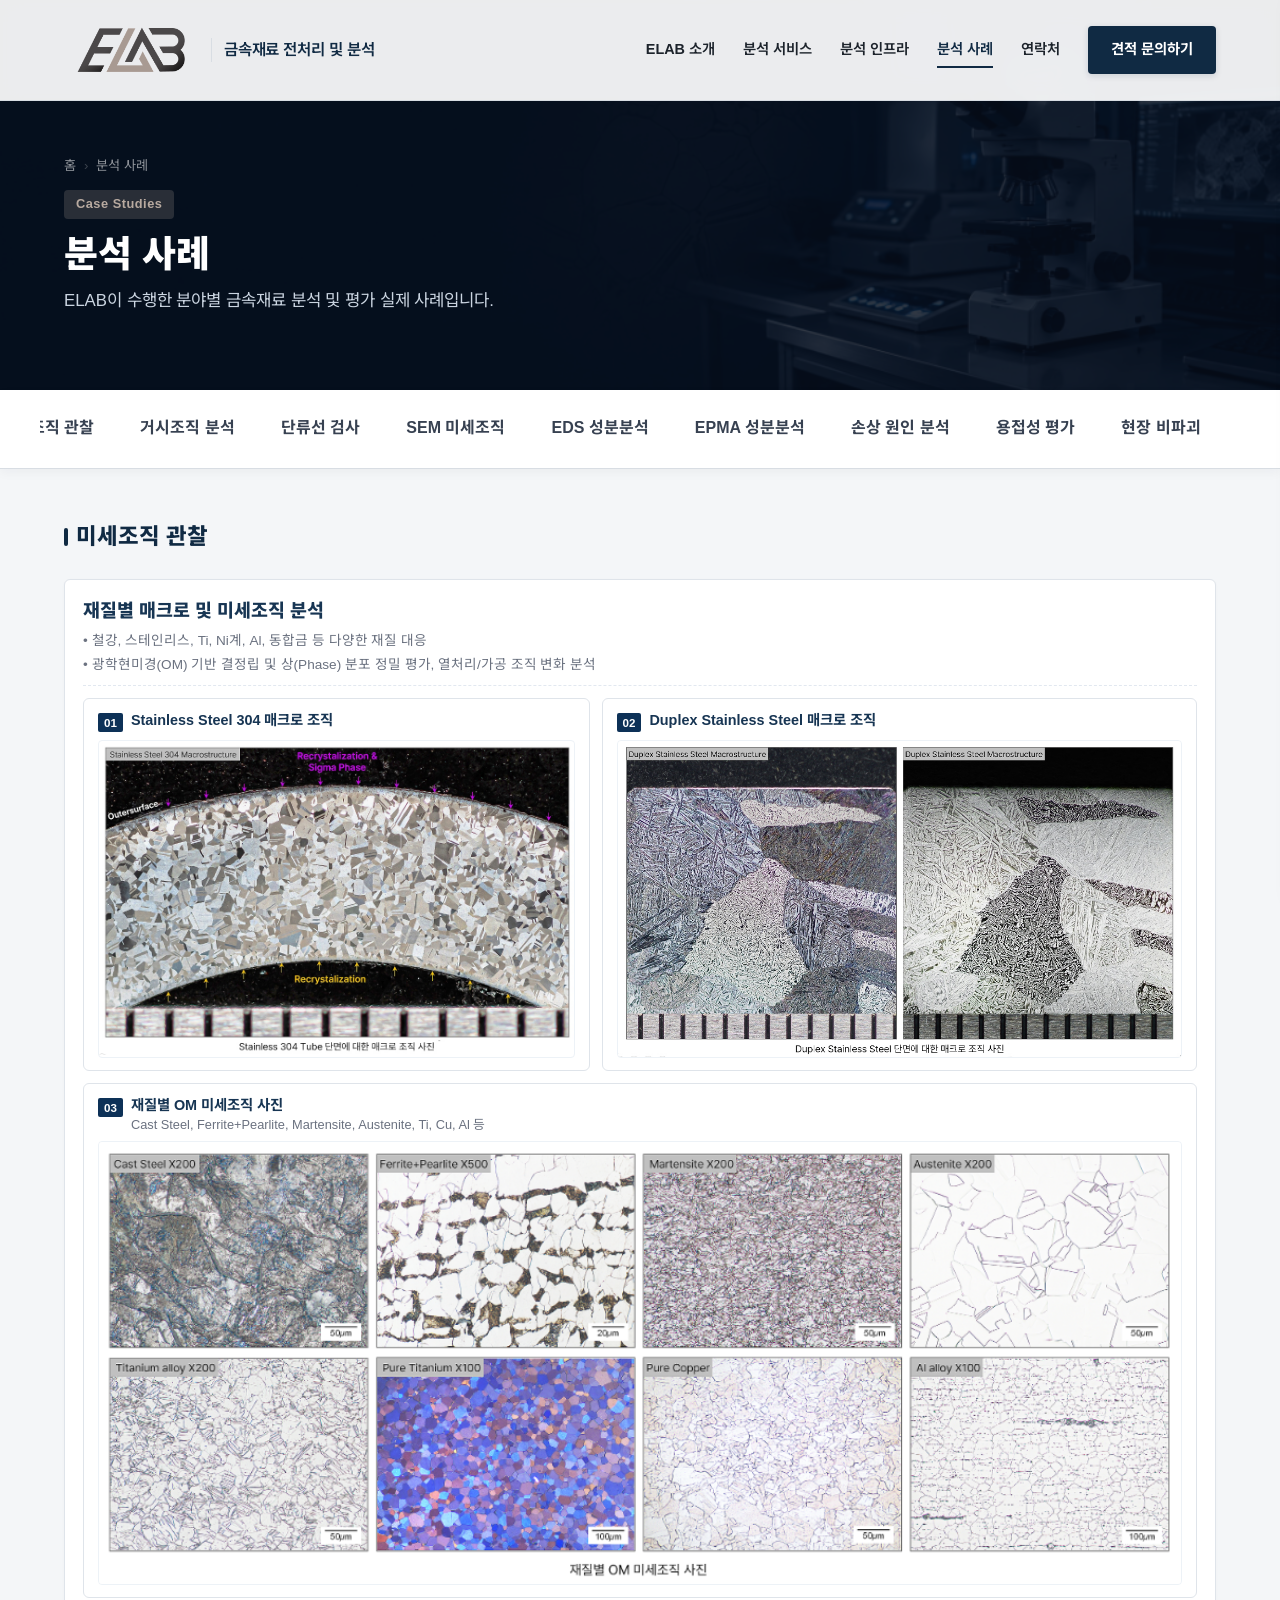
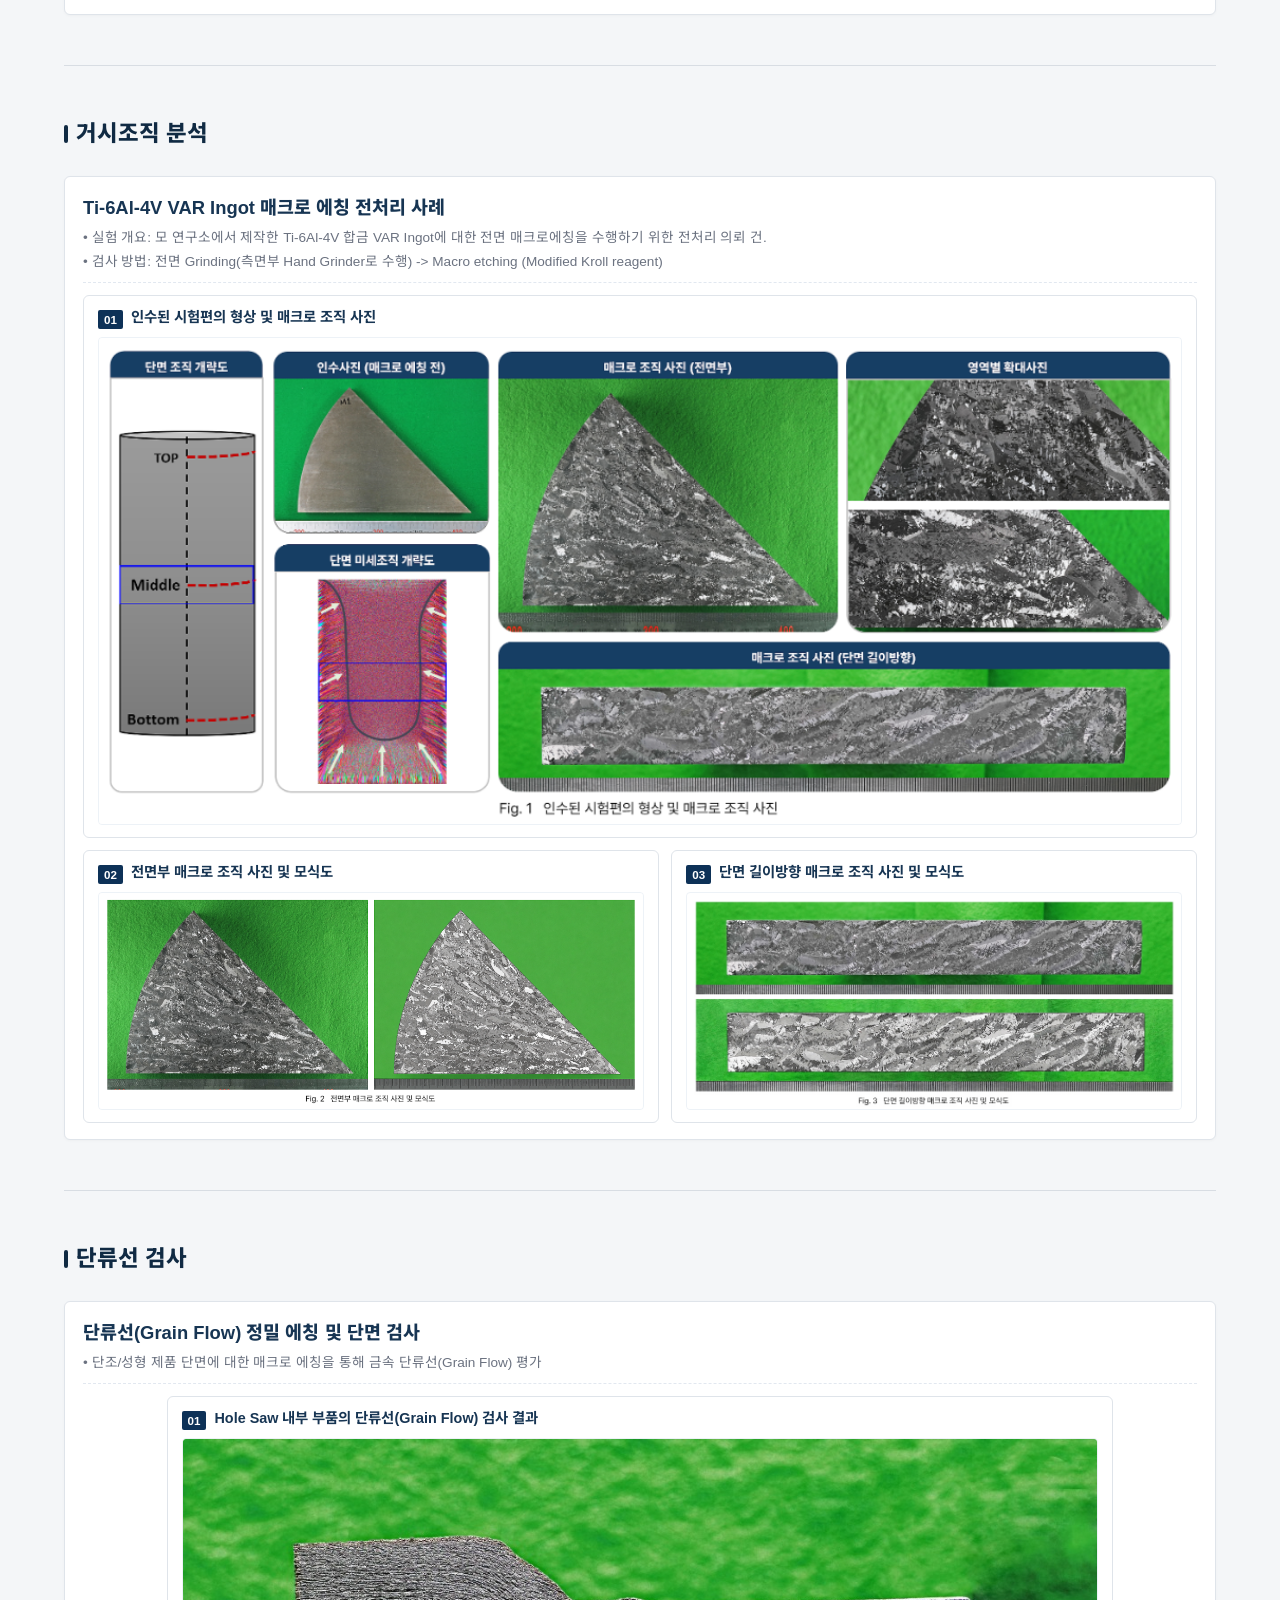
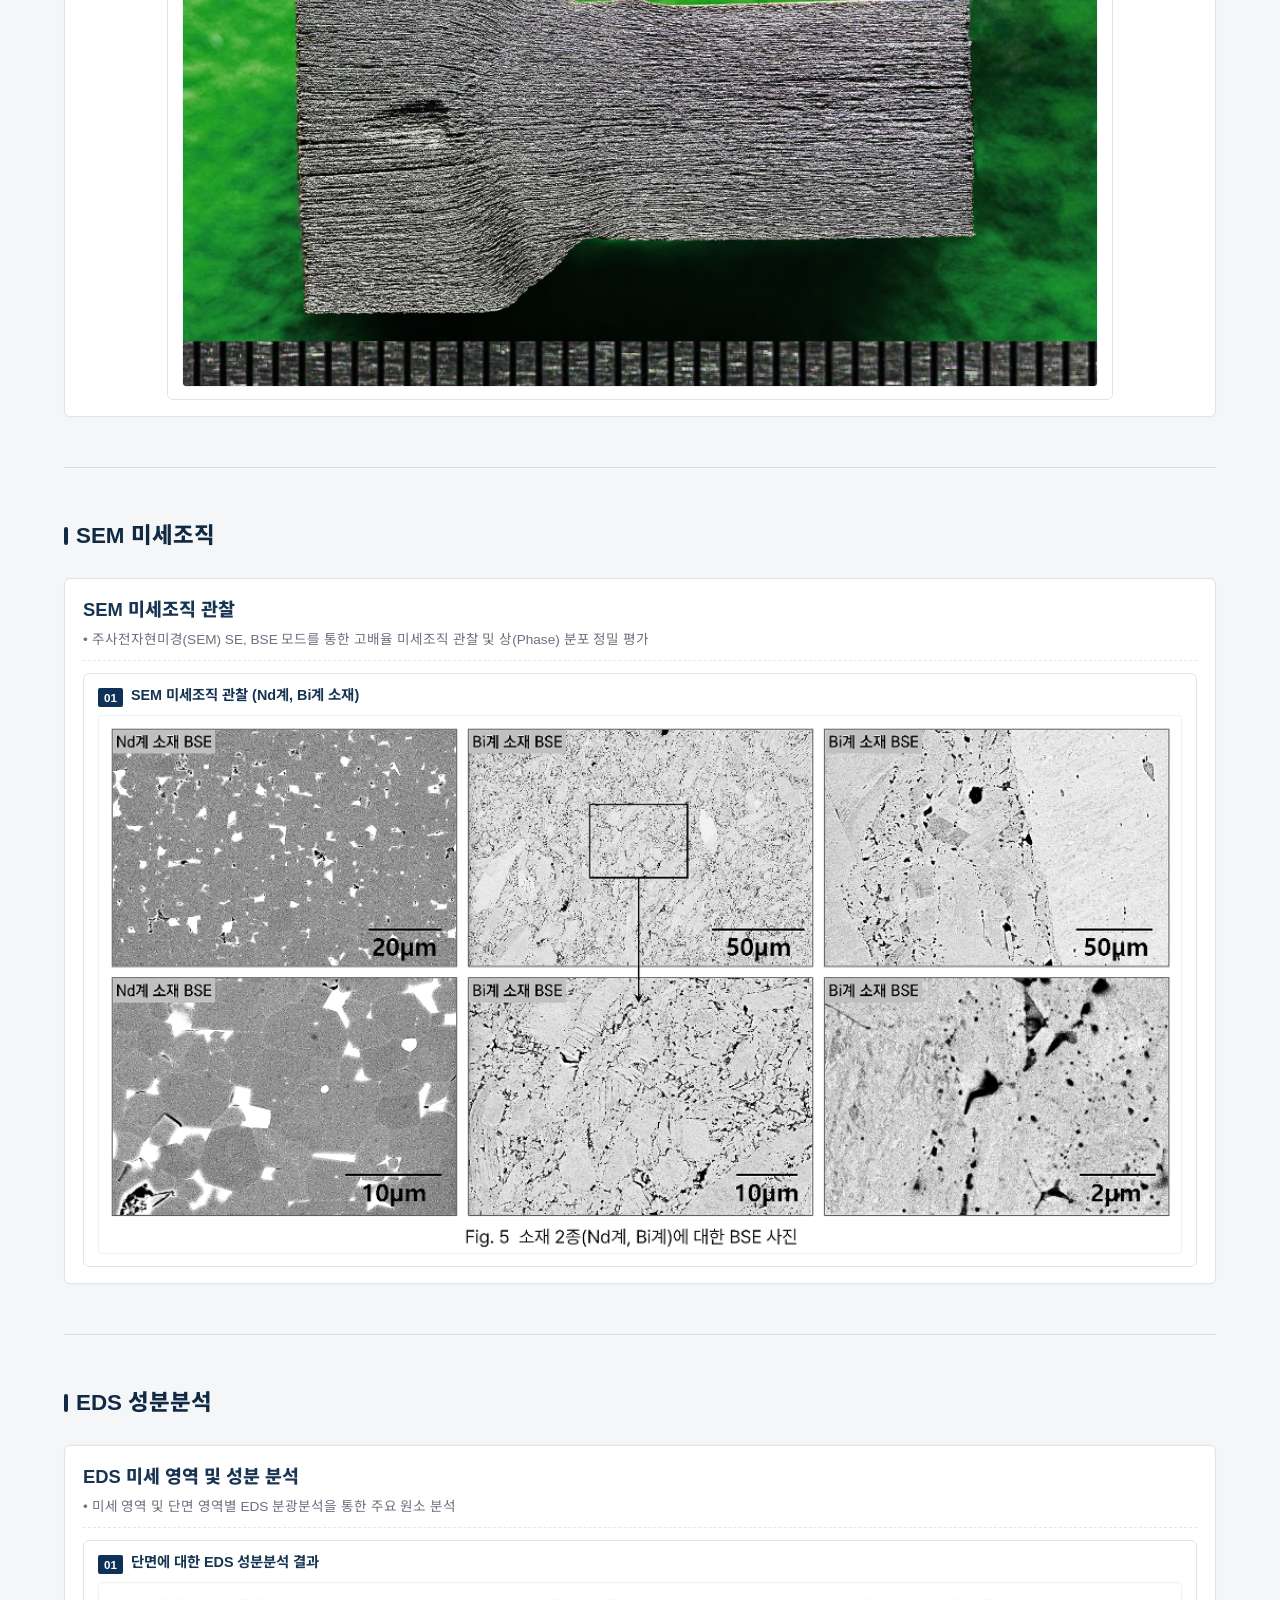
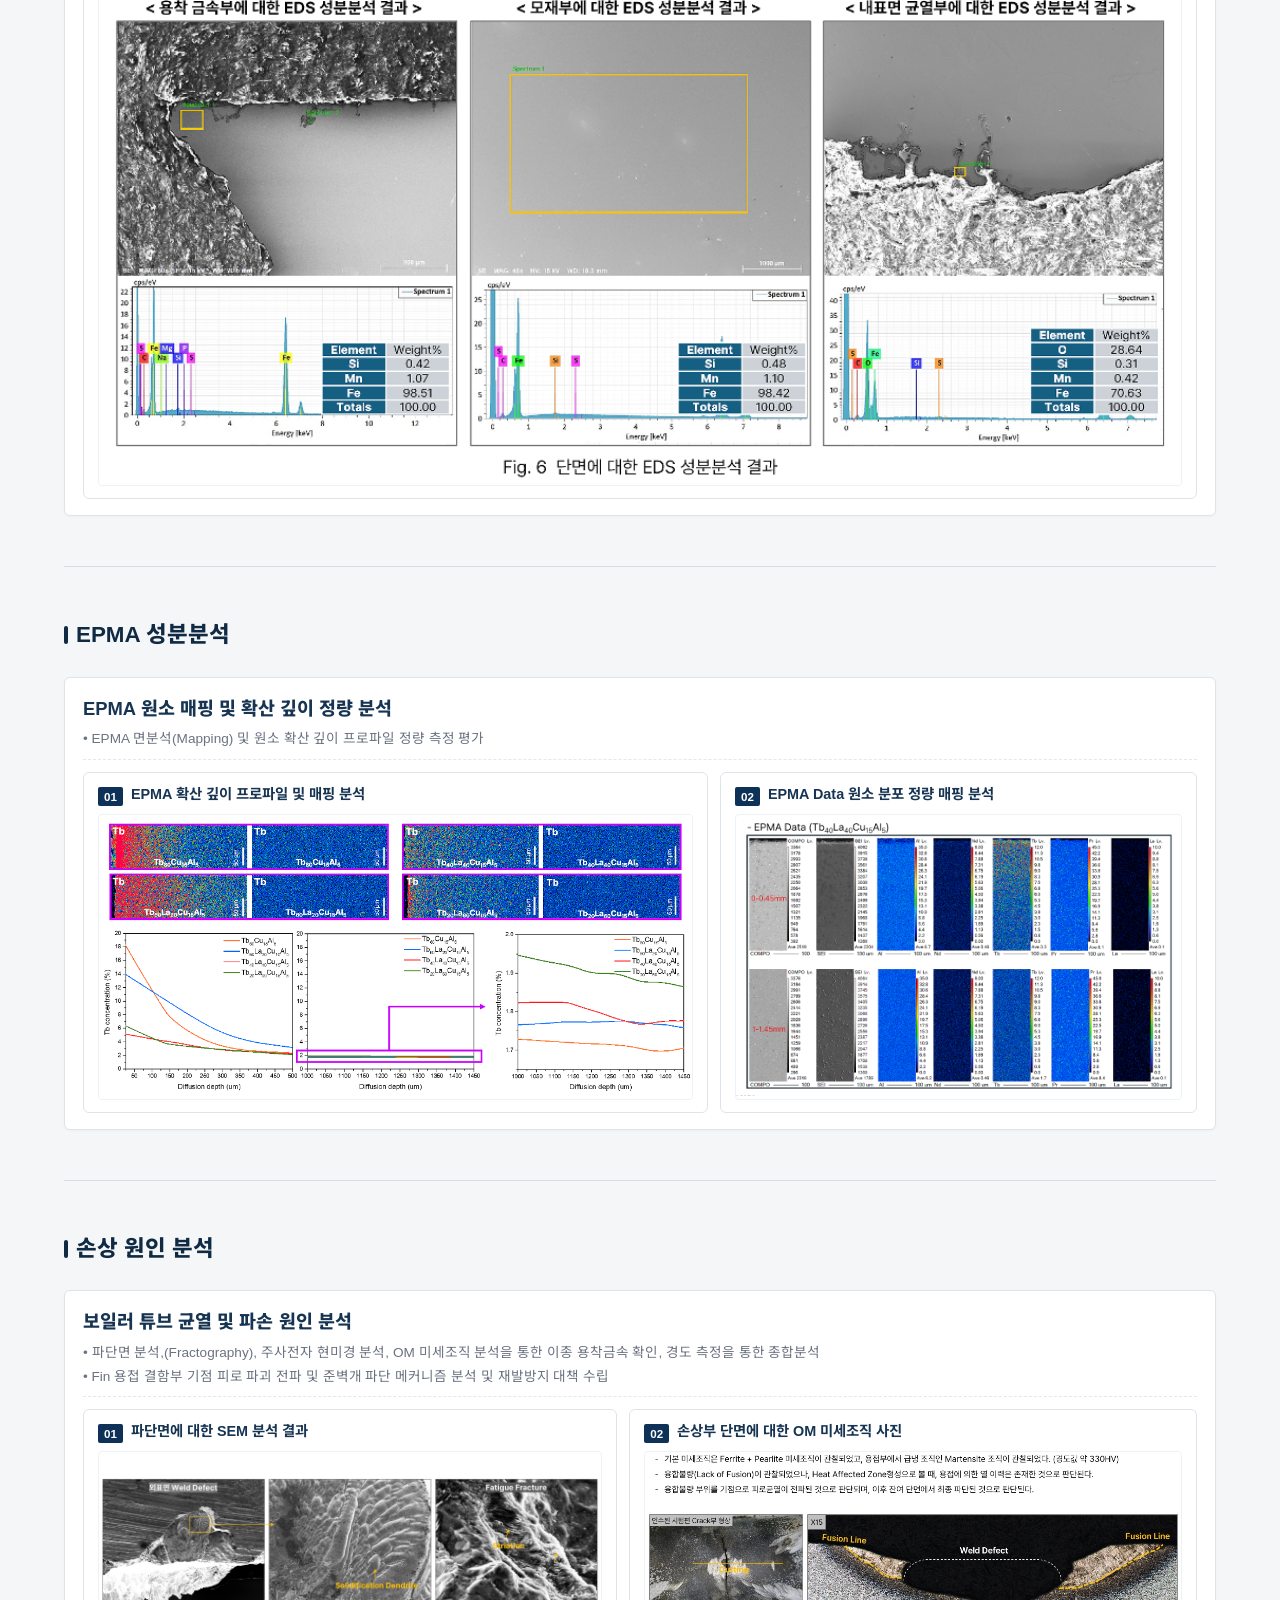
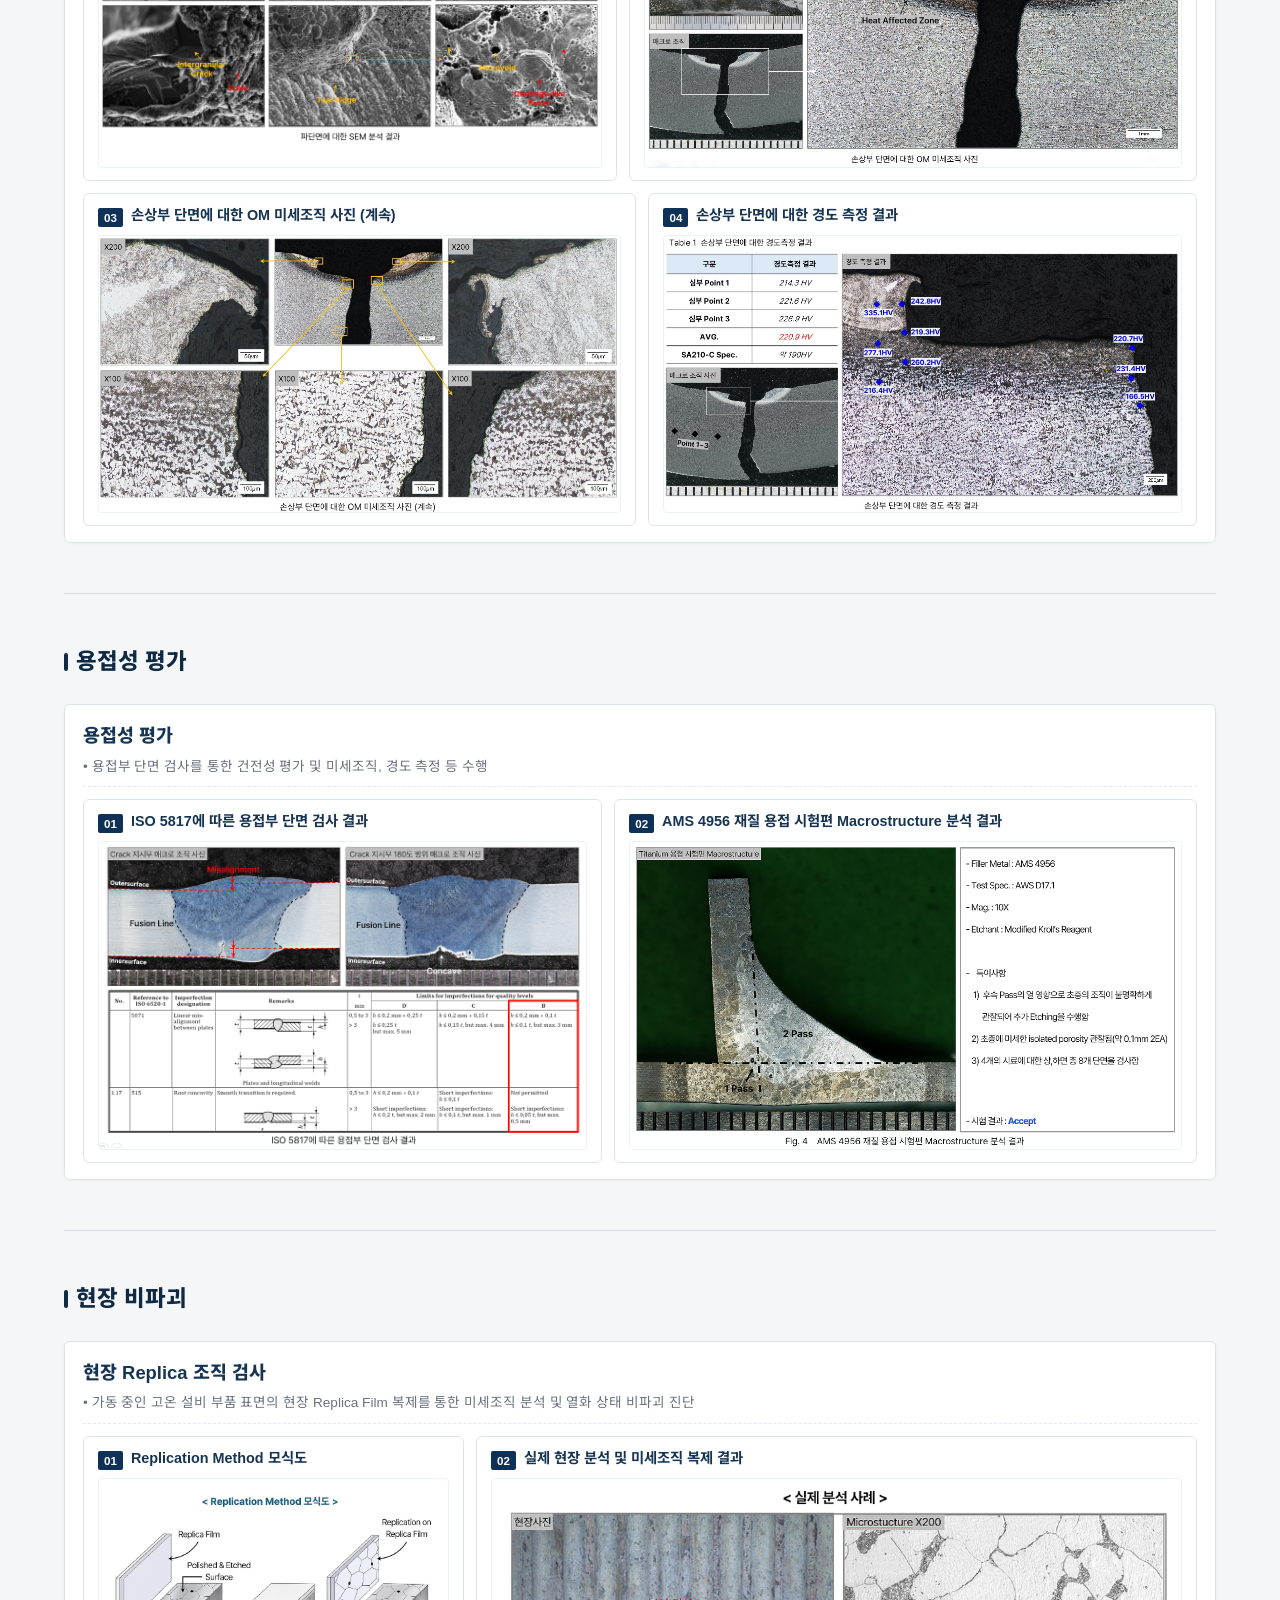
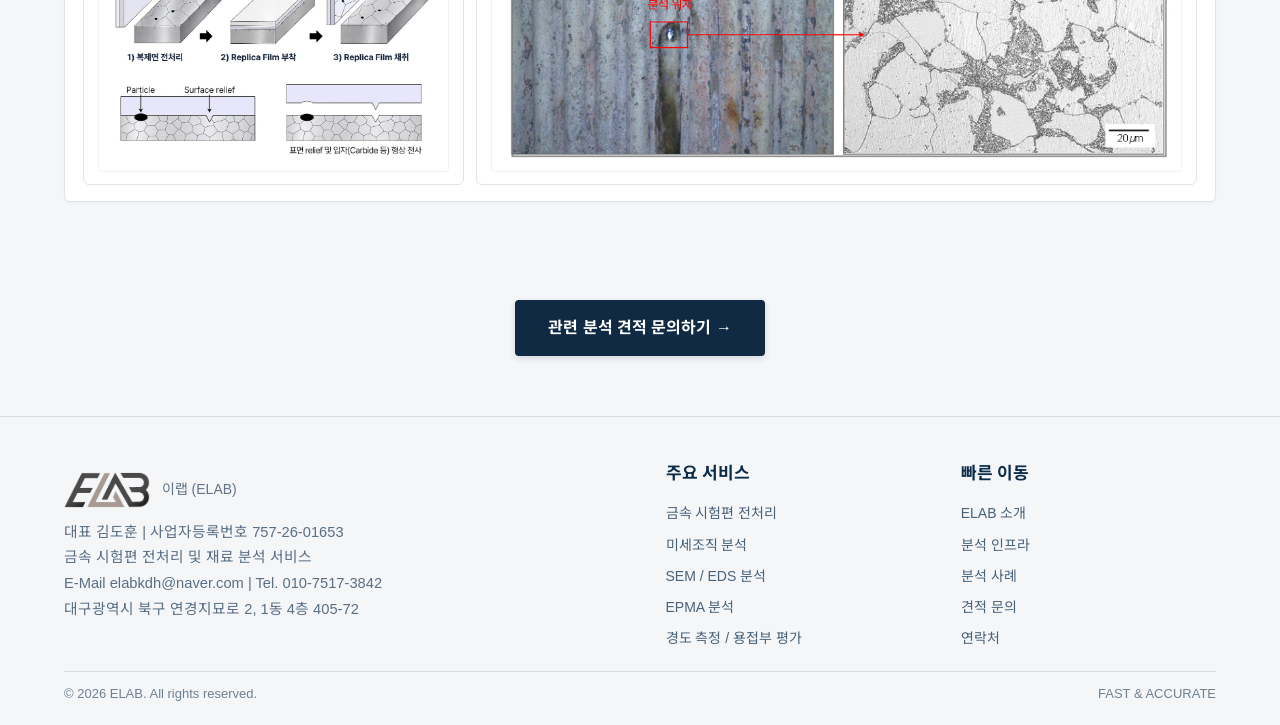
==== cases.html @ e7f9a16b "Initial website upload" ====
<!DOCTYPE html>
<html lang="ko">
<head>
  <meta charset="UTF-8">
  <meta name="viewport" content="width=device-width, initial-scale=1.0">
  <title>분석 사례 | ELAB 이랩</title>
  <meta name="description" content="ELAB이 수행한 티타늄 합금 용접 평가, 보일러 튜브 손상 분석, P92 내열강, Ingot 매크로 에칭, 경도 분포, 현장 Replica 검사 등 실제 분석 사례를 확인하세요.">
  <!-- OpenGraph / SNS Sharing -->
  <meta property="og:type" content="website">
  <meta property="og:locale" content="ko_KR">
  <meta property="og:site_name" content="ELAB 이랩">
  <meta property="og:title" content="분석 사례 | ELAB 이랩">
  <meta property="og:description" content="ELAB이 수행한 대표적 재료 분석 사례 및 미세조직 평가 모음">
  <meta property="og:image" content="images/hero_main_microstructure.jpg">
  <link rel="icon" type="image/png" href="images/favicon.png">
  <link rel="preconnect" href="https://fonts.googleapis.com">
  <link rel="preconnect" href="https://fonts.gstatic.com" crossorigin>
  <link href="https://fonts.googleapis.com/css2?family=Inter:wght@400;500;600;700;800;900&family=Noto+Sans+KR:wght@400;500;700;800;900&display=swap" rel="stylesheet">
  <link rel="stylesheet" href="style.css">
</head>
<body>

  <!-- Header -->
  <header class="header" id="header">
    <div class="container header-container">
      <a href="index.html" class="logo">
        <img src="images/elab-logo-header.png" alt="ELAB" class="logo-img" onerror="this.style.display='none';">
        <span class="logo-sub">금속재료 전처리 및 분석</span>
      </a>
      <nav class="nav-menu">
        <a href="index.html#about"          class="nav-link">ELAB 소개</a>
        <a href="index.html#services"       class="nav-link">분석 서비스</a>
        <a href="index.html#infrastructure" class="nav-link">분석 인프라</a>
        <a href="cases.html"                class="nav-link">분석 사례</a>
        <a href="contact.html"              class="nav-link">연락처</a>
      </nav>
      <div class="header-actions">
        <a href="estimate.html" class="btn btn-primary header-cta">견적 문의하기</a>
        <button class="mobile-nav-toggle" id="mobileNavToggle" aria-label="메뉴 열기">
          <svg width="24" height="24" viewBox="0 0 24 24" fill="none" stroke="currentColor" stroke-width="2">
            <line x1="3" y1="12" x2="21" y2="12"/><line x1="3" y1="6" x2="21" y2="6"/><line x1="3" y1="18" x2="21" y2="18"/>
          </svg>
        </button>
      </div>
    </div>
  </header>

  <!-- Mobile Drawer -->
  <div class="mobile-nav-overlay" id="mobileNavOverlay"></div>
  <div class="mobile-nav-drawer" id="mobileNavDrawer">
    <div class="mobile-drawer-header">
      <div class="logo">
        <img src="images/elab-logo-header.png" alt="ELAB" class="logo-img" onerror="this.style.display='none';">
        <span class="logo-sub">금속재료 전처리 및 분석</span>
      </div>
      <button class="close-drawer-btn" id="closeDrawerBtn" aria-label="메뉴 닫기">✕</button>
    </div>
    <div class="mobile-nav-links">
      <a href="index.html#about"          class="mobile-nav-link">ELAB 소개</a>
      <a href="index.html#services"       class="mobile-nav-link">분석 서비스</a>
      <a href="index.html#infrastructure" class="mobile-nav-link">분석 인프라</a>
      <a href="cases.html"                class="mobile-nav-link">분석 사례</a>
      <a href="contact.html"              class="mobile-nav-link">연락처</a>
    </div>
    <div style="margin-top:auto;padding-top:20px;">
      <a href="estimate.html" class="btn btn-primary" style="width:100%;">이메일 견적 문의</a>
    </div>
  </div>

  <!-- Page Banner -->
  <div class="page-banner">
    <div class="page-banner-bg"></div>
    <div class="container page-banner-content">
      <div class="breadcrumb">
        <a href="index.html">홈</a>
        <span class="breadcrumb-sep">›</span>
        <span>분석 사례</span>
      </div>
      <div class="page-banner-tag">Case Studies</div>
      <h1 class="page-banner-title">분석 사례</h1>
      <p class="page-banner-desc">ELAB이 수행한 분야별 금속재료 분석 및 평가 실제 사례입니다.</p>
    </div>
  </div>

  <!-- Sticky Category Navigation Bar -->
  <nav class="cases-category-nav" id="casesCategoryNav">
    <div class="container cases-category-container" id="casesCategoryContainer">
      <a href="#micro"     class="cases-tab-btn" data-sec="micro">미세조직 관찰</a>
      <a href="#macro"     class="cases-tab-btn" data-sec="macro">거시조직 분석</a>
      <a href="#flowline"  class="cases-tab-btn" data-sec="flowline">단류선 검사</a>
      <a href="#sem-micro" class="cases-tab-btn" data-sec="sem-micro">SEM 미세조직</a>
      <a href="#sem-eds"   class="cases-tab-btn" data-sec="sem-eds">EDS 성분분석</a>
      <a href="#epma"      class="cases-tab-btn" data-sec="epma">EPMA 성분분석</a>
      <a href="#damage"   class="cases-tab-btn" data-sec="damage">손상 원인 분석</a>
      <a href="#welding"  class="cases-tab-btn" data-sec="welding">용접성 평가</a>
      <a href="#replica"  class="cases-tab-btn" data-sec="replica">현장 비파괴</a>
    </div>
  </nav>

  <!-- Main Content Body (Category Sections) -->
  <main style="background-color: var(--light-bg); padding-bottom: 60px;" id="casesMainContent">
    <div class="container" id="casesMainContainer">

      <!-- Section 1: 미세조직 관찰 -->
      <section class="cases-category-sec" id="micro">
        <div class="cases-category-header">
          <h2 class="cases-category-title">미세조직 관찰</h2>
          <p class="cases-category-desc"></p>
        </div>
        <!-- 기술 자료 패널 (Case 1) -->
        <div class="tech-case-panel">
          <div class="tech-panel-header-main">
            <h3 class="tech-panel-main-title">재질별 매크로 및 미세조직 분석</h3>
            <div class="tech-panel-desc-list">
              <div class="tech-panel-desc-item">• 철강, 스테인리스, Ti, Ni계, Al, 동합금 등 다양한 재질 대응</div>
              <div class="tech-panel-desc-item">• 광학현미경(OM) 기반 결정립 및 상(Phase) 분포 정밀 평가, 열처리/가공 조직 변화 분석</div>
            </div>
          </div>

          <!-- 기술 분석 자료 그리드 (상단 2열, 하단 1열) -->
          <div class="tech-panel-body">
            <!-- 상단 매크로 조직 분석 (2열 나란히) -->
            <div class="tech-panel-macro-row">
              <!-- 01 Stainless Steel 304 -->
              <div class="tech-panel-item">
                <div class="tech-panel-item-header">
                  <span class="tech-panel-tag">01</span>
                  <div class="tech-panel-title-group">
                    <h4 class="tech-panel-title">Stainless Steel 304 매크로 조직</h4>
                  </div>
                </div>
                <div class="tech-panel-img-box">
                  <img src="images/case1_ss304_macro.jpg" alt="Stainless Steel 304 매크로 조직" loading="lazy">
                </div>
              </div>

              <!-- 02 Duplex Stainless Steel -->
              <div class="tech-panel-item">
                <div class="tech-panel-item-header">
                  <span class="tech-panel-tag">02</span>
                  <div class="tech-panel-title-group">
                    <h4 class="tech-panel-title">Duplex Stainless Steel 매크로 조직</h4>
                  </div>
                </div>
                <div class="tech-panel-img-box">
                  <img src="images/case1_duplex_macro.jpg" alt="Duplex Stainless Steel 매크로 조직" loading="lazy">
                </div>
              </div>
            </div>

            <!-- 하단 재질별 OM 미세조직 (전체 폭 1열) -->
            <div class="tech-panel-item">
              <div class="tech-panel-item-header">
                <span class="tech-panel-tag">03</span>
                <div class="tech-panel-title-group">
                  <h4 class="tech-panel-title">재질별 OM 미세조직 사진</h4>
                  <span class="tech-panel-sub">Cast Steel, Ferrite+Pearlite, Martensite, Austenite, Ti, Cu, Al 등</span>
                </div>
              </div>
              <div class="tech-panel-img-box">
                <img src="images/case1_materials_microstructure.png" alt="재질별 OM 미세조직 사진" loading="lazy">
              </div>
            </div>
          </div>
        </div>
      </section>

      <!-- Section 2: 거시조직 분석 -->
      <section class="cases-category-sec" id="macro">
        <div class="cases-category-header">
          <h2 class="cases-category-title">거시조직 분석</h2>
          <p class="cases-category-desc"></p>
        </div>
        <!-- 기술 자료 패널 (Case 2) -->
        <div class="tech-case-panel">
          <div class="tech-panel-header-main">
            <h3 class="tech-panel-main-title">Ti-6Al-4V VAR Ingot 매크로 에칭 전처리 사례</h3>
            <div class="tech-panel-desc-list">
              <div class="tech-panel-desc-item">• 실험 개요: 모 연구소에서 제작한 Ti-6Al-4V 합금 VAR Ingot에 대한 전면 매크로에칭을 수행하기 위한 전처리 의뢰 건.</div>
              <div class="tech-panel-desc-item">• 검사 방법: 전면 Grinding(측면부 Hand Grinder로 수행) -&gt; Macro etching (Modified Kroll reagent)</div>
            </div>
          </div>

          <!-- 기술 분석 자료 그리드 (상단 1열, 하단 2열) -->
          <div class="tech-panel-body">
            <!-- 상단 인수된 시험편의 형상 및 매크로 조직 사진 (전체 폭 1열) -->
            <div class="tech-panel-item">
              <div class="tech-panel-item-header">
                <span class="tech-panel-tag">01</span>
                <div class="tech-panel-title-group">
                  <h4 class="tech-panel-title">인수된 시험편의 형상 및 매크로 조직 사진</h4>
                </div>
              </div>
              <div class="tech-panel-img-box">
                <img src="images/case2_ingot_overview.png" alt="인수된 시험편의 형상 및 매크로 조직 사진" loading="lazy">
              </div>
            </div>

            <!-- 하단 매크로 조직 사진 (2열 나란히) -->
            <div class="tech-panel-ingot-row">
              <!-- 02 전면부 매크로 조직 사진 및 모식도 -->
              <div class="tech-panel-item">
                <div class="tech-panel-item-header">
                  <span class="tech-panel-tag">02</span>
                  <div class="tech-panel-title-group">
                    <h4 class="tech-panel-title">전면부 매크로 조직 사진 및 모식도</h4>
                  </div>
                </div>
                <div class="tech-panel-img-box">
                  <img src="images/case2_ingot_front.png" alt="전면부 매크로 조직 사진 및 모식도" loading="lazy">
                </div>
              </div>

              <!-- 03 단면 길이방향 매크로 조직 사진 및 모식도 -->
              <div class="tech-panel-item">
                <div class="tech-panel-item-header">
                  <span class="tech-panel-tag">03</span>
                  <div class="tech-panel-title-group">
                    <h4 class="tech-panel-title">단면 길이방향 매크로 조직 사진 및 모식도</h4>
                  </div>
                </div>
                <div class="tech-panel-img-box">
                  <img src="images/case2_ingot_cross.jpg" alt="단면 길이방향 매크로 조직 사진 및 모식도" loading="lazy">
                </div>
              </div>
            </div>
          </div>
        </div>
      </section>

      <!-- Section: 단류선 검사 -->
      <section class="cases-category-sec" id="flowline">
        <div class="cases-category-header">
          <h2 class="cases-category-title">단류선 검사</h2>
          <p class="cases-category-desc"></p>
        </div>
        <!-- 기술 자료 패널 -->
        <div class="tech-case-panel">
          <div class="tech-panel-header-main">
            <h3 class="tech-panel-main-title">단류선(Grain Flow) 정밀 에칭 및 단면 검사</h3>
            <div class="tech-panel-desc-list">
              <div class="tech-panel-desc-item">• 단조/성형 제품 단면에 대한 매크로 에칭을 통해 금속 단류선(Grain Flow) 평가</div>
            </div>
          </div>

          <!-- 기술 분석 자료 그리드 (전체 폭) -->
          <div class="tech-panel-body">
            <!-- 01 Hole Saw 내부 부품의 단류선(Grain Flow) 검사 결과 -->
            <div class="tech-panel-item" style="max-width: 85%; margin: 0 auto;">
              <div class="tech-panel-item-header">
                <span class="tech-panel-tag">01</span>
                <div class="tech-panel-title-group">
                  <h4 class="tech-panel-title">Hole Saw 내부 부품의 단류선(Grain Flow) 검사 결과</h4>
                </div>
              </div>
              <div class="tech-panel-img-box">
                <img src="images/case_flowline_holesaw.jpg" alt="Hole Saw 내부 부품의 단류선(Grain Flow) 검사 결과" loading="lazy">
              </div>
            </div>
          </div>
        </div>
      </section>

      <!-- Section 1: SEM 미세조직 분석 -->
      <section class="cases-category-sec" id="sem-micro">
        <div class="cases-category-header">
          <h2 class="cases-category-title">SEM 미세조직</h2>
          <p class="cases-category-desc"></p>
        </div>
        <div class="tech-case-panel">
          <div class="tech-panel-header-main">
            <h3 class="tech-panel-main-title">SEM 미세조직 관찰</h3>
            <div class="tech-panel-desc-list">
              <div class="tech-panel-desc-item">• 주사전자현미경(SEM) SE, BSE 모드를 통한 고배율 미세조직 관찰 및 상(Phase) 분포 정밀 평가</div>
            </div>
          </div>

          <div class="tech-panel-body">
            <div class="tech-panel-item">
              <div class="tech-panel-item-header">
                <span class="tech-panel-tag">01</span>
                <div class="tech-panel-title-group">
                  <h4 class="tech-panel-title">SEM 미세조직 관찰 (Nd계, Bi계 소재)</h4>
                </div>
              </div>
              <div class="tech-panel-img-box">
                <img src="images/case_sem_bse_microstructure.png" alt="SEM 미세조직 관찰 (Nd계, Bi계 소재)" loading="lazy">
              </div>
            </div>
          </div>
        </div>
      </section>

      <!-- Section 2: EDS 성분분석 -->
      <section class="cases-category-sec" id="sem-eds">
        <div class="cases-category-header">
          <h2 class="cases-category-title">EDS 성분분석</h2>
          <p class="cases-category-desc"></p>
        </div>
        <div class="tech-case-panel">
          <div class="tech-panel-header-main">
            <h3 class="tech-panel-main-title">EDS 미세 영역 및 성분 분석</h3>
            <div class="tech-panel-desc-list">
              <div class="tech-panel-desc-item">• 미세 영역 및 단면 영역별 EDS 분광분석을 통한 주요 원소 분석</div>
            </div>
          </div>

          <div class="tech-panel-body">
            <div class="tech-panel-item">
              <div class="tech-panel-item-header">
                <span class="tech-panel-tag">01</span>
                <div class="tech-panel-title-group">
                  <h4 class="tech-panel-title">단면에 대한 EDS 성분분석 결과</h4>
                </div>
              </div>
              <div class="tech-panel-img-box">
                <img src="images/case_sem_eds_analysis.png" alt="단면에 대한 EDS 성분분석 결과" loading="lazy">
              </div>
            </div>
          </div>
        </div>
      </section>

      <!-- Section 3: EPMA 성분분석 -->
      <section class="cases-category-sec" id="epma">
        <div class="cases-category-header">
          <h2 class="cases-category-title">EPMA 성분분석</h2>
          <p class="cases-category-desc"></p>
        </div>
        <div class="tech-case-panel">
          <div class="tech-panel-header-main">
            <h3 class="tech-panel-main-title">EPMA 원소 매핑 및 확산 깊이 정량 분석</h3>
            <div class="tech-panel-desc-list">
              <div class="tech-panel-desc-item">• EPMA 면분석(Mapping) 및 원소 확산 깊이 프로파일 정량 측정 평가</div>
            </div>
          </div>

          <div class="tech-panel-body">
            <div class="tech-panel-epma-row">
              <!-- 01 EPMA 확산 깊이 프로파일 분석 -->
              <div class="tech-panel-item">
                <div class="tech-panel-item-header">
                  <span class="tech-panel-tag">01</span>
                  <div class="tech-panel-title-group">
                    <h4 class="tech-panel-title">EPMA 확산 깊이 프로파일 및 매핑 분석</h4>
                  </div>
                </div>
                <div class="tech-panel-img-box">
                  <img src="images/case_epma_diffusion.png" alt="EPMA 확산 깊이 프로파일 및 매핑 분석" loading="lazy">
                </div>
              </div>

              <!-- 02 EPMA Data 원소 분포 정량 매핑 분석 -->
              <div class="tech-panel-item">
                <div class="tech-panel-item-header">
                  <span class="tech-panel-tag">02</span>
                  <div class="tech-panel-title-group">
                    <h4 class="tech-panel-title">EPMA Data 원소 분포 정량 매핑 분석</h4>
                  </div>
                </div>
                <div class="tech-panel-img-box">
                  <img src="images/case_epma_data_mapping.png" alt="EPMA Data 원소 분포 정량 매핑 분석" loading="lazy">
                </div>
              </div>
            </div>
          </div>
        </div>
      </section>

      <!-- Section 3: 손상 원인 분석 -->
      <section class="cases-category-sec" id="damage">
        <div class="cases-category-header">
          <h2 class="cases-category-title">손상 원인 분석</h2>
          <p class="cases-category-desc"></p>
        </div>
        <!-- 기술 자료 패널 (Case 3) -->
        <div class="tech-case-panel">
          <div class="tech-panel-header-main">
            <h3 class="tech-panel-main-title">보일러 튜브 균열 및 파손 원인 분석</h3>
            <div class="tech-panel-desc-list">
              <div class="tech-panel-desc-item">• 파단면 분석,(Fractography), 주사전자 현미경 분석, OM 미세조직 분석을 통한 이종 용착금속 확인, 경도 측정을 통한 종합분석</div>
              <div class="tech-panel-desc-item">• Fin 용접 결함부 기점 피로 파괴 전파 및 준벽개 파단 메커니즘 분석 및 재발방지 대책 수립</div>
            </div>
          </div>

          <!-- 기술 분석 자료 그리드 (2x2 나란히 2줄) -->
          <div class="tech-panel-body">
            <!-- 1행 (2열 나란히) -->
            <div class="tech-panel-damage-row1">
              <!-- 01 파단면에 대한 SEM 분석 결과 -->
              <div class="tech-panel-item">
                <div class="tech-panel-item-header">
                  <span class="tech-panel-tag">01</span>
                  <div class="tech-panel-title-group">
                    <h4 class="tech-panel-title">파단면에 대한 SEM 분석 결과</h4>
                  </div>
                </div>
                <div class="tech-panel-img-box">
                  <img src="images/case3_sem_fracture.png" alt="파단면에 대한 SEM 분석 결과" loading="lazy">
                </div>
              </div>

              <!-- 02 손상부 단면에 대한 OM 미세조직 사진 -->
              <div class="tech-panel-item">
                <div class="tech-panel-item-header">
                  <span class="tech-panel-tag">02</span>
                  <div class="tech-panel-title-group">
                    <h4 class="tech-panel-title">손상부 단면에 대한 OM 미세조직 사진</h4>
                  </div>
                </div>
                <div class="tech-panel-img-box">
                  <img src="images/case3_om_microstructure2.jpg" alt="손상부 단면에 대한 OM 미세조직 사진" loading="lazy">
                </div>
              </div>
            </div>

            <!-- 2행 (2열 나란히) -->
            <div class="tech-panel-damage-row2">
              <!-- 03 손상부 단면에 대한 OM 미세조직 사진 (계속) -->
              <div class="tech-panel-item">
                <div class="tech-panel-item-header">
                  <span class="tech-panel-tag">03</span>
                  <div class="tech-panel-title-group">
                    <h4 class="tech-panel-title">손상부 단면에 대한 OM 미세조직 사진 (계속)</h4>
                  </div>
                </div>
                <div class="tech-panel-img-box">
                  <img src="images/case3_om_microstructure1.jpg" alt="손상부 단면에 대한 OM 미세조직 사진 (계속)" loading="lazy">
                </div>
              </div>

              <!-- 04 손상부 단면에 대한 경도 측정 결과 -->
              <div class="tech-panel-item">
                <div class="tech-panel-item-header">
                  <span class="tech-panel-tag">04</span>
                  <div class="tech-panel-title-group">
                    <h4 class="tech-panel-title">손상부 단면에 대한 경도 측정 결과</h4>
                  </div>
                </div>
                <div class="tech-panel-img-box">
                  <img src="images/case3_hardness_table.jpg" alt="손상부 단면에 대한 경도 측정 결과" loading="lazy">
                </div>
              </div>
            </div>
          </div>
        </div>
      </section>

      <!-- Section 4: 용접성 평가 -->
      <section class="cases-category-sec" id="welding">
        <div class="cases-category-header">
          <h2 class="cases-category-title">용접성 평가</h2>
          <p class="cases-category-desc"></p>
        </div>
        <!-- 기술 자료 패널 -->
        <div class="tech-case-panel">
          <div class="tech-panel-header-main">
            <h3 class="tech-panel-main-title">용접성 평가</h3>
            <div class="tech-panel-desc-list">
              <div class="tech-panel-desc-item">• 용접부 단면 검사를 통한 건전성 평가 및 미세조직, 경도 측정 등 수행</div>
            </div>
          </div>

          <!-- 기술 분석 자료 그리드 (1줄 2열 나란히) -->
          <div class="tech-panel-body">
            <div class="tech-panel-weld-row">
              <!-- 01 ISO 5817에 따른 용접부 단면 검사 결과 -->
              <div class="tech-panel-item">
                <div class="tech-panel-item-header">
                  <span class="tech-panel-tag">01</span>
                  <div class="tech-panel-title-group">
                    <h4 class="tech-panel-title">ISO 5817에 따른 용접부 단면 검사 결과</h4>
                  </div>
                </div>
                <div class="tech-panel-img-box">
                  <img src="images/case5_iso5817_weld.png" alt="ISO 5817에 따른 용접부 단면 검사 결과" loading="lazy">
                </div>
              </div>

              <!-- 02 AMS 4956 재질 용접 시험편 Macrostructure 분석 결과 -->
              <div class="tech-panel-item">
                <div class="tech-panel-item-header">
                  <span class="tech-panel-tag">02</span>
                  <div class="tech-panel-title-group">
                    <h4 class="tech-panel-title">AMS 4956 재질 용접 시험편 Macrostructure 분석 결과</h4>
                  </div>
                </div>
                <div class="tech-panel-img-box">
                  <img src="images/case5_ams4956_ti_weld.png" alt="AMS 4956 재질 용접 시험편 Macrostructure 분석 결과" loading="lazy">
                </div>
              </div>
            </div>
          </div>
        </div>
      </section>

      <!-- Section 5: 현장 비파괴 -->
      <section class="cases-category-sec" id="replica">
        <div class="cases-category-header">
          <h2 class="cases-category-title">현장 비파괴</h2>
          <p class="cases-category-desc"></p>
        </div>
        <!-- 기술 자료 패널 (Replica) -->
        <div class="tech-case-panel">
          <div class="tech-panel-header-main">
            <h3 class="tech-panel-main-title">현장 Replica 조직 검사</h3>
            <div class="tech-panel-desc-list">
              <div class="tech-panel-desc-item">• 가동 중인 고온 설비 부품 표면의 현장 Replica Film 복제를 통한 미세조직 분석 및 열화 상태 비파괴 진단</div>
            </div>
          </div>

          <!-- 기술 분석 자료 그리드 (1줄 2열 나란히) -->
          <div class="tech-panel-body">
            <div class="tech-panel-replica-row">
              <!-- 01 Replication Method 모식도 -->
              <div class="tech-panel-item">
                <div class="tech-panel-item-header">
                  <span class="tech-panel-tag">01</span>
                  <div class="tech-panel-title-group">
                    <h4 class="tech-panel-title">Replication Method 모식도</h4>
                  </div>
                </div>
                <div class="tech-panel-img-box">
                  <img src="images/case7_replica_method.jpg" alt="Replication Method 모식도" loading="lazy">
                </div>
              </div>

              <!-- 02 실제 현장 분석 및 미세조직 복제 결과 -->
              <div class="tech-panel-item">
                <div class="tech-panel-item-header">
                  <span class="tech-panel-tag">02</span>
                  <div class="tech-panel-title-group">
                    <h4 class="tech-panel-title">실제 현장 분석 및 미세조직 복제 결과</h4>
                  </div>
                </div>
                <div class="tech-panel-img-box">
                  <img src="images/case7_replica_analysis.png" alt="실제 현장 분석 및 미세조직 복제 결과" loading="lazy">
                </div>
              </div>
            </div>
          </div>
        </div>
      </section>

        <div class="text-center" style="margin-top:48px;">
          <a href="estimate.html" class="btn btn-primary" style="font-size: 1rem; padding: 14px 32px;">
            관련 분석 견적 문의하기 →
          </a>
        </div>
      </div>
    </div>
  </main>

  <!-- Floating Quick Quote Inquiry Card (Fixed Position Outside Main Container) -->
  <aside class="cases-floating-quote" id="stickyQuoteCard">
    <div class="sticky-quote-card">
      <div class="sticky-card-header">
        <h3 class="sticky-card-title">견적 문의</h3>
        <p class="sticky-card-sub">필요한 분석 항목을 선택하고 기본 정보를 입력해주세요.</p>
      </div>

      <form id="stickyQuoteForm" novalidate onsubmit="return false;">
        <!-- 이름 -->
        <div class="sticky-form-group">
          <label class="sticky-form-label" for="stickyName">이름 <span>*</span></label>
          <input type="text" id="stickyName" class="sticky-form-control" placeholder="이름" required>
          <div class="sticky-error-msg" id="stickyNameError"></div>
        </div>

        <!-- 연락처 -->
        <div class="sticky-form-group">
          <label class="sticky-form-label" for="stickyPhone">연락처 <span>*</span></label>
          <input type="tel" id="stickyPhone" class="sticky-form-control" placeholder="010-0000-0000" required>
          <div class="sticky-error-msg" id="stickyPhoneError"></div>
        </div>

        <!-- 요청 분석 항목 -->
        <div class="sticky-form-group">
          <label class="sticky-form-label">요청 분석 항목 <span>*</span></label>
          <div class="sticky-checkbox-list">
            <label class="sticky-checkbox-item">
              <input type="checkbox" name="stickyServices" value="시험편 전처리">
              <span>시험편 전처리</span>
            </label>
            <label class="sticky-checkbox-item">
              <input type="checkbox" name="stickyServices" value="미세조직 분석">
              <span>미세조직 분석</span>
            </label>
            <label class="sticky-checkbox-item">
              <input type="checkbox" name="stickyServices" value="SEM / EDS 분석">
              <span>SEM / EDS 분석</span>
            </label>
            <label class="sticky-checkbox-item">
              <input type="checkbox" name="stickyServices" value="EPMA 분석">
              <span>EPMA 분석</span>
            </label>
            <label class="sticky-checkbox-item">
              <input type="checkbox" name="stickyServices" value="용접부 건전성 평가">
              <span>용접부 건전성 평가</span>
            </label>
            <label class="sticky-checkbox-item">
              <input type="checkbox" name="stickyServices" value="제품 특성평가">
              <span>제품 특성평가</span>
            </label>
            <label class="sticky-checkbox-item">
              <input type="checkbox" name="stickyServices" value="손상 원인 분석">
              <span>손상 원인 분석</span>
            </label>
            <label class="sticky-checkbox-item">
              <input type="checkbox" name="stickyServices" value="현장 Replica 검사">
              <span>현장 Replica 검사</span>
            </label>
            <label class="sticky-checkbox-item">
              <input type="checkbox" name="stickyServices" value="기계적 특성평가 (인장, 충격 등)">
              <span>기계적 특성평가 (인장, 충격 등)</span>
            </label>
            <label class="sticky-checkbox-item">
              <input type="checkbox" name="stickyServices" value="기타 (상세 요청사항 참조)">
              <span>기타</span>
            </label>
          </div>
          <div class="sticky-error-msg" id="stickyServiceError"></div>
        </div>

        <!-- 요청사항 -->
        <div class="sticky-form-group">
          <label class="sticky-form-label" for="stickyRequest">요청사항</label>
          <textarea id="stickyRequest" class="sticky-form-control sticky-textarea" rows="2" placeholder="확인하고 싶은 내용이나 요청사항을 작성해주세요."></textarea>
        </div>

        <!-- 견적 문의하기 버튼 -->
        <button type="button" class="btn-sticky-quote" id="stickyQuoteSubmitBtn">
          견적 문의하기 →
        </button>
      </form>
    </div>
  </aside>

  <!-- Footer -->
  <footer class="footer">
    <div class="container">
      <div class="footer-grid">
        <div class="footer-info">
          <a href="index.html" class="logo" style="margin-bottom:12px;">
            <img src="images/elab-logo-header.png" alt="ELAB" class="logo-img-footer" onerror="this.style.display='none';">
            <span class="footer-logo-text">이랩 (ELAB)</span>
          </a>
          <div class="footer-company-info">
            <div class="footer-info-line">대표 김도훈 | 사업자등록번호 757-26-01653</div>
            <div class="footer-info-line">금속 시험편 전처리 및 재료 분석 서비스</div>
            <div class="footer-info-line">E-Mail elabkdh@naver.com | Tel. 010-7517-3842</div>
            <div class="footer-info-line">대구광역시 북구 연경지묘로 2, 1동 4층 405-72</div>
          </div>
        </div>
        <div>
          <h4 class="footer-title">주요 서비스</h4>
          <div class="footer-links">
            <a href="index.html#services">금속 시험편 전처리</a>
            <a href="index.html#services">미세조직 분석</a>
            <a href="index.html#services">SEM / EDS 분석</a>
            <a href="index.html#services">EPMA 분석</a>
            <a href="index.html#services">경도 측정 / 용접부 평가</a>
          </div>
        </div>
        <div>
          <h4 class="footer-title">빠른 이동</h4>
          <div class="footer-links">
            <a href="index.html#about">ELAB 소개</a>
            <a href="index.html#infrastructure">분석 인프라</a>
            <a href="cases.html">분석 사례</a>
            <a href="estimate.html">견적 문의</a>
            <a href="contact.html">연락처</a>
          </div>
        </div>
      </div>
      <div class="footer-bottom">
        <div>© 2026 ELAB. All rights reserved.</div>
        <div>FAST &amp; ACCURATE</div>
      </div>
    </div>
  </footer>

  <!-- Case Modal Overlay -->
  <div class="modal-overlay" id="caseModalOverlay">
    <div class="modal-container">
      <button class="modal-close-btn" id="modalCloseBtn" aria-label="닫기">✕</button>
      <div id="modalContentBody"></div>
    </div>
  </div>

  <script src="script.js"></script>
</body>
</html>
---- style.css ----
/* ==========================================================================
   ELAB Materials Analysis Institute - Official Design System & Stylesheet
   Multi-Page Website Shared Stylesheet
   Color Palette: Primary Navy (#102A43), Deep Navy (#071B2B), Warm Gray (#B8AAA0)
   Clean, precise, professional engineering aesthetic
   ========================================================================== */

:root {
  /* Brand Palette */
  --primary-navy: #102A43;
  --primary-navy-hover: #0A1C2E;
  --deep-navy: #071B2B;
  --text-black: #1C232B;
  --bg-white: #FFFFFF;
  --light-bg: #F4F6F8;
  --secondary-gray: #6B7280;
  --warm-gray-accent: #B8AAA0;
  --border-gray: #D8DDE3;

  /* Additional Functional Tones */
  --badge-bg: #EAEFEF;
  --card-shadow: 0 4px 16px rgba(7, 27, 43, 0.06);
  --card-shadow-hover: 0 12px 28px rgba(7, 27, 43, 0.12);

  /* Radius & Transitions */
  --radius-sm: 4px;
  --radius-md: 8px;
  --radius-lg: 14px;
  --radius-full: 9999px;
  --transition-fast: all 0.2s ease-in-out;
  --transition-normal: all 0.3s ease-in-out;
}

/* Reset & Base Settings */
* {
  margin: 0;
  padding: 0;
  box-sizing: border-box;
}

html {
  scroll-behavior: smooth;
  font-size: 16px;
}

body {
  font-family: 'Pretendard', -apple-system, BlinkMacSystemFont, 'Segoe UI', Roboto, 'Helvetica Neue', Arial, 'Noto Sans KR', sans-serif;
  background-color: var(--bg-white);
  color: var(--text-black);
  line-height: 1.6;
  overflow-x: hidden;
  -webkit-font-smoothing: antialiased;
}

a {
  text-decoration: none;
  color: inherit;
  transition: var(--transition-fast);
}

ul {
  list-style: none;
}

img {
  max-width: 100%;
  height: auto;
  display: block;
}

/* Container */
.container {
  width: 100%;
  max-width: 1200px;
  margin: 0 auto;
  padding: 0 24px;
}

/* Typography Helpers */
.section-tag {
  display: inline-block;
  padding: 6px 14px;
  background-color: rgba(16, 42, 67, 0.08);
  color: var(--primary-navy);
  font-size: 0.85rem;
  font-weight: 700;
  letter-spacing: 0.5px;
  text-transform: uppercase;
  border-radius: var(--radius-sm);
  margin-bottom: 12px;
  border: 1px solid rgba(16, 42, 67, 0.15);
}

.section-tag.tag-light {
  background-color: rgba(184, 170, 160, 0.15);
  color: var(--warm-gray-accent);
  border-color: rgba(184, 170, 160, 0.3);
}

.section-title {
  font-size: 2.1rem;
  font-weight: 800;
  color: var(--primary-navy);
  letter-spacing: -0.5px;
  line-height: 1.35;
  margin-bottom: 16px;
}

.section-title.title-white {
  color: var(--bg-white);
}

.section-desc {
  font-size: 1.05rem;
  color: var(--secondary-gray);
  max-width: 720px;
  line-height: 1.7;
}

.section-desc.desc-white {
  color: #D1D5DB;
}

.text-center {
  text-align: center;
}

.text-center .section-desc {
  margin: 0 auto;
}

/* Buttons */
.btn {
  display: inline-flex;
  align-items: center;
  justify-content: center;
  gap: 8px;
  padding: 13px 26px;
  font-size: 0.975rem;
  font-weight: 700;
  border-radius: var(--radius-sm);
  cursor: pointer;
  border: 1px solid transparent;
  transition: var(--transition-fast);
  white-space: nowrap;
}

.btn-primary {
  background-color: var(--primary-navy);
  color: var(--bg-white);
  box-shadow: 0 2px 6px rgba(16, 42, 67, 0.15);
}

.btn-primary:hover {
  background-color: var(--primary-navy-hover);
  transform: translateY(-1px);
}

.btn-secondary {
  background-color: var(--bg-white);
  border-color: var(--border-gray);
  color: var(--text-black);
}

.btn-secondary:hover {
  background-color: var(--light-bg);
  border-color: var(--primary-navy);
}

.btn-outline-white {
  background-color: transparent;
  border-color: rgba(255, 255, 255, 0.4);
  color: var(--bg-white);
}

.btn-outline-white:hover {
  background-color: rgba(255, 255, 255, 0.1);
  border-color: var(--bg-white);
}

.btn-link {
  color: var(--primary-navy);
  font-weight: 700;
  display: inline-flex;
  align-items: center;
  gap: 4px;
  font-size: 0.95rem;
}

.btn-link:hover {
  text-decoration: underline;
}

/* ==========================================================================
   Header & Navigation
   ========================================================================== */
.header {
  position: fixed;
  top: 0;
  left: 0;
  width: 100%;
  z-index: 1000;
  background-color: rgba(255, 255, 255, 0.92);
  backdrop-filter: blur(12px) saturate(180%);
  -webkit-backdrop-filter: blur(12px) saturate(180%);
  border-bottom: 1px solid var(--border-gray);
  transition: background-color 0.3s ease, box-shadow 0.3s ease, border-color 0.3s ease;
}

.header.scrolled {
  background-color: rgba(255, 255, 255, 0.88);
  backdrop-filter: blur(16px) saturate(200%);
  -webkit-backdrop-filter: blur(16px) saturate(200%);
  box-shadow: 0 10px 30px rgba(7, 27, 43, 0.08);
  border-bottom-color: rgba(16, 42, 67, 0.12);
}

.header-container {
  display: flex;
  align-items: center;
  justify-content: space-between;
  height: 100px;
}

.logo {
  display: flex;
  align-items: center;
  gap: 12px;
}

.logo-img {
  width: 135px;
  height: auto;
  max-height: 46px;
  object-fit: contain;
  display: block;
}

.logo-img-footer {
  height: 36px;
  width: auto;
  object-fit: contain;
}

.logo-brand {
  display: none;
}

.logo-sub {
  font-size: 0.975rem;
  font-weight: 600;
  color: var(--primary-navy);
  border-left: 1px solid var(--border-gray);
  padding-left: 12px;
  letter-spacing: -0.2px;
  white-space: nowrap;
}

.nav-menu {
  display: flex;
  align-items: center;
  gap: 28px;
  margin-left: auto;
  margin-right: 28px;
}

.nav-link {
  font-size: 0.9rem;
  font-weight: 600;
  color: var(--text-black);
  padding: 6px 0;
  position: relative;
}

.nav-link:hover,
.nav-link.active {
  color: var(--primary-navy);
}

.nav-link::after {
  content: '';
  position: absolute;
  bottom: 0;
  left: 0;
  width: 0;
  height: 2px;
  background-color: var(--primary-navy);
  transition: var(--transition-fast);
}

.nav-link:hover::after,
.nav-link.active::after {
  width: 100%;
}

.header-actions {
  display: flex;
  align-items: center;
  gap: 16px;
}

.header-cta {
  padding: 11px 22px;
  font-size: 0.9rem;
}

.mobile-nav-toggle {
  display: none;
  background: none;
  border: none;
  font-size: 1.5rem;
  color: var(--primary-navy);
  cursor: pointer;
  padding: 6px;
}

/* Mobile Drawer Overlay */
.mobile-nav-overlay {
  position: fixed;
  top: 0;
  left: 0;
  width: 100%;
  height: 100vh;
  background-color: rgba(7, 27, 43, 0.6);
  z-index: 1001;
  opacity: 0;
  visibility: hidden;
  transition: var(--transition-normal);
}

.mobile-nav-overlay.active {
  opacity: 1;
  visibility: visible;
}

.mobile-nav-drawer {
  position: fixed;
  top: 0;
  right: -300px;
  width: 280px;
  height: 100vh;
  background-color: var(--bg-white);
  z-index: 1002;
  padding: 24px;
  display: flex;
  flex-direction: column;
  box-shadow: -4px 0 20px rgba(0, 0, 0, 0.15);
  transition: var(--transition-normal);
}

.mobile-nav-drawer.active {
  right: 0;
}

.mobile-drawer-header {
  display: flex;
  align-items: center;
  justify-content: space-between;
  padding-bottom: 16px;
  border-bottom: 1px solid var(--border-gray);
  margin-bottom: 24px;
}

.close-drawer-btn {
  background: none;
  border: none;
  font-size: 1.4rem;
  color: var(--text-black);
  cursor: pointer;
}

.mobile-nav-links {
  display: flex;
  flex-direction: column;
  gap: 18px;
}

.mobile-nav-link {
  font-size: 1.05rem;
  font-weight: 700;
  color: var(--primary-navy);
}

.mobile-nav-link.active {
  color: var(--primary-navy);
  font-weight: 900;
}

/* ==========================================================================
   Page Banners (Subpage Headers)
   ========================================================================== */
.page-banner {
  padding: 155px 0 75px;
  min-height: 270px;
  background-color: var(--deep-navy);
  color: var(--bg-white);
  position: relative;
  overflow: hidden;
}

.page-banner-bg {
  position: absolute;
  top: 0;
  left: 0;
  width: 100%;
  height: 100%;
  background: url('images/subpage_header_banner.jpg') right top / cover no-repeat;
}

/* Deep dark overlay for banner image (30% image light level) */
.page-banner-bg::after {
  content: '';
  position: absolute;
  inset: 0;
  background-color: rgba(7, 14, 27, 0.82);
  pointer-events: none;
}

.page-banner-content {
  position: relative;
  z-index: 2;
}

.page-banner-tag {
  display: inline-block;
  padding: 4px 12px;
  background-color: rgba(184, 170, 160, 0.2);
  color: var(--warm-gray-accent);
  font-size: 0.8rem;
  font-weight: 700;
  border-radius: var(--radius-sm);
  margin-bottom: 12px;
  letter-spacing: 0.5px;
}

.page-banner-title {
  font-size: 2.3rem;
  font-weight: 900;
  line-height: 1.3;
  margin-bottom: 10px;
}

.page-banner-desc {
  font-size: 1.05rem;
  color: #CBD5E1;
  max-width: 680px;
}

/* ==========================================================================
   Hero Section (Main Page)
   ========================================================================== */
.hero {
  position: relative;
  padding: 155px 0 36px;
  background-color: #070E1B;
  color: var(--bg-white);
  overflow: hidden;
}

/* Right side large main visual container (1번 사진) */
.hero-visual-container {
  position: absolute;
  top: 0;
  right: 0;
  width: 58%;
  height: 100%;
  z-index: 1;
  overflow: hidden;
  pointer-events: none;
}

.hero-visual-img {
  width: 100%;
  height: 100%;
  object-fit: cover;
  object-position: center right;
  display: block;
}

/* Wide Shading Overlay to seamlessly fade image edges into dark navy background */
.hero-visual-shading {
  position: absolute;
  top: 0;
  left: 0;
  width: 100%;
  height: 100%;
  background: 
    linear-gradient(to right, #070E1B 0%, rgba(7, 14, 27, 0.92) 20%, rgba(7, 14, 27, 0.55) 45%, rgba(7, 14, 27, 0.15) 75%, transparent 100%),
    linear-gradient(to bottom, #070E1B 0%, transparent 18%, transparent 82%, #070E1B 100%),
    linear-gradient(to left, rgba(7, 14, 27, 0.5) 0%, transparent 20%);
}

.hero-container-grid {
  position: relative;
  z-index: 2;
  display: grid;
  grid-template-columns: 1fr 480px;
  gap: 40px;
  align-items: flex-end;
}

.hero-content {
  position: relative;
  z-index: 2;
}

.hero-slogan-badge {
  display: inline-block;
  padding: 6px 14px;
  background: rgba(16, 32, 54, 0.65);
  border: 1px solid rgba(80, 115, 160, 0.3);
  color: #CBD5E1; /* Off-white light-slate matching reference Image 2 */
  font-size: 0.8rem;
  font-weight: 700;
  letter-spacing: 1px;
  border-radius: 4px;
  margin-bottom: 22px;
}

.hero-title {
  font-size: 2.85rem;
  font-weight: 900;
  line-height: 1.25;
  letter-spacing: -1px;
  margin-bottom: 18px;
  color: #FFFFFF;
}

.hero-title span {
  color: #79A7D9; /* Soft subdued steel blue matching reference Image 2 */
}

.hero-highlight {
  font-size: 1.025rem;
  font-weight: 600;
  color: #CBD5E1;
  margin-bottom: 22px;
  border-left: 2px solid #5A82B8;
  padding-left: 12px;
  line-height: 1.6;
}

.hero-description {
  font-size: 0.95rem;
  color: #94A3B8;
  line-height: 1.7;
  margin-bottom: 14px;
}

.hero-description:last-of-type {
  margin-bottom: 0;
}

/* Feature Items Row (Matching Reference Image 2) */
.hero-features-row {
  display: flex;
  align-items: center;
  gap: 20px;
  margin-top: 32px;
  margin-bottom: 12px;
  flex-wrap: wrap;
}

.hero-feature-item {
  display: flex;
  align-items: center;
  gap: 12px;
  padding: 0;
  background: transparent;
  border: none;
  backdrop-filter: none;
}

.hero-feature-icon {
  color: #6FA2D9; /* Steel blue icon color matching reference Image 2 */
  flex-shrink: 0;
}

.hero-feature-text {
  font-size: 0.925rem;
  font-weight: 600;
  color: #E2E8F0;
  line-height: 1.35;
  white-space: nowrap;
}

.hero-feature-divider {
  width: 1px;
  height: 36px;
  background-color: rgba(255, 255, 255, 0.15);
  margin: 0 4px;
}

.hero-actions {
  display: flex;
  align-items: center;
  gap: 16px;
  flex-wrap: wrap;
  margin-top: 32px;
}

.hero-btn {
  display: inline-flex;
  align-items: center;
  justify-content: center;
  min-width: 170px;
  padding: 13px 28px;
  font-size: 0.95rem;
  font-weight: 700;
  border-radius: 5px;
  cursor: pointer;
  text-align: center;
  transition: var(--transition-fast);
  white-space: nowrap;
  box-sizing: border-box;
  text-decoration: none;
}

/* 분석 서비스 보기 (Steel Blue Button - Exact match with Reference Image 2) */
.hero-btn-secondary {
  background-color: #2D5894;
  border: 1px solid #3F6DAF;
  color: #FFFFFF;
  box-shadow: 0 4px 14px rgba(7, 27, 43, 0.2);
}

.hero-btn-secondary:hover {
  background-color: #24497D;
  border-color: #4C7CC2;
  color: #FFFFFF;
  transform: translateY(-1px);
}

/* 견적 문의하기 (Glass Outline Button - Exact match with Reference Image 2) */
.hero-btn-primary {
  background-color: rgba(10, 22, 38, 0.6);
  border: 1px solid rgba(80, 120, 175, 0.4);
  color: #FFFFFF;
}

.hero-btn-primary:hover {
  background-color: rgba(255, 255, 255, 0.08);
  border-color: rgba(203, 213, 225, 0.7);
  color: #FFFFFF;
  transform: translateY(-1px);
}

/* Right Column: 3 Image Overlay Cards */
.hero-cards-wrapper {
  display: grid;
  grid-template-columns: repeat(3, 1fr);
  gap: 12px;
  margin-top: auto;
}

.hero-card-item {
  background: rgba(11, 20, 38, 0.75);
  border: 1px solid rgba(100, 116, 139, 0.3);
  border-radius: 8px;
  overflow: hidden;
  backdrop-filter: blur(10px);
  box-shadow: 0 8px 24px rgba(0, 0, 0, 0.35);
  transition: transform 0.25s ease, border-color 0.25s ease, box-shadow 0.25s ease;
  cursor: pointer;
  position: relative;
}

.hero-card-item:hover {
  transform: translateY(-4px);
  border-color: rgba(59, 130, 246, 0.6);
  box-shadow: 0 12px 30px rgba(0, 0, 0, 0.5), 0 0 15px rgba(37, 99, 235, 0.2);
}

.hero-card-img-box {
  width: 100%;
  height: 110px;
  overflow: hidden;
  position: relative;
  background-color: #030712;
}

.hero-card-img-box img {
  width: 100%;
  height: 100%;
  object-fit: cover;
  display: block;
  transition: transform 0.3s ease;
}

.hero-card-item:hover .hero-card-img-box img {
  transform: scale(1.06);
}

/* Hover overlay badge (Disabled - No '클릭하여 확대' overlay text) */
.hero-card-img-box::after {
  display: none !important;
}

.hero-card-label {
  padding: 10px 6px;
  text-align: center;
  font-size: 0.8rem;
  font-weight: 700;
  color: #E2E8F0;
  background: rgba(7, 14, 27, 0.92);
  border-top: 1px solid rgba(255, 255, 255, 0.06);
  white-space: nowrap;
  transition: color 0.2s ease;
}

.hero-card-item:hover .hero-card-label {
  color: #93C5FD;
}

/* Static Hero Card (No Lightbox / No Image Zoom / No Overlay) */
.hero-card-item.no-lightbox {
  cursor: default;
}

.hero-card-item.no-lightbox .hero-card-img-box::after {
  display: none !important;
}

.hero-card-item.no-lightbox:hover .hero-card-img-box img {
  transform: none;
  filter: none;
  opacity: 1;
}

.hero-card-item.no-lightbox:hover .hero-card-label {
  color: #E2E8F0;
}

/* --------------------------------------------------------------------------
   Hero Card Image Lightbox Modal
   -------------------------------------------------------------------------- */
/* --------------------------------------------------------------------------
   Hero Card & Technical Analysis Image Lightbox Modal (Premium Light Theme)
   -------------------------------------------------------------------------- */
.hero-lightbox-overlay {
  position: fixed;
  top: 0;
  left: 0;
  width: 100vw;
  height: 100vh;
  background-color: rgba(8, 15, 28, 0.68);
  backdrop-filter: blur(8px);
  -webkit-backdrop-filter: blur(8px);
  z-index: 3000;
  display: flex;
  align-items: center;
  justify-content: center;
  padding: 24px;
  opacity: 0;
  visibility: hidden;
  transition: opacity 0.25s ease, visibility 0.25s ease;
}

.hero-lightbox-overlay.active {
  opacity: 1;
  visibility: visible;
}

.hero-lightbox-container {
  position: relative;
  background: #ffffff;
  border: 1px solid #dfe4ea;
  border-radius: 16px;
  max-width: 1140px;
  width: 100%;
  max-height: 92vh;
  display: flex;
  flex-direction: column;
  overflow: hidden;
  box-shadow: 0 20px 60px rgba(0, 0, 0, 0.18);
  transform: scale(0.96);
  transition: transform 0.25s cubic-bezier(0.16, 1, 0.3, 1);
  font-family: 'Pretendard', -apple-system, BlinkMacSystemFont, 'Segoe UI', Roboto, sans-serif;
}

.hero-lightbox-overlay.active .hero-lightbox-container {
  transform: scale(1);
}

.hero-lightbox-close {
  position: absolute;
  top: 14px;
  right: 16px;
  background: rgba(241, 245, 249, 0.9);
  border: 1px solid rgba(0, 0, 0, 0.08);
  color: #102A43;
  width: 36px;
  height: 36px;
  border-radius: 50%;
  font-size: 1.1rem;
  display: flex;
  align-items: center;
  justify-content: center;
  cursor: pointer;
  z-index: 10;
  transition: all 0.2s ease;
}

.hero-lightbox-close:hover {
  background: #102A43;
  color: #ffffff;
  border-color: #102A43;
  transform: scale(1.06);
}

.hero-lightbox-header {
  padding: 14px 20px 12px;
  border-bottom: 1px solid #edf1f5;
  background: #ffffff;
}

.hero-lightbox-title {
  font-size: 1.1rem;
  font-weight: 800;
  color: var(--primary-navy);
  margin: 0;
  line-height: 1.3;
}

.hero-lightbox-img-box {
  padding: 16px;
  display: flex;
  align-items: center;
  justify-content: center;
  background: #f8fafc;
  overflow: auto;
  max-height: calc(92vh - 65px);
}

.hero-lightbox-img-box img {
  max-width: 100%;
  max-height: 78vh;
  object-fit: contain;
  border-radius: 10px;
  border: 1px solid #edf1f5;
  box-shadow: 0 4px 16px rgba(0, 0, 0, 0.06);
}

/* Bottom Keyword Ticker Strip */
.hero-ticker-container {
  margin-top: 48px;
  padding-top: 20px;
  border-top: 1px solid rgba(255, 255, 255, 0.08);
  text-align: center;
  position: relative;
  z-index: 2;
}

.hero-ticker-text {
  display: inline-flex;
  align-items: center;
  justify-content: center;
  flex-wrap: wrap;
  gap: 36px;
  font-size: 0.85rem;
  font-weight: 700;
  letter-spacing: 3.5px;
  text-transform: uppercase;
}

.hero-ticker-text .ticker-tech {
  display: inline-flex;
  align-items: center;
  gap: 0;
  color: rgba(145, 165, 195, 0.45);
}

.hero-ticker-text .ticker-brand-group {
  display: inline-flex;
  align-items: center;
  gap: 36px;
}

.hero-ticker-text .ticker-slogan {
  color: rgba(170, 170, 175, 0.50);
}

.hero-ticker-text .ticker-brand {
  color: rgba(180, 160, 150, 0.55);
}

/* Responsive Media Queries for Hero */
@media (max-width: 1024px) {
  .hero-container-grid {
    grid-template-columns: 1fr;
    gap: 32px;
  }
  
  .hero-visual-container {
    width: 100%;
    opacity: 0.35;
  }

  .hero-cards-wrapper {
    max-width: 550px;
  }
}

@media (max-width: 640px) {
  .hero {
    padding: 120px 0 30px;
  }

  .hero-title {
    font-size: 2rem;
  }

  .hero-cards-wrapper {
    grid-template-columns: 1fr;
    gap: 10px;
  }

  .hero-card-img-box {
    height: 140px;
  }
}

.core-value-item {
  background: rgba(255, 255, 255, 0.04);
  border: 1px solid rgba(255, 255, 255, 0.08);
  padding: 16px 20px;
  border-radius: var(--radius-sm);
}

.core-value-num {
  font-size: 0.8rem;
  font-weight: 800;
  color: var(--warm-gray-accent);
  margin-bottom: 4px;
}

.core-value-text {
  font-size: 1rem;
  font-weight: 700;
  color: var(--bg-white);
}

/* ==========================================================================
   Company Intro / About ELAB
   ========================================================================== */
.about {
  padding: 90px 0;
  background-color: var(--bg-white);
}

.about-grid {
  display: grid;
  grid-template-columns: 540px 1fr;
  gap: 52px;
  align-items: stretch;
}

.about-content-wrapper {
  height: auto;
  min-height: 0;
  align-self: start;
}

.about-image-wrapper {
  position: relative;
  height: 100%;
  min-height: 0;
  overflow: hidden;
  align-self: stretch;
  border-radius: var(--radius-md);
  border: 1px solid var(--border-gray);
  box-shadow: var(--card-shadow);
}

.about-image-wrapper .about-img,
.about-img {
  position: absolute;
  top: 0;
  left: 0;
  width: 100%;
  height: 100%;
  object-fit: cover;
  object-position: center top;
  border-radius: var(--radius-md);
  display: block;
}

.about-text-content {
  font-size: 1rem;
  color: var(--secondary-gray);
  line-height: 1.75;
  margin-top: 16px;
  margin-bottom: 0;
}

.about-actions-inline {
  display: flex;
  align-items: center;
  gap: 14px;
  flex-wrap: wrap;
  margin-top: 8px;
}

/* ==========================================================================
   Analysis Services
   ========================================================================== */
.services {
  padding: 90px 0;
  background-color: var(--light-bg);
}

.services-grid {
  display: grid;
  grid-template-columns: repeat(auto-fit, minmax(340px, 1fr));
  gap: 24px;
  margin-top: 44px;
  align-items: start;
}

.service-card {
  background-color: var(--bg-white);
  border: 1px solid var(--border-gray);
  border-radius: var(--radius-md);
  padding: 28px 24px;
  transition: var(--transition-normal);
  display: flex;
  flex-direction: column;
  height: auto;
  align-self: start;
}

.service-card:hover {
  transform: translateY(-4px);
  box-shadow: var(--card-shadow-hover);
  border-color: var(--primary-navy);
}

.service-title {
  order: 1;
  font-size: 1.25rem;
  font-weight: 800;
  color: var(--primary-navy);
  margin-bottom: 10px;
}

.service-title-link {
  color: inherit;
  text-decoration: none;
  transition: var(--transition-fast);
}

.service-title-link:hover {
  color: #1D4ED8;
  text-decoration: underline;
}

.service-desc {
  order: 2;
  font-size: 0.925rem;
  color: var(--secondary-gray);
  line-height: 1.6;
  margin-bottom: 0;
  min-height: 48px;
}

.service-items {
  margin-top: auto;
  border-top: 1px solid var(--border-gray);
  padding-top: 14px;
  display: flex;
  flex-direction: column;
  gap: 6px;
}

.service-item {
  font-size: 0.85rem;
  font-weight: 600;
  color: var(--text-black);
  display: flex;
  align-items: center;
  gap: 6px;
}

.service-item::before {
  content: '▪';
  color: var(--primary-navy);
}

/* ==========================================================================
   Infrastructure Section (분석 인프라)
   ========================================================================== */
.infrastructure {
  padding: 52px 0;
  background-color: var(--deep-navy);
  color: var(--bg-white);
}

.infrastructure .section-title {
  margin-bottom: 10px;
}

.infrastructure .section-desc {
  max-width: 820px;
  width: 100%;
  margin-left: auto;
  margin-right: auto;
  word-break: keep-all;
  font-size: 0.95rem;
  line-height: 1.55;
  color: #CBD5E1;
}

.infra-open-grid {
  display: grid;
  grid-template-columns: repeat(3, 1fr);
  gap: 0;
  margin-top: 32px;
  position: relative;
}

.infra-column {
  padding: 0 36px;
  border-right: 1px solid rgba(255, 255, 255, 0.12);
  display: flex;
  flex-direction: column;
  gap: 8px;
  background: none;
  border-radius: 0;
  box-shadow: none;
}

.infra-column:first-child {
  padding-left: 0;
}

.infra-column:last-child {
  padding-right: 0;
  border-right: none;
}

.infra-col-label {
  font-size: 0.75rem;
  font-weight: 700;
  letter-spacing: 1px;
  color: var(--warm-gray-accent);
  text-transform: uppercase;
}

.infra-column-title {
  font-size: 1.15rem;
  font-weight: 700;
  color: var(--bg-white);
  line-height: 1.3;
  margin: 0;
}

.infra-divider {
  width: 100%;
  height: 1px;
  background: rgba(255, 255, 255, 0.14);
  margin: 4px 0 6px 0;
}

.infra-col-content {
  font-size: 0.95rem;
  font-weight: 600;
  color: #F8FAFC;
  line-height: 1.5;
}

.infra-col-desc {
  font-size: 0.85rem;
  color: #94A3B8;
  line-height: 1.55;
  margin-top: 4px;
  word-break: keep-all;
}

.infra-icon {
  width: 32px;
  height: 32px;
  min-width: 32px;
  background-color: rgba(184, 170, 160, 0.18);
  color: var(--warm-gray-accent);
  border-radius: var(--radius-sm);
  display: flex;
  align-items: center;
  justify-content: center;
  font-size: 0.85rem;
  font-weight: 800;
  font-feature-settings: "tnum";
}

.infra-name {
  font-size: 0.95rem;
  font-weight: 700;
  color: var(--bg-white);
}

.infra-sub-notice {
  margin-top: 16px;
  padding: 12px 18px;
  background: rgba(255, 255, 255, 0.03);
  border: 1px dashed rgba(255, 255, 255, 0.15);
  border-radius: var(--radius-sm);
  font-size: 0.875rem;
  color: var(--warm-gray-accent);
  display: flex;
  align-items: center;
  gap: 8px;
}

.infra-sub-notice::before {
  content: 'ℹ';
  font-weight: bold;
}

.infra-notice-box {
  margin-top: 40px;
  background: rgba(184, 170, 160, 0.1);
  border: 1px solid rgba(184, 170, 160, 0.25);
  padding: 20px 24px;
  border-radius: var(--radius-sm);
  text-align: center;
  font-size: 0.95rem;
  color: #E2D9D2;
  line-height: 1.6;
}

/* ==========================================================================
   Analysis Case Studies
   ========================================================================== */
/* ==========================================================================
   Analysis Case Studies & Sticky Category Nav (cases.html)
   ========================================================================== */
.cases-category-nav {
  position: sticky;
  top: var(--header-height, 100px);
  z-index: 900;
  background-color: var(--bg-white);
  border-bottom: 1px solid var(--border-gray);
  box-shadow: 0 4px 10px rgba(7, 27, 43, 0.04);
}

.cases-category-container {
  display: flex;
  align-items: center;
  gap: 16px;
  overflow-x: auto;
  white-space: nowrap;
  padding: 14px 24px;
  -webkit-overflow-scrolling: touch;
  scrollbar-width: none; /* Firefox */
  -ms-overflow-style: none; /* IE/Edge */
}

.cases-category-container::-webkit-scrollbar {
  display: none; /* Chrome/Safari */
}

.cases-tab-btn {
  display: inline-flex;
  align-items: center;
  padding: 10px 14px 12px;
  font-size: 16px;
  font-weight: 700;
  color: #374151;
  border-radius: var(--radius-sm);
  border: 1px solid transparent;
  transition: var(--transition-fast);
  white-space: nowrap;
  cursor: pointer;
  text-decoration: none;
  position: relative;
}

.cases-tab-btn:hover {
  color: var(--primary-navy);
  background-color: rgba(16, 42, 67, 0.04);
}

.cases-tab-btn::after {
  content: '';
  position: absolute;
  bottom: 0;
  left: 0;
  width: 0;
  height: 3px;
  background-color: var(--primary-navy);
  border-radius: 3px 3px 0 0;
  transition: var(--transition-fast);
}

.cases-tab-btn.active {
  font-size: 17px;
  font-weight: 800;
  color: var(--primary-navy);
  background-color: transparent;
}

.cases-tab-btn.active::after {
  width: 100%;
}

.cases-category-sec {
  padding: 50px 0;
  border-bottom: 1px solid var(--border-gray);
  scroll-margin-top: calc(var(--header-height, 100px) + var(--tab-height, 54px) + 14px);
}

.cases-category-sec:last-of-type {
  border-bottom: none;
}

.cases-category-header {
  margin-bottom: 24px;
}

.cases-category-title {
  font-size: 1.4rem;
  font-weight: 800;
  color: var(--primary-navy);
  margin-bottom: 4px;
  display: flex;
  align-items: center;
  gap: 8px;
}

.cases-category-title::before {
  content: '';
  display: inline-block;
  width: 4px;
  height: 18px;
  background-color: var(--primary-navy);
  border-radius: 2px;
}

.cases-category-desc {
  font-size: 0.9rem;
  color: var(--secondary-gray);
}

.cases {
  padding: 90px 0;
  background-color: var(--bg-white);
}

.cases-filter {
  display: flex;
  justify-content: center;
  gap: 10px;
  margin-top: 32px;
  margin-bottom: 40px;
  flex-wrap: wrap;
}

.filter-btn {
  padding: 8px 18px;
  background-color: var(--light-bg);
  border: 1px solid var(--border-gray);
  border-radius: var(--radius-sm);
  font-size: 0.9rem;
  font-weight: 700;
  color: var(--secondary-gray);
  cursor: pointer;
  transition: var(--transition-fast);
}

.filter-btn:hover,
.filter-btn.active {
  background-color: var(--primary-navy);
  color: var(--bg-white);
  border-color: var(--primary-navy);
}

.cases-grid {
  display: grid;
  grid-template-columns: repeat(auto-fit, minmax(340px, 1fr));
  gap: 24px;
}

.case-card {
  background-color: var(--bg-white);
  border: 1px solid var(--border-gray);
  border-radius: var(--radius-md);
  padding: 24px;
  transition: var(--transition-normal);
  display: flex;
  flex-direction: column;
}

.case-card:hover {
  transform: translateY(-4px);
  box-shadow: var(--card-shadow-hover);
  border-color: var(--primary-navy);
}

.case-title {
  font-size: 1.15rem;
  font-weight: 800;
  color: var(--primary-navy);
  margin-bottom: 16px;
  line-height: 1.4;
}

.case-list {
  display: flex;
  flex-direction: column;
  gap: 8px;
  margin-bottom: 20px;
  flex-grow: 1;
}

.case-list-item {
  font-size: 0.875rem;
  color: var(--secondary-gray);
  padding-left: 14px;
  position: relative;
}

.case-list-item::before {
  content: '•';
  position: absolute;
  left: 0;
  color: var(--primary-navy);
  font-weight: 800;
}

.case-action-btn {
  align-self: flex-start;
  padding: 8px 16px;
  background-color: var(--light-bg);
  border: 1px solid var(--border-gray);
  border-radius: var(--radius-sm);
  font-size: 0.85rem;
  font-weight: 700;
  color: var(--primary-navy);
  cursor: pointer;
  transition: var(--transition-fast);
}

.case-action-btn:hover {
  background-color: var(--primary-navy);
  color: var(--bg-white);
  border-color: var(--primary-navy);
}

/* Modal Window */
.modal-overlay {
  position: fixed;
  top: 0;
  left: 0;
  width: 100%;
  height: 100%;
  background-color: rgba(7, 27, 43, 0.7);
  z-index: 2000;
  display: flex;
  align-items: center;
  justify-content: center;
  padding: 20px;
  opacity: 0;
  visibility: hidden;
  transition: var(--transition-normal);
}

.modal-overlay.active {
  opacity: 1;
  visibility: visible;
}

.modal-container {
  background-color: var(--bg-white);
  border-radius: var(--radius-md);
  max-width: 680px;
  width: 100%;
  max-height: 90vh;
  overflow-y: auto;
  padding: 28px;
  position: relative;
  box-shadow: 0 10px 30px rgba(0, 0, 0, 0.2);
}

/* Technical Analysis Panel (사례 1 기술 패널 디자인) */
.tech-case-panel {
  background: #ffffff;
  border: 1px solid #dfe4ea;
  border-radius: 6px;
  padding: 16px 18px;
  box-shadow: 0 1px 3px rgba(0, 0, 0, 0.03);
  transition: transform 0.2s ease, border-color 0.2s ease;
}

.tech-case-panel:hover {
  transform: translateY(-2px);
  border-color: #c7d0da;
}

.tech-panel-header-main {
  margin-bottom: 12px;
  border-bottom: 1px dashed #e2e8f0;
  padding-bottom: 10px;
}

.tech-panel-main-title {
  font-size: 1.15rem;
  font-weight: 800;
  color: #173553;
  margin-bottom: 6px;
}

.tech-panel-desc-list {
  display: flex;
  flex-direction: column;
  gap: 4px;
}

.tech-panel-desc-item {
  font-size: 0.85rem;
  color: #6b7280;
  line-height: 1.45;
}

.tech-panel-body {
  display: flex;
  flex-direction: column;
  gap: 12px;
  margin-top: 12px;
  margin-bottom: 0;
}

.tech-panel-macro-row {
  display: grid;
  grid-template-columns: 1.5148fr 1.7809fr;
  gap: 12px;
  align-items: stretch;
}

.tech-panel-item {
  background: #ffffff;
  border: 1px solid #dfe4ea;
  border-radius: 6px;
  padding: 12px 14px;
  display: flex;
  flex-direction: column;
  justify-content: space-between;
  gap: 8px;
  box-shadow: none;
  transition: border-color 0.2s ease, transform 0.2s ease;
  height: 100%;
}

.tech-panel-item:hover {
  border-color: #c7d0da;
  transform: translateY(-1px);
}

.tech-panel-item-header {
  display: flex;
  align-items: flex-start;
  gap: 8px;
}

.tech-panel-tag {
  background: #0d3157;
  color: #ffffff;
  font-size: 0.725rem;
  font-weight: 700;
  border-radius: 2px;
  padding: 2px 6px;
  line-height: 1.3;
  flex-shrink: 0;
  margin-top: 2px;
}

.tech-panel-title-group {
  display: flex;
  flex-direction: column;
  gap: 2px;
  min-width: 0;
}

.tech-panel-title {
  font-size: 0.9rem;
  font-weight: 700;
  color: #173553;
  line-height: 1.3;
}

.tech-panel-sub {
  font-size: 0.8rem;
  color: #6b7280;
  line-height: 1.3;
}

.tech-panel-img-box {
  background: #ffffff;
  border: 1px solid #edf2f7;
  border-radius: 4px;
  overflow: hidden;
  display: flex;
  align-items: center;
  justify-content: center;
  width: 100%;
  flex-grow: 1;
}

.tech-panel-img-box img {
  width: 100%;
  height: auto;
  display: block;
  object-fit: contain;
  border-radius: 2px;
  cursor: zoom-in;
  transition: transform 0.25s ease, filter 0.25s ease;
}

.tech-panel-img-box img:hover {
  transform: scale(1.015);
  filter: brightness(1.03);
}

.tech-panel-footer {
  display: flex;
  justify-content: center;
  margin-top: 8px;
}

.tech-panel-btn {
  background: #0d3157;
  color: #ffffff;
  font-size: 0.875rem;
  font-weight: 700;
  padding: 9px 24px;
  border-radius: 5px;
  border: none;
  cursor: pointer;
  transition: all 0.2s ease;
  display: inline-flex;
  align-items: center;
  gap: 6px;
}

.tech-panel-btn:hover {
  background: #134074;
  transform: translateY(-2px);
}

@media (max-width: 768px) {
  .tech-panel-macro-row {
    grid-template-columns: 1fr;
  }
}

.tech-panel-ingot-row {
  display: grid;
  grid-template-columns: 2.516fr 2.296fr;
  gap: 12px;
  align-items: stretch;
}

.tech-panel-damage-row1 {
  display: grid;
  grid-template-columns: 1.590fr 1.690fr;
  gap: 12px;
  align-items: stretch;
}

.tech-panel-damage-row2 {
  display: grid;
  grid-template-columns: 1.889fr 1.872fr;
  gap: 12px;
  align-items: stretch;
}

.tech-panel-weld-row {
  display: grid;
  grid-template-columns: 1.600fr 1.796fr;
  gap: 12px;
  align-items: stretch;
}

.tech-panel-replica-row {
  display: grid;
  grid-template-columns: 1.247fr 2.359fr;
  gap: 12px;
  align-items: stretch;
}

.tech-panel-sem-row1 {
  display: grid;
  grid-template-columns: 2.016fr 2.156fr;
  gap: 12px;
  align-items: stretch;
}

.tech-panel-sem-row2 {
  display: grid;
  grid-template-columns: 2.090fr 1.595fr;
  gap: 12px;
  align-items: stretch;
}

.tech-panel-flowline-row {
  display: grid;
  grid-template-columns: 1fr 1fr;
  gap: 12px;
  align-items: stretch;
}

.tech-panel-epma-row {
  display: grid;
  grid-template-columns: 2.090fr 1.595fr;
  gap: 12px;
  align-items: stretch;
}

@media (max-width: 768px) {
  .tech-panel-ingot-row,
  .tech-panel-damage-row1,
  .tech-panel-damage-row2,
  .tech-panel-weld-row,
  .tech-panel-replica-row,
  .tech-panel-sem-row1,
  .tech-panel-sem-row2,
  .tech-panel-flowline-row,
  .tech-panel-epma-row {
    grid-template-columns: 1fr;
  }
}

.modal-close-btn {
  position: absolute;
  top: 16px;
  right: 16px;
  background: var(--light-bg);
  border: none;
  width: 32px;
  height: 32px;
  border-radius: 50%;
  font-size: 1.1rem;
  cursor: pointer;
  color: var(--secondary-gray);
}

/* ==========================================================================
   Estimate Request Form (견적 문의)
   ========================================================================== */
.estimate {
  padding: 90px 0;
  background-color: var(--light-bg);
}

.estimate-card {
  background-color: var(--bg-white);
  border-radius: var(--radius-md);
  border: 1px solid var(--border-gray);
  box-shadow: var(--card-shadow);
  padding: 40px;
  margin-top: 36px;
}

.form-grid {
  display: grid;
  grid-template-columns: 1fr 1fr;
  gap: 20px;
}

.form-group {
  display: flex;
  flex-direction: column;
  gap: 6px;
}

.form-group.full-width {
  grid-column: 1 / -1;
}

.form-label {
  font-size: 0.9rem;
  font-weight: 700;
  color: var(--primary-navy);
}

.form-label span {
  color: #DC2626;
}

.form-control {
  width: 100%;
  padding: 12px 14px;
  font-size: 0.95rem;
  font-family: inherit;
  border: 1px solid var(--border-gray);
  border-radius: var(--radius-sm);
  background-color: var(--bg-white);
  color: var(--text-black);
  transition: var(--transition-fast);
}

.form-control:focus {
  outline: none;
  border-color: var(--primary-navy);
  box-shadow: 0 0 0 3px rgba(16, 42, 67, 0.1);
}

textarea.form-control {
  min-height: 100px;
  resize: vertical;
}

.checkbox-group {
  display: grid;
  grid-template-columns: repeat(auto-fit, minmax(180px, 1fr));
  gap: 10px;
  margin-top: 4px;
}

.checkbox-label {
  display: flex;
  align-items: center;
  gap: 8px;
  padding: 10px 14px;
  background-color: var(--light-bg);
  border: 1px solid var(--border-gray);
  border-radius: var(--radius-sm);
  cursor: pointer;
  font-size: 0.875rem;
  font-weight: 600;
  color: var(--text-black);
}

.checkbox-label input[type="checkbox"] {
  width: 16px;
  height: 16px;
  accent-color: var(--primary-navy);
}

.estimate-notice-box {
  background-color: rgba(16, 42, 67, 0.04);
  border: 1px solid rgba(16, 42, 67, 0.12);
  border-radius: var(--radius-sm);
  padding: 16px 20px;
  font-size: 0.875rem;
  color: var(--secondary-gray);
  line-height: 1.6;
  margin-top: 24px;
  margin-bottom: 24px;
}

/* CTA Banner Section */
.cta-banner-section {
  padding: 60px 0;
  background-color: var(--primary-navy);
  color: var(--bg-white);
  text-align: center;
}

.cta-banner-content {
  max-width: 700px;
  margin: 0 auto;
}

.cta-banner-title {
  font-size: 1.8rem;
  font-weight: 800;
  margin-bottom: 12px;
}

.cta-banner-desc {
  font-size: 1rem;
  color: #D1D5DB;
  margin-bottom: 24px;
}

/* ==========================================================================
   Contact & Location
   ========================================================================== */
.contact {
  padding: 90px 0;
  background-color: var(--bg-white);
}

.contact-grid {
  display: grid;
  grid-template-columns: 1fr 1fr;
  gap: 40px;
  margin-top: 44px;
}

.contact-cards {
  display: flex;
  flex-direction: column;
  gap: 16px;
}

.contact-card {
  padding: 20px;
  background-color: var(--light-bg);
  border-radius: var(--radius-sm);
  border: 1px solid var(--border-gray);
  display: flex;
  align-items: flex-start;
  gap: 14px;
}

.contact-card-icon {
  width: 40px;
  height: 40px;
  min-width: 40px;
  background-color: var(--primary-navy);
  color: var(--bg-white);
  border-radius: var(--radius-sm);
  display: flex;
  align-items: center;
  justify-content: center;
}

.contact-card-title {
  font-size: 0.825rem;
  font-weight: 700;
  color: var(--secondary-gray);
  margin-bottom: 2px;
}

.contact-card-value {
  font-size: 1.05rem;
  font-weight: 800;
  color: var(--primary-navy);
}

.contact-card-value a:hover {
  text-decoration: underline;
  color: #2563EB;
}

.contact-card-sub {
  font-size: 0.85rem;
  color: var(--secondary-gray);
  margin-top: 2px;
}

.map-card-box {
  background-color: var(--deep-navy);
  border-radius: var(--radius-md);
  padding: 36px;
  color: var(--bg-white);
  display: flex;
  flex-direction: column;
  justify-content: center;
  align-items: center;
  text-align: center;
}

.map-pin-icon {
  width: 54px;
  height: 54px;
  background-color: rgba(184, 170, 160, 0.18);
  color: var(--warm-gray-accent);
  border-radius: 50%;
  display: flex;
  align-items: center;
  justify-content: center;
  margin-bottom: 16px;
}

.map-title {
  font-size: 1.25rem;
  font-weight: 800;
  margin-bottom: 8px;
}

.map-address-text {
  font-size: 0.95rem;
  color: #CBD5E1;
  margin-bottom: 20px;
}

.map-notice-tag {
  display: inline-block;
  padding: 6px 16px;
  background: rgba(255, 255, 255, 0.1);
  border: 1px solid rgba(255, 255, 255, 0.2);
  border-radius: var(--radius-sm);
  font-size: 0.85rem;
  font-weight: 700;
  color: var(--warm-gray-accent);
}

/* ==========================================================================
   Footer
   ========================================================================== */
.footer {
  background-color: var(--deep-navy);
  color: var(--bg-white);
  padding: 50px 0 24px;
  border-top: 1px solid rgba(255, 255, 255, 0.1);
}

.footer-grid {
  display: grid;
  grid-template-columns: 2fr 1fr 1fr;
  gap: 40px;
  margin-bottom: 36px;
}

.footer-info p {
  color: #94A3B8;
  font-size: 0.875rem;
  margin-top: 10px;
  line-height: 1.6;
}

.footer-title {
  font-size: 0.95rem;
  font-weight: 800;
  color: var(--bg-white);
  margin-bottom: 14px;
}

.footer-links {
  display: flex;
  flex-direction: column;
  gap: 8px;
}

.footer-links a {
  color: #94A3B8;
  font-size: 0.875rem;
}

.footer-links a:hover {
  color: var(--bg-white);
}

.footer-bottom {
  padding-top: 24px;
  border-top: 1px solid rgba(255, 255, 255, 0.08);
  font-size: 0.825rem;
  color: #64748B;
  display: flex;
  justify-content: space-between;
  flex-wrap: wrap;
  gap: 12px;
}

/* ==========================================================================
   Service Accordion (서비스 세부항목 펼침/접기)
   ========================================================================== */
.service-accordion-btn {
  order: 5;
  display: flex;
  align-items: center;
  justify-content: space-between;
  width: 100%;
  background: none;
  border: 1px solid var(--border-gray);
  border-radius: var(--radius-sm);
  padding: 9px 14px;
  font-size: 0.85rem;
  font-weight: 700;
  color: var(--primary-navy);
  cursor: pointer;
  margin-top: 22px;
  transition: var(--transition-fast);
  gap: 8px;
}

.service-accordion-btn:hover {
  background-color: rgba(16, 42, 67, 0.05);
  border-color: var(--primary-navy);
}

.service-accordion-btn .accordion-chevron {
  transition: transform 0.25s ease;
  flex-shrink: 0;
}

.service-accordion-btn.open .accordion-chevron {
  transform: rotate(180deg);
}

.service-accordion-body {
  order: 4;
  max-height: 0;
  opacity: 0;
  overflow: hidden;
  margin-top: 0;
  padding-top: 0;
  padding-bottom: 0;
  transition: max-height 0.35s ease, opacity 0.25s ease, margin-top 0.25s ease;
}

.service-accordion-body.open {
  max-height: 600px;
  opacity: 1;
  margin-top: 14px;
}

.service-accordion-inner {
  border-top: 1px solid var(--border-gray);
  padding-top: 14px;
  display: flex;
  flex-direction: column;
  gap: 7px;
  min-height: 175px;
}

.service-detail-item {
  font-size: 0.85rem;
  color: var(--text-black);
  display: flex;
  align-items: flex-start;
  gap: 7px;
  line-height: 1.5;
}

.service-detail-item::before {
  content: '▸';
  color: var(--primary-navy);
  flex-shrink: 0;
  margin-top: 1px;
}

/* ==========================================================================
   Analysis Process Steps (분석 진행 절차)
   ========================================================================== */
.process {
  padding: 60px 0;
  background-color: var(--light-bg);
}

.process-steps {
  display: grid;
  grid-template-columns: repeat(5, 1fr);
  gap: 0;
  margin-top: 36px;
  position: relative;
}

.process-steps::before {
  content: '';
  position: absolute;
  top: 18px;
  left: calc(10% + 10px);
  right: calc(10% + 10px);
  height: 2px;
  background-color: #CBD5E1;
  z-index: 0;
}

.process-step {
  display: flex;
  flex-direction: column;
  align-items: center;
  text-align: center;
  position: relative;
  z-index: 1;
  padding: 0 10px;
}

.process-step-num {
  width: 38px;
  height: 38px;
  background-color: var(--primary-navy);
  color: var(--bg-white);
  border-radius: 50%;
  display: flex;
  align-items: center;
  justify-content: center;
  font-size: 0.95rem;
  font-weight: 800;
  margin-bottom: 12px;
  border: 3px solid var(--light-bg);
  box-shadow: none;
}

.process-step-title {
  font-size: 0.975rem;
  font-weight: 800;
  color: var(--primary-navy);
  margin-bottom: 6px;
}

.process-step-desc {
  font-size: 0.825rem;
  color: var(--secondary-gray);
  line-height: 1.5;
  max-width: 190px;
}

/* ==========================================================================
   Infra Detail Cards (상세 설명 포함)
   ========================================================================== */
.infra-card-detail {
  background: rgba(255, 255, 255, 0.04);
  border: 1px solid rgba(255, 255, 255, 0.08);
  padding: 20px 22px;
  border-radius: var(--radius-sm);
  display: flex;
  flex-direction: column;
  gap: 8px;
}

.infra-card-detail .infra-icon {
  margin-bottom: 4px;
}

.infra-card-detail .infra-name {
  font-size: 1rem;
  font-weight: 800;
}

.infra-card-detail .infra-desc {
  font-size: 0.835rem;
  color: #9BB0C4;
  line-height: 1.5;
}

/* ==========================================================================
   Subpage Page Banner Breadcrumb Nav
   ========================================================================== */
.breadcrumb {
  display: flex;
  align-items: center;
  gap: 8px;
  font-size: 0.825rem;
  color: rgba(255, 255, 255, 0.55);
  margin-bottom: 14px;
}

.breadcrumb a {
  color: rgba(255, 255, 255, 0.55);
}

.breadcrumb a:hover {
  color: var(--bg-white);
}

.breadcrumb-sep {
  opacity: 0.4;
}

/* ==========================================================================
   Contact Full Page (contact.html)
   ========================================================================== */
/* ==========================================================================
   Contact Full Page (contact.html)
   ========================================================================== */
.contact-full {
  padding: 80px 0;
  background-color: var(--bg-white);
}

.contact-full-grid {
  display: grid;
  grid-template-columns: 55fr 45fr;
  gap: 40px;
  margin-top: 48px;
  align-items: stretch;
}

.contact-full-cards {
  display: flex;
  flex-direction: column;
  justify-content: space-between;
  height: 100%;
  gap: 0;
}

.contact-card {
  padding: 18px 22px;
  background-color: var(--light-bg);
  border-radius: var(--radius-sm);
  border: 1px solid var(--border-gray);
  display: flex;
  align-items: center;
  gap: 20px;
  transition: var(--transition-fast);
}

.contact-card:hover {
  border-color: var(--primary-navy);
  box-shadow: 0 4px 12px rgba(7, 27, 43, 0.05);
}

.contact-card-icon {
  width: 54px;
  height: 54px;
  min-width: 54px;
  flex-shrink: 0;
  background-color: var(--primary-navy);
  color: var(--bg-white);
  border-radius: var(--radius-sm);
  display: flex;
  align-items: center;
  justify-content: center;
}

.contact-card-content {
  display: flex;
  flex-direction: column;
  justify-content: center;
}

.contact-card-title {
  font-size: 0.825rem;
  font-weight: 700;
  color: var(--secondary-gray);
  margin-bottom: 2px;
}

.contact-card-value {
  font-size: 1.05rem;
  font-weight: 800;
  color: var(--primary-navy);
  line-height: 1.35;
}

.contact-card-value a {
  color: var(--primary-navy);
}

.contact-card-value a:hover {
  text-decoration: underline;
  color: #2563EB;
}

.contact-card-sub {
  font-size: 0.85rem;
  color: var(--secondary-gray);
  margin-top: 3px;
}

.contact-right-column {
  display: flex;
  flex-direction: column;
  height: 100%;
  gap: 20px;
}

/* 오른쪽 방문 및 시료 접수 안내 네이비 박스 */
.contact-info-navy-box {
  background-color: var(--deep-navy);
  border-radius: var(--radius-lg);
  padding: 32px 30px;
  color: var(--bg-white);
  display: flex;
  flex-direction: column;
  gap: 22px;
  box-shadow: 0 8px 24px rgba(7, 27, 43, 0.12);
}

.navy-box-header {
  display: flex;
  align-items: center;
  gap: 14px;
}

.navy-box-icon {
  width: 44px;
  height: 44px;
  min-width: 44px;
  flex-shrink: 0;
  background: rgba(184, 170, 160, 0.18);
  color: var(--warm-gray-accent);
  border-radius: var(--radius-sm);
  display: flex;
  align-items: center;
  justify-content: center;
}

.navy-box-title {
  font-size: 1.25rem;
  font-weight: 800;
  color: var(--bg-white);
}

.navy-box-list {
  display: flex;
  flex-direction: column;
  gap: 12px;
  list-style: none;
  margin: 0;
  padding: 0;
}

.navy-box-item {
  display: flex;
  align-items: flex-start;
  gap: 10px;
  font-size: 0.925rem;
  color: #CBD5E1;
  line-height: 1.5;
}

.navy-box-item .check-icon {
  color: var(--warm-gray-accent);
  flex-shrink: 0;
  margin-top: 3px;
}

.navy-box-action {
  margin-top: 4px;
  text-align: left;
}

/* 별도 지도 영역 카드 (시료 접수 위치) */
.contact-map-card {
  background-color: var(--light-bg);
  border-radius: var(--radius-lg);
  border: 1px solid var(--border-gray);
  padding: 20px 22px;
  display: flex;
  flex-direction: column;
  justify-content: space-between;
  flex: 1;
  gap: 14px;
  transition: var(--transition-fast);
}

.contact-map-card:hover {
  border-color: var(--primary-navy);
  box-shadow: 0 4px 12px rgba(7, 27, 43, 0.05);
}

.map-card-header {
  display: flex;
  align-items: center;
  gap: 12px;
}

.map-card-icon {
  width: 36px;
  height: 36px;
  min-width: 36px;
  flex-shrink: 0;
  background-color: var(--primary-navy);
  color: var(--bg-white);
  border-radius: var(--radius-sm);
  display: flex;
  align-items: center;
  justify-content: center;
}

.map-card-title {
  font-size: 0.975rem;
  font-weight: 800;
  color: var(--primary-navy);
  margin-bottom: 2px;
}

.map-card-address {
  font-size: 0.85rem;
  color: var(--secondary-gray);
  line-height: 1.35;
}

.map-preview-box {
  height: 105px;
  min-height: 105px;
  width: 100%;
  border-radius: var(--radius-sm);
  border: 1px solid var(--border-gray);
  background: linear-gradient(135deg, #1E293B 0%, #0F172A 100%);
  position: relative;
  overflow: hidden;
  display: flex;
  align-items: center;
  justify-content: center;
}

.map-preview-overlay {
  position: relative;
  z-index: 2;
}

.map-pin-badge {
  display: inline-flex;
  align-items: center;
  gap: 6px;
  padding: 7px 16px;
  background-color: var(--primary-navy);
  color: var(--bg-white);
  border-radius: var(--radius-full);
  font-size: 0.825rem;
  font-weight: 700;
  border: 1px solid rgba(184, 170, 160, 0.4);
  box-shadow: 0 4px 12px rgba(0, 0, 0, 0.25);
}

.map-pin-badge svg {
  color: var(--warm-gray-accent);
}

.map-card-footer {
  text-align: left;
}

.map-external-link {
  font-size: 0.875rem;
  font-weight: 700;
  color: var(--primary-navy);
  display: inline-flex;
  align-items: center;
  gap: 4px;
}

.map-external-link:hover {
  text-decoration: underline;
  color: #2563EB;
}

/* Responsive */
@media (max-width: 1024px) {
  .hero-title {
    font-size: 2.5rem;
  }
  .about-grid,
  .contact-grid,
  .contact-full-grid {
    grid-template-columns: 1fr;
    gap: 32px;
  }
  .about-image-wrapper {
    height: 320px;
  }
  .infra-open-grid {
    grid-template-columns: 1fr;
    gap: 24px;
  }
  .infra-column {
    padding: 0 0 20px 0;
    border-right: none;
    border-bottom: 1px solid rgba(255, 255, 255, 0.1);
  }
  .infra-column:last-child {
    border-bottom: none;
    padding-bottom: 0;
  }
  .footer-grid {
    grid-template-columns: 1fr 1fr;
  }
  .process-steps {
    grid-template-columns: 1fr 1fr;
    gap: 32px;
  }
  .process-steps::before {
    display: none;
  }
}

@media (max-width: 768px) {
  .nav-menu,
  .header-cta {
    display: none;
  }
  .mobile-nav-toggle {
    display: block;
  }
  .hero {
    padding: 120px 0 60px;
  }
  .page-banner {
    padding: 110px 0 40px;
  }
  .page-banner-title {
    font-size: 1.8rem;
  }
  .hero-title {
    font-size: 2rem;
  }
  .hero-core-values {
    grid-template-columns: 1fr;
  }
  .competencies-grid {
    grid-template-columns: 1fr;
  }
  .form-grid {
    grid-template-columns: 1fr;
  }
  .footer-grid {
    grid-template-columns: 1fr;
  }
  .process-steps {
    grid-template-columns: 1fr;
    gap: 28px;
  }
  .services-grid {
    grid-template-columns: 1fr;
  }
  .cases-grid {
    grid-template-columns: 1fr;
  }
  .infra-grid {
    grid-template-columns: 1fr;
  }
  .navy-box-action .btn {
    width: 100%;
  }
  .hero-actions {
    margin-top: 30px;
    margin-bottom: 40px;
  }
  .hero-btn {
    min-width: 140px;
    padding: 13px 20px;
    font-size: 0.95rem;
    flex: 1;
  }
}

/* ==========================================================================
   Footer (밝은 회백색 배경 - #F4F6F8 & 정돈된 브랜드 텍스트 시스템)
   ========================================================================== */
.footer {
  background-color: #F4F6F8;
  color: #64748B;
  padding: 45px 0 20px;
  border-top: 1px solid #D4DCE4;
  font-size: 14px;
}

.footer-grid {
  display: grid;
  grid-template-columns: 2.2fr 1fr 1fr;
  gap: 40px;
  align-items: start;
  margin-bottom: 20px;
}

.footer-info {
  text-align: left;
  padding-top: 10px;
}

.footer-logo-link {
  display: inline-block;
  text-align: left;
  margin-bottom: 0;
  margin-top: 0;
  text-decoration: none;
}

.footer .footer-logo-img,
footer .footer-logo-img {
  width: 147px !important;
  max-width: 147px !important;
  height: auto !important;
  flex: 0 0 auto !important;
  display: block !important;
  margin: 0 0 16px 0 !important;
  border: none;
  box-shadow: none;
  filter: none;
}

.footer-company-info {
  display: block;
  width: fit-content;
  max-width: 100%;
  margin: 0 !important;
  text-align: left !important;
  font-size: 14.7px;
  font-weight: 400;
  line-height: 1.75;
  color: #586F85;
  letter-spacing: 0;
}

.footer-info-line {
  font-size: 14.7px !important;
  font-weight: 400 !important;
  line-height: 1.75 !important;
  color: #586F85 !important;
  letter-spacing: 0 !important;
  text-align: left !important;
  white-space: nowrap;
}

.footer-company-info a,
.footer-company-info span,
.footer-company-info strong,
.footer-company-info b {
  font-size: 14.7px !important;
  font-weight: 400 !important;
  line-height: 1.75 !important;
  color: #586F85 !important;
  letter-spacing: 0 !important;
  text-decoration: none !important;
}

.footer-services-col,
.footer-nav-col {
  text-align: left;
}

.footer-title {
  font-size: 17px;
  font-weight: 700;
  color: #0B2D4A;
  line-height: 1.4;
  margin-bottom: 16px;
  text-align: left;
}

.footer-links {
  display: flex;
  flex-direction: column;
  gap: 6px;
  text-align: left;
}

.footer-links a {
  color: #48627A;
  font-size: 14px;
  font-weight: 400;
  line-height: 1.8;
  text-decoration: none;
  transition: var(--transition-fast);
}

.footer-links a:hover {
  color: #0B2D4A;
  font-weight: 700;
}

.footer-bottom {
  border-top: 1px solid #D4DCE4;
  padding-top: 12px;
  display: flex;
  justify-content: space-between;
  align-items: center;
  flex-wrap: wrap;
  gap: 12px;
  color: #6E8193;
  font-size: 13px;
  font-weight: 400;
}

@media (max-width: 768px) {
  .contact-full-grid {
    grid-template-columns: 1fr;
    gap: 24px;
    align-items: initial;
  }
  .contact-full-cards {
    height: auto;
    justify-content: initial;
    gap: 16px;
  }
  .contact-right-column {
    height: auto;
    gap: 16px;
  }
  .contact-map-card {
    flex: initial;
    justify-content: initial;
  }

  .footer-grid {
    grid-template-columns: 1fr;
    gap: 32px;
    align-items: start;
  }
  .footer-info {
    text-align: left;
  }
  .footer .footer-logo-img,
  footer .footer-logo-img {
    width: 140px !important;
    max-width: 140px !important;
    margin: 0 0 14px 0 !important;
  }
  .footer-company-info {
    font-size: 13.5px;
    margin: 0 !important;
    text-align: left !important;
  }
  .footer-info-line {
    font-size: 13.5px !important;
    white-space: normal;
  }
  .footer-title,
  .footer-links {
    text-align: left;
  }
}

/* ==========================================================================
   UI/UX Enhancement: Scroll Reveal & Micro-Interactions
   ========================================================================== */
.reveal-on-scroll {
  opacity: 0;
  transform: translateY(28px);
  transition: opacity 0.7s cubic-bezier(0.16, 1, 0.3, 1), transform 0.7s cubic-bezier(0.16, 1, 0.3, 1);
  will-change: opacity, transform;
}

.reveal-on-scroll.revealed {
  opacity: 1;
  transform: translateY(0);
}

.delay-1 { transition-delay: 0.1s; }
.delay-2 { transition-delay: 0.2s; }
.delay-3 { transition-delay: 0.3s; }
.delay-4 { transition-delay: 0.4s; }
.delay-5 { transition-delay: 0.5s; }

/* Enhanced Micro-Interactions & Hover Polish */
.service-card {
  transition: transform 0.3s cubic-bezier(0.16, 1, 0.3, 1), box-shadow 0.3s cubic-bezier(0.16, 1, 0.3, 1), border-color 0.3s ease;
}

.service-card:hover {
  transform: translateY(-4px);
  box-shadow: 0 16px 36px rgba(7, 27, 43, 0.1);
  border-color: rgba(16, 42, 67, 0.25);
}

.process-step {
  transition: transform 0.3s ease, box-shadow 0.3s ease, border-color 0.3s ease;
}

.process-step:hover {
  transform: translateY(-5px);
  box-shadow: 0 12px 28px rgba(7, 27, 43, 0.08);
}

.process-step-num {
  transition: transform 0.3s ease, background-color 0.3s ease, color 0.3s ease;
}

.process-step:hover .process-step-num {
  transform: scale(1.08);
  background-color: var(--primary-navy);
  color: #ffffff;
}

.infra-column {
  transition: transform 0.3s ease, box-shadow 0.3s ease, border-color 0.3s ease;
}

.infra-column:hover {
  transform: translateY(-4px);
  box-shadow: 0 14px 32px rgba(0, 0, 0, 0.25);
  border-color: rgba(184, 170, 160, 0.4);
}

/* Accessibility Focus States */
a:focus-visible,
button:focus-visible,
input:focus-visible,
textarea:focus-visible,
select:focus-visible {
  outline: 2px solid var(--primary-navy);
  outline-offset: 3px;
  border-radius: var(--radius-sm);
}

/* Mobile Extra Small Screens Polish (360px ~ 480px) */
@media (max-width: 480px) {
  .hero-title {
    font-size: 1.75rem;
    line-height: 1.3;
  }
  .hero-description {
    font-size: 0.925rem;
    line-height: 1.6;
  }
  .hero-actions {
    flex-direction: column;
    width: 100%;
  }
  .hero-btn {
    width: 100%;
    justify-content: center;
  }
  .section-title {
    font-size: 1.65rem;
  }
}

/* ==========================================================================
   Floating Quick Quote Card (Smooth Follow Engine, Zero Impact on Container Width)
   ========================================================================== */
.cases-floating-quote {
  position: absolute;
  top: 0;
  left: 0;
  width: 250px;
  z-index: 95;
  will-change: transform;
  pointer-events: auto;
  font-family: 'Pretendard', -apple-system, BlinkMacSystemFont, 'Segoe UI', Roboto, 'Helvetica Neue', Arial, 'Noto Sans KR', sans-serif !important;
}

@media (max-width: 1479px) {
  .cases-floating-quote {
    display: none !important; /* Never shrink main content! Hide float on screens without side margin */
  }
}

.sticky-quote-card,
.sticky-quote-card input,
.sticky-quote-card textarea,
.sticky-quote-card button,
.sticky-quote-card label {
  font-family: 'Pretendard', -apple-system, BlinkMacSystemFont, 'Segoe UI', Roboto, 'Helvetica Neue', Arial, 'Noto Sans KR', sans-serif !important;
}

.sticky-quote-card {
  background: var(--bg-white);
  border: 1px solid var(--border-gray);
  border-top: 3px solid var(--primary-navy);
  border-radius: var(--radius-md);
  padding: 13px 14px;
  box-shadow: 0 4px 18px rgba(7, 27, 43, 0.10);
}

.sticky-card-header {
  margin-bottom: 9px;
  padding-bottom: 7px;
  border-bottom: 1px solid #edf2f7;
}

.sticky-card-title {
  font-size: 1.05rem;
  font-weight: 800;
  color: var(--primary-navy);
  line-height: 1.2;
  margin-bottom: 2px;
}

.sticky-card-sub {
  font-size: 0.735rem;
  color: var(--secondary-gray);
  line-height: 1.3;
}

.sticky-form-group {
  margin-bottom: 8px;
}

.sticky-form-label {
  display: block;
  font-size: 0.775rem;
  font-weight: 700;
  color: var(--primary-navy);
  margin-bottom: 3px;
}

.sticky-form-label span {
  color: #dc2626;
}

.sticky-form-control {
  width: 100%;
  padding: 5px 8px;
  font-size: 0.785rem;
  border: 1px solid var(--border-gray);
  border-radius: var(--radius-sm);
  background-color: var(--bg-white);
  color: var(--text-black);
  transition: border-color 0.2s ease, box-shadow 0.2s ease;
}

.sticky-form-control:focus {
  outline: none;
  border-color: var(--primary-navy);
  box-shadow: 0 0 0 2px rgba(16, 42, 67, 0.1);
}

.sticky-textarea {
  resize: vertical;
  min-height: 48px;
  max-height: 80px;
}

.sticky-textarea::placeholder,
.sticky-form-control::placeholder {
  font-family: 'Pretendard', -apple-system, BlinkMacSystemFont, 'Segoe UI', Roboto, 'Helvetica Neue', Arial, 'Noto Sans KR', sans-serif !important;
  font-size: 0.7rem !important;
  color: #9ca3af;
  line-height: 1.35;
}

.sticky-checkbox-list {
  display: grid;
  grid-template-columns: 1fr 1fr;
  gap: 3px 4px;
  padding: 4px;
  border: 1px solid #edf2f7;
  border-radius: var(--radius-sm);
  background-color: #fafbfc;
}

.sticky-checkbox-item {
  display: flex;
  align-items: flex-start;
  gap: 4px;
  font-size: 0.715rem;
  color: var(--text-black);
  cursor: pointer;
  padding: 3px 4px;
  border-radius: 3px;
  user-select: none;
  transition: background-color 0.15s ease;
  white-space: normal;
  word-break: keep-all;
  line-height: 1.25;
}

.sticky-checkbox-item:hover {
  background-color: #eef2f6;
}

.sticky-checkbox-item input[type="checkbox"] {
  accent-color: var(--primary-navy);
  width: 12px;
  height: 12px;
  cursor: pointer;
  flex-shrink: 0;
  margin-top: 2px;
}

.sticky-error-msg {
  font-size: 0.7rem;
  color: #dc2626;
  margin-top: 2px;
  line-height: 1.2;
}

.btn-sticky-quote {
  width: 100%;
  background-color: var(--primary-navy);
  color: #ffffff;
  border: none;
  border-radius: 6px;
  padding: 8px 10px;
  font-size: 0.85rem;
  font-weight: 700;
  cursor: pointer;
  transition: background-color 0.2s ease, transform 0.1s ease;
  display: flex;
  align-items: center;
  justify-content: center;
  gap: 5px;
  margin-top: 4px;
}

.btn-sticky-quote:hover {
  background-color: var(--primary-navy-hover);
  transform: translateY(-1px);
}

/* ==========================================================================
   HEADER SUBTITLE RESPONSIVE VISIBILITY (Desktop Only: > 1200px)
   Hide .logo-sub on Tablet and Mobile
   ========================================================================== */
@media (max-width: 1200px) {
  .logo-sub {
    display: none !important;
  }
}

/* ==========================================================================
   TABLET RESPONSIVE SYSTEM (769px ~ 1024px)
   About ELAB Image Natural Aspect Ratio Correction
   ========================================================================== */
@media (min-width: 769px) and (max-width: 1024px) {
  .about-grid {
    grid-template-columns: 1fr !important;
    gap: 36px !important;
  }

  .about-image-wrapper {
    width: 100% !important;
    height: auto !important;
    min-height: 0 !important;
    aspect-ratio: auto !important;
    position: relative !important;
    overflow: hidden !important;
    align-self: initial !important;
  }

  .about-image-wrapper .about-img,
  .about-img {
    position: static !important;
    width: 100% !important;
    height: auto !important;
    object-fit: contain !important;
    object-position: center !important;
    display: block !important;
  }
}

/* ==========================================================================
   COMPLETE MOBILE RESPONSIVE SYSTEM (@media (max-width: 768px))
   Target viewports: 360px, 390px, 412px, 430px, 768px
   Refined Mobile Typography System & Compact Layout Hierarchy
   ========================================================================== */
@media (max-width: 768px) {
  * {
    box-sizing: border-box;
  }

  html, body {
    overflow-x: hidden;
    width: 100%;
  }

  img {
    max-width: 100%;
    height: auto;
  }

  .container {
    width: 100% !important;
    max-width: 100% !important;
    padding-left: 16px !important;
    padding-right: 16px !important;
    box-sizing: border-box !important;
  }

  /* --------------------------------------------------------------------------
     1. Mobile Typography Base Rules (Korean Natural Phrase Wrapping)
     -------------------------------------------------------------------------- */
  p, h1, h2, h3, h4, h5, h6,
  .section-title, .section-desc,
  .hero-title, .hero-highlight, .hero-description,
  .about-title, .about-text-content,
  .service-title, .service-desc, .service-detail-item,
  .infra-column-title, .infra-col-content, .infra-col-desc,
  .cases-category-title, .cases-category-desc,
  .tech-panel-main-title, .tech-panel-title, .tech-panel-sub, .tech-panel-desc-item,
  .contact-card-value, .contact-card-sub, .map-address-text {
    word-break: keep-all;
    overflow-wrap: break-word;
    white-space: normal;
  }

  /* Responsive <br> Suppression for Desktop Line Breaks */
  .hero-description br,
  .hero-highlight br,
  .section-title br,
  .section-desc br,
  .about-title br,
  .about-text-content br,
  .cases-category-title br,
  .cases-category-desc br,
  .tech-panel-main-title br,
  .tech-panel-title br,
  .tech-panel-desc-item br,
  .service-title br,
  .service-desc br,
  .infra-column-title br,
  .infra-col-content br,
  .infra-col-desc br,
  .process-step-desc br {
    display: none !important;
  }

  /* English Eyebrow & Category Labels (11px, letter-spacing: 0.06em) */
  .section-tag,
  .page-banner-tag,
  .infra-col-label,
  .tech-panel-tag,
  .map-notice-tag {
    font-size: 11px !important;
    line-height: 1.2 !important;
    letter-spacing: 0.06em !important;
    text-transform: uppercase !important;
  }

  /* Main Section Titles (24px, line-height 1.35) */
  .section-title,
  .about .section-title,
  .cta-banner-title {
    font-size: 24px !important;
    line-height: 1.35 !important;
    letter-spacing: -0.3px !important;
    margin-bottom: 10px !important;
  }

  /* Section Descriptions (14px, line-height 1.7) */
  .section-desc,
  .cta-banner-desc {
    font-size: 14px !important;
    line-height: 1.7 !important;
  }

  /* Card Titles & Sub-headings (18px, line-height 1.4) */
  .service-title,
  .infra-column-title,
  .case-title,
  .tech-panel-title,
  .map-title {
    font-size: 18px !important;
    line-height: 1.4 !important;
  }

  /* Buttons Typography & Touch Targets (14px, height 48px-52px) */
  .btn,
  .hero-btn,
  .tech-panel-btn,
  .header-cta {
    font-size: 14px !important;
    font-weight: 700 !important;
  }

  /* --------------------------------------------------------------------------
     2. Header & Navigation Drawer
     -------------------------------------------------------------------------- */
  .header {
    height: 64px;
  }

  .header-container {
    height: 64px !important;
    display: flex !important;
    align-items: center !important;
    justify-content: space-between !important;
    gap: 8px !important;
    padding-left: 16px !important;
    padding-right: 16px !important;
  }

  .logo {
    display: flex !important;
    align-items: center !important;
    gap: 8px !important;
    flex: 1 1 auto !important;
    min-width: 0 !important;
  }

  .logo-img {
    width: clamp(120px, 34vw, 138px) !important;
    height: auto !important;
    max-height: 36px !important;
    flex-shrink: 0 !important;
  }

  .logo-sub {
    font-size: clamp(0.7rem, 2.3vw, 0.825rem) !important;
    font-weight: 600 !important;
    color: var(--primary-navy) !important;
    border-left: 1px solid var(--border-gray) !important;
    padding-left: 8px !important;
    white-space: nowrap !important;
    overflow: hidden !important;
    text-overflow: ellipsis !important;
    flex-shrink: 1 !important;
    min-width: 0 !important;
  }

  .nav-menu,
  .header-cta {
    display: none !important;
  }

  .mobile-nav-toggle {
    display: flex !important;
    align-items: center !important;
    justify-content: center !important;
    background: none !important;
    border: none !important;
    color: var(--primary-navy) !important;
    cursor: pointer !important;
    padding: 6px !important;
    flex-shrink: 0 !important;
    margin-left: auto !important;
  }

  .mobile-nav-drawer {
    width: min(86vw, 340px) !important;
    right: -360px !important;
    padding: 22px 24px !important;
    overflow-y: auto !important;
    overflow-x: hidden !important;
    box-sizing: border-box !important;
  }

  .mobile-nav-drawer.active {
    right: 0 !important;
  }

  .mobile-drawer-header {
    display: flex !important;
    align-items: center !important;
    justify-content: space-between !important;
    padding-bottom: 16px !important;
    border-bottom: 1px solid var(--border-gray) !important;
    margin-bottom: 24px !important;
  }

  .mobile-drawer-header .logo-sub {
    display: none !important;
  }

  .mobile-drawer-header .logo-img {
    width: 125px !important;
    height: auto !important;
  }

  .close-drawer-btn {
    font-size: 1.4rem !important;
    color: var(--text-black) !important;
    padding: 6px !important;
    background: none !important;
    border: none !important;
    cursor: pointer !important;
  }

  .mobile-nav-links {
    gap: 16px !important;
  }

  .mobile-nav-link {
    font-size: 1rem !important;
    font-weight: 700 !important;
    padding: 8px 0 !important;
  }

  /* --------------------------------------------------------------------------
     3. Hero Section (28px Title, 15px Highlight, 14px Body, 12px Features)
     -------------------------------------------------------------------------- */
  .hero {
    padding: 80px 0 28px !important;
  }

  .hero-visual-container {
    position: absolute !important;
    top: 0 !important;
    right: 0 !important;
    width: 100% !important;
    height: 100% !important;
    opacity: 0.18 !important;
    pointer-events: none !important;
  }

  .hero-container-grid {
    grid-template-columns: 1fr !important;
    gap: 20px !important;
  }

  .hero-title {
    font-size: clamp(28px, 6.8vw, 30px) !important;
    line-height: 1.28 !important;
    margin-bottom: 14px !important;
    letter-spacing: -0.5px !important;
  }

  .hero-title span {
    display: block !important;
    margin-top: 4px !important;
    color: #79A7D9 !important;
  }

  .hero-highlight {
    font-size: 15px !important;
    line-height: 1.6 !important;
    margin-bottom: 16px !important;
    border-left: 2px solid #5A82B8 !important;
    padding-left: 12px !important;
  }

  .hero-description {
    font-size: 14px !important;
    line-height: 1.7 !important;
    color: #94A3B8 !important;
    margin-bottom: 12px !important;
  }

  /* Hero 3 Feature Items Row (12px text, 24px icon) */
  .hero-features-row {
    display: grid !important;
    grid-template-columns: repeat(3, minmax(0, 1fr)) !important;
    gap: 0 !important;
    width: 100% !important;
    margin-top: 20px !important;
    margin-bottom: 18px !important;
    align-items: center !important;
  }

  .hero-feature-divider {
    display: none !important;
  }

  .hero-feature-item {
    display: flex !important;
    flex-direction: column !important;
    align-items: center !important;
    justify-content: center !important;
    text-align: center !important;
    padding: 0 4px !important;
    border-right: 1px solid rgba(255, 255, 255, 0.15) !important;
  }

  .hero-feature-item:last-child {
    border-right: none !important;
  }

  .hero-feature-icon {
    width: 24px !important;
    height: 24px !important;
    margin-bottom: 5px !important;
  }

  .hero-feature-text {
    font-size: 12px !important;
    font-weight: 600 !important;
    line-height: 1.4 !important;
    text-align: center !important;
    white-space: normal !important;
    word-break: keep-all !important;
  }

  .hero-feature-text br {
    display: block !important;
  }

  /* Hero CTA Buttons */
  .hero-actions {
    display: flex !important;
    flex-direction: column !important;
    width: 100% !important;
    gap: 10px !important;
    margin-top: 20px !important;
  }

  .hero-btn {
    width: 100% !important;
    min-height: 48px !important;
    font-size: 14px !important;
    justify-content: center !important;
    border-radius: 5px !important;
  }

  /* Hero Image Cards */
  .hero-cards-wrapper {
    display: flex !important;
    flex-direction: column !important;
    gap: 10px !important;
    width: 100% !important;
    margin-top: 20px !important;
    max-width: 100% !important;
  }

  .hero-card-item {
    width: 100% !important;
  }

  .hero-card-img-box {
    width: 100% !important;
    aspect-ratio: 16 / 9 !important;
    height: auto !important;
    max-height: 165px !important;
  }

  .hero-card-label {
    padding: 7px 8px !important;
    font-size: 13px !important;
  }

  /* Hero Ticker Strip (Compact 2-Line Layout: 10px, letter-spacing: 0.10em) */
  .hero-ticker-container {
    margin-top: 28px !important;
    padding-top: 14px !important;
  }

  .hero-ticker-text {
    display: flex !important;
    flex-direction: column !important;
    align-items: center !important;
    justify-content: center !important;
    gap: 6px !important;
    font-size: 10px !important;
    letter-spacing: 0.10em !important;
    line-height: 1.4 !important;
    text-align: center !important;
  }

  .hero-ticker-text .ticker-tech {
    color: rgba(145, 165, 195, 0.65) !important;
    font-weight: 700 !important;
    white-space: nowrap !important;
  }

  .hero-ticker-text .ticker-brand-group {
    display: flex !important;
    align-items: center !important;
    justify-content: center !important;
    gap: 16px !important;
  }

  .hero-ticker-text .ticker-slogan {
    color: rgba(170, 170, 175, 0.7) !important;
    font-weight: 700 !important;
  }

  .hero-ticker-text .ticker-brand {
    color: rgba(180, 160, 150, 0.8) !important;
    font-weight: 800 !important;
  }

  /* --------------------------------------------------------------------------
     4. Analysis Process Section
     -------------------------------------------------------------------------- */
  .process {
    padding: 44px 0 !important;
  }

  .process-steps {
    grid-template-columns: 1fr !important;
    gap: 12px !important;
    margin-top: 20px !important;
  }

  .process-steps::before {
    display: none !important;
  }

  .process-step {
    padding: 14px 16px !important;
    background: var(--bg-white) !important;
    border: 1px solid var(--border-gray) !important;
    border-radius: var(--radius-md) !important;
    box-shadow: 0 2px 6px rgba(7, 27, 43, 0.04) !important;
  }

  .process-step-num {
    margin-bottom: 6px !important;
    width: 34px !important;
    height: 34px !important;
    font-size: 0.875rem !important;
  }

  .process-step-title {
    font-size: 15px !important;
    margin-bottom: 4px !important;
  }

  .process-step-desc {
    font-size: 13px !important;
    line-height: 1.55 !important;
    max-width: 100% !important;
  }

  /* --------------------------------------------------------------------------
     5. About ELAB (24px Title, 14px Body)
     -------------------------------------------------------------------------- */
  .about {
    padding: 48px 0 !important;
  }

  .about-grid {
    grid-template-columns: 1fr !important;
    gap: 24px !important;
  }

  .about-image-wrapper {
    height: auto !important;
    aspect-ratio: 16 / 10 !important;
    min-height: 0 !important;
    position: relative !important;
    width: 100% !important;
  }

  .about-image-wrapper .about-img,
  .about-img {
    position: static !important;
    width: 100% !important;
    height: 100% !important;
    object-fit: cover !important;
  }

  .about-text-content {
    font-size: 14px !important;
    line-height: 1.75 !important;
  }

  /* --------------------------------------------------------------------------
     6. Analysis Services (18px Card Title, 14px Card Body, 14px Accordion Label)
     -------------------------------------------------------------------------- */
  .services {
    padding: 48px 0 !important;
  }

  .services-grid {
    grid-template-columns: 1fr !important;
    gap: 14px !important;
    margin-top: 24px !important;
  }

  .service-card {
    width: 100% !important;
    max-width: 100% !important;
    min-width: 0 !important;
    height: auto !important;
    padding: 20px 16px !important;
    box-sizing: border-box !important;
  }

  .service-card * {
    min-width: 0 !important;
    max-width: 100% !important;
    box-sizing: border-box !important;
  }

  .service-title {
    font-size: 18px !important;
    line-height: 1.4 !important;
    margin-bottom: 8px !important;
  }

  .service-desc {
    font-size: 14px !important;
    line-height: 1.65 !important;
    min-height: 0 !important;
    white-space: normal !important;
    word-break: keep-all !important;
    overflow-wrap: break-word !important;
  }

  .service-accordion-btn {
    width: 100% !important;
    margin-top: 14px !important;
    padding: 9px 12px !important;
    font-size: 14px !important;
  }

  .service-accordion-inner {
    min-height: 0 !important;
    padding-top: 10px !important;
    gap: 6px !important;
  }

  .service-detail-item {
    font-size: 13px !important;
    line-height: 1.55 !important;
  }

  /* --------------------------------------------------------------------------
     7. Analysis Infrastructure (11px Eyebrow, 24px Title, 18px Subtitle, 14px Desc)
     -------------------------------------------------------------------------- */
  .infrastructure {
    padding: 48px 0 !important;
  }

  .infra-open-grid {
    grid-template-columns: 1fr !important;
    gap: 0 !important;
    margin-top: 20px !important;
  }

  .infra-column {
    padding: 16px 0 !important;
    border-right: none !important;
    border-bottom: 1px solid rgba(255, 255, 255, 0.12) !important;
  }

  .infra-column:first-child {
    padding-top: 0 !important;
  }

  .infra-column:last-child {
    padding-bottom: 0 !important;
    border-bottom: none !important;
  }

  .infra-col-label {
    font-size: 11px !important;
    line-height: 1.2 !important;
    letter-spacing: 0.06em !important;
  }

  .infra-column-title {
    font-size: 18px !important;
    line-height: 1.4 !important;
  }

  .infra-col-content {
    font-size: 14px !important;
    line-height: 1.6 !important;
  }

  .infra-col-desc {
    font-size: 13px !important;
    line-height: 1.6 !important;
  }

  /* --------------------------------------------------------------------------
     8. Case Studies Page (24-26px Banner, 22px Sec Heading, 18px Card Title)
     -------------------------------------------------------------------------- */
  .page-banner {
    padding: 88px 0 30px !important;
    min-height: 0 !important;
  }

  .page-banner-title {
    font-size: clamp(24px, 5.8vw, 26px) !important;
    line-height: 1.3 !important;
  }

  .page-banner-desc {
    font-size: 14px !important;
    line-height: 1.65 !important;
  }

  .cases-category-nav {
    top: 64px !important;
    z-index: 900 !important;
  }

  .cases-category-container {
    display: flex !important;
    flex-wrap: nowrap !important;
    overflow-x: auto !important;
    -webkit-overflow-scrolling: touch !important;
    gap: 6px !important;
    padding: 8px 16px !important;
    scrollbar-width: none !important;
  }

  .cases-category-container::-webkit-scrollbar {
    display: none !important;
  }

  .cases-tab-btn {
    flex: 0 0 auto !important;
    white-space: nowrap !important;
    font-size: 13px !important;
    padding: 7px 10px 9px !important;
  }

  .cases-tab-btn.active {
    font-size: 13.5px !important;
    font-weight: 800 !important;
  }

  .cases-category-sec {
    padding: 32px 0 !important;
    scroll-margin-top: calc(64px + 44px + 10px) !important;
  }

  .cases-category-title {
    font-size: 22px !important;
    line-height: 1.35 !important;
  }

  .cases-category-desc {
    font-size: 14px !important;
    line-height: 1.6 !important;
  }

  .tech-case-panel {
    padding: 12px 14px !important;
    width: 100% !important;
    max-width: 100% !important;
    box-sizing: border-box !important;
  }

  .tech-panel-main-title {
    font-size: 20px !important;
    line-height: 1.35 !important;
  }

  .tech-panel-desc-item {
    font-size: 13px !important;
    line-height: 1.55 !important;
  }

  .tech-panel-title {
    font-size: 18px !important;
    line-height: 1.4 !important;
  }

  .tech-panel-sub {
    font-size: 13px !important;
    line-height: 1.5 !important;
  }

  .tech-panel-macro-row,
  .tech-panel-ingot-row,
  .tech-panel-damage-row1,
  .tech-panel-damage-row2,
  .tech-panel-weld-row,
  .tech-panel-replica-row,
  .tech-panel-sem-row1,
  .tech-panel-sem-row2,
  .tech-panel-flowline-row,
  .tech-panel-epma-row {
    grid-template-columns: 1fr !important;
    gap: 10px !important;
  }

  .tech-panel-item {
    height: auto !important;
    padding: 10px 12px !important;
    width: 100% !important;
    box-sizing: border-box !important;
  }

  .tech-panel-img-box {
    width: 100% !important;
    height: auto !important;
  }

  .tech-panel-img-box img {
    width: 100% !important;
    height: auto !important;
    max-height: none !important;
    object-fit: contain !important;
  }

  .case-title {
    font-size: 18px !important;
    line-height: 1.4 !important;
  }

  .case-list-item {
    font-size: 13px !important;
    line-height: 1.55 !important;
  }

  /* --------------------------------------------------------------------------
     9. Contact Page (24px Title, 14px Desc, 12-13px Label, 17-18px Value)
     -------------------------------------------------------------------------- */
  .contact-full {
    padding: 44px 0 !important;
  }

  .contact-full-grid {
    grid-template-columns: 1fr !important;
    gap: 20px !important;
    margin-top: 28px !important;
  }

  .contact-card {
    padding: 14px 16px !important;
    gap: 12px !important;
    width: 100% !important;
    box-sizing: border-box !important;
  }

  .contact-card-icon {
    width: 42px !important;
    height: 42px !important;
    min-width: 42px !important;
  }

  .contact-card-title {
    font-size: 12px !important;
    line-height: 1.3 !important;
  }

  .contact-card-value {
    font-size: 17px !important;
    line-height: 1.4 !important;
  }

  .contact-card-sub {
    font-size: 13px !important;
    line-height: 1.5 !important;
  }

  .map-card-box {
    padding: 20px 16px !important;
  }

  .map-title {
    font-size: 18px !important;
    line-height: 1.4 !important;
  }

  .map-address-text {
    font-size: 14px !important;
    line-height: 1.6 !important;
  }

  /* --------------------------------------------------------------------------
     10. Estimate Page (24px Title, 14px Form Labels & Body)
     -------------------------------------------------------------------------- */
  .estimate {
    padding: 44px 0 !important;
  }

  .estimate-card {
    padding: 18px 14px !important;
    margin-top: 20px !important;
  }

  .form-grid {
    grid-template-columns: 1fr !important;
    gap: 14px !important;
  }

  .form-label {
    font-size: 13.5px !important;
  }

  .form-control {
    font-size: 14px !important;
    padding: 10px 12px !important;
  }

  .checkbox-group {
    grid-template-columns: 1fr 1fr !important;
    gap: 8px !important;
  }

  .checkbox-label {
    font-size: 13px !important;
    padding: 8px 10px !important;
  }

  .estimate-notice-box {
    font-size: 13px !important;
    line-height: 1.6 !important;
    padding: 12px 14px !important;
  }

  /* --------------------------------------------------------------------------
     11. Footer (14px Column Headers, 13px Links, 12px Bottom Text)
     -------------------------------------------------------------------------- */
  .footer {
    padding: 36px 0 20px !important;
  }

  .footer-grid {
    grid-template-columns: 1fr !important;
    gap: 24px !important;
    margin-bottom: 24px !important;
  }

  .footer-title {
    font-size: 14px !important;
    margin-bottom: 10px !important;
  }

  .footer-links a,
  .footer-company-info {
    font-size: 13px !important;
    line-height: 1.6 !important;
  }

  .footer-bottom {
    flex-direction: column !important;
    gap: 6px !important;
    text-align: center !important;
    align-items: center !important;
    font-size: 12px !important;
  }
}

/* Sub-breakpoint fine-tuning for ultra-narrow screens (360px ~ 380px) */
@media (max-width: 380px) {
  .hero-title {
    font-size: 26px !important;
  }
  .logo-sub {
    font-size: 0.68rem !important;
  }
  .hero-feature-text {
    font-size: 11px !important;
  }
  .hero-ticker-text {
    font-size: 9.5px !important;
    letter-spacing: 0.06em !important;
  }
  .checkbox-group {
    grid-template-columns: 1fr !important;
  }
}
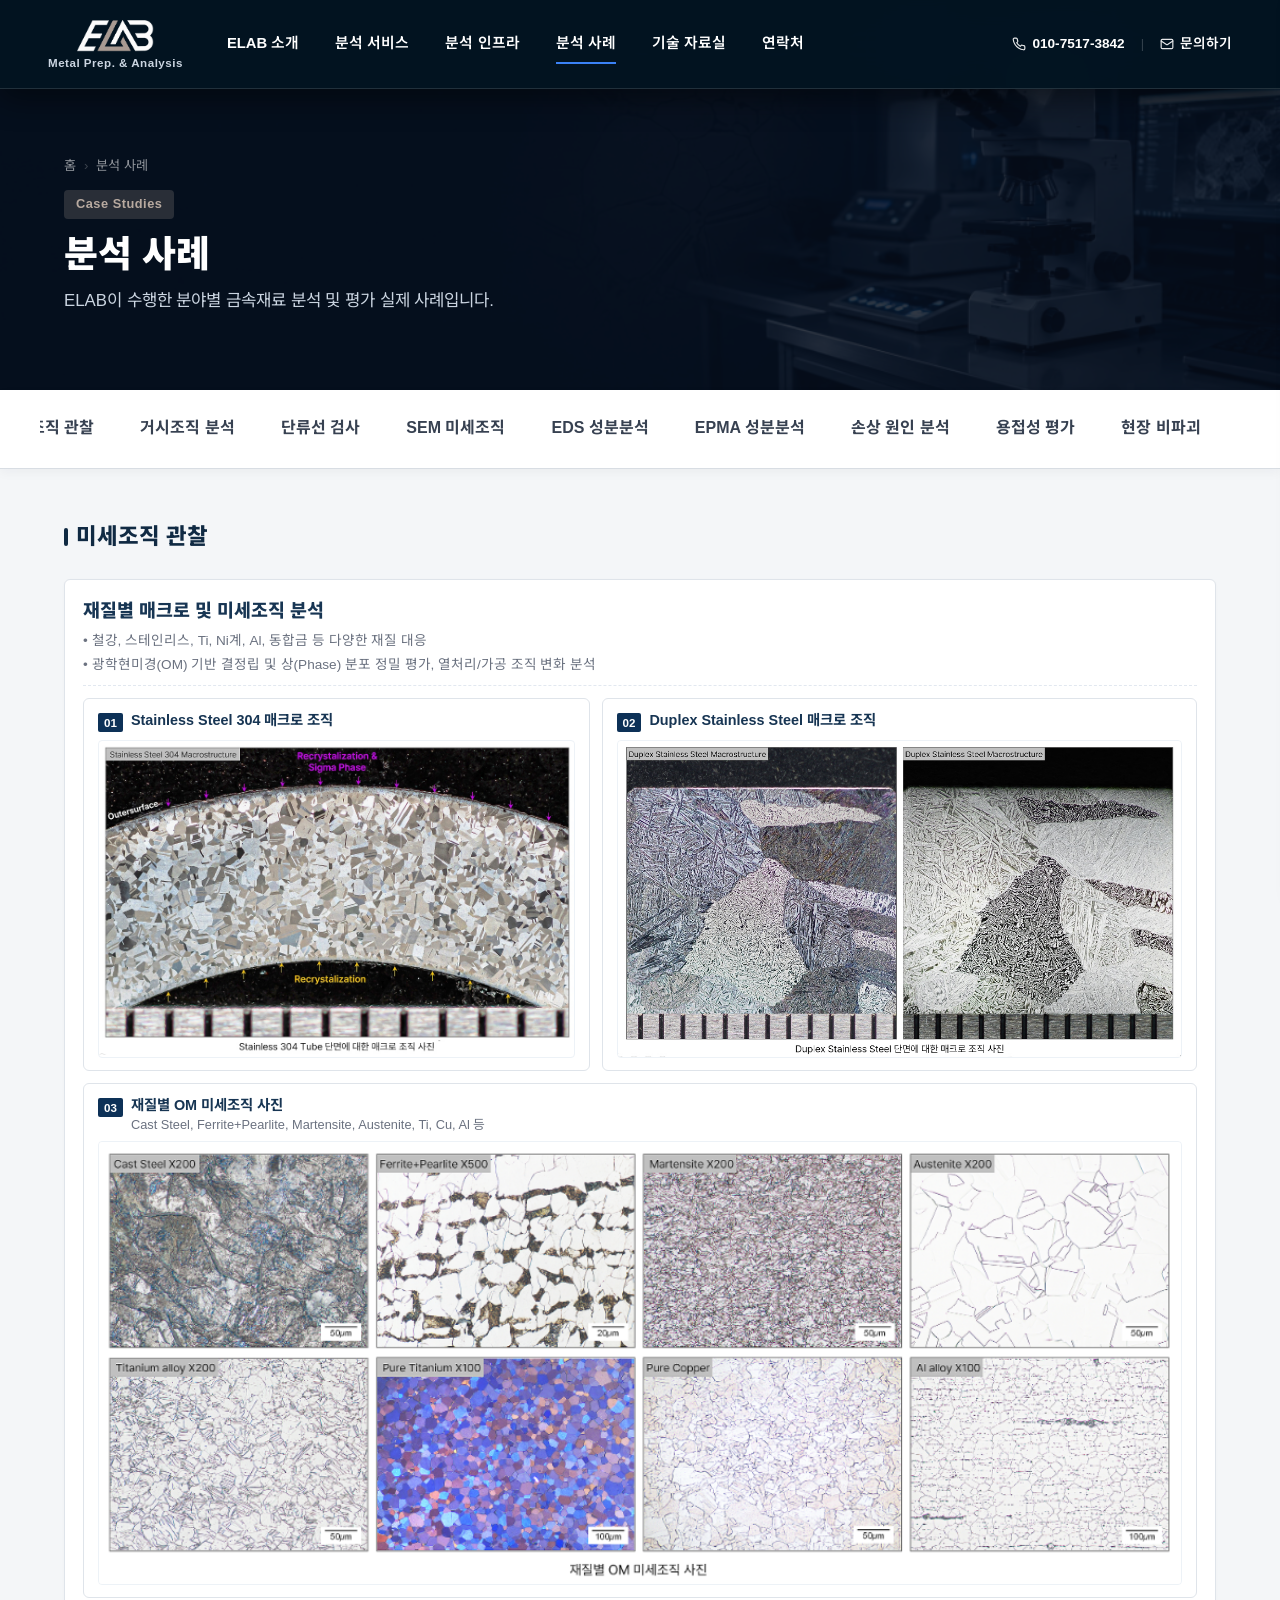
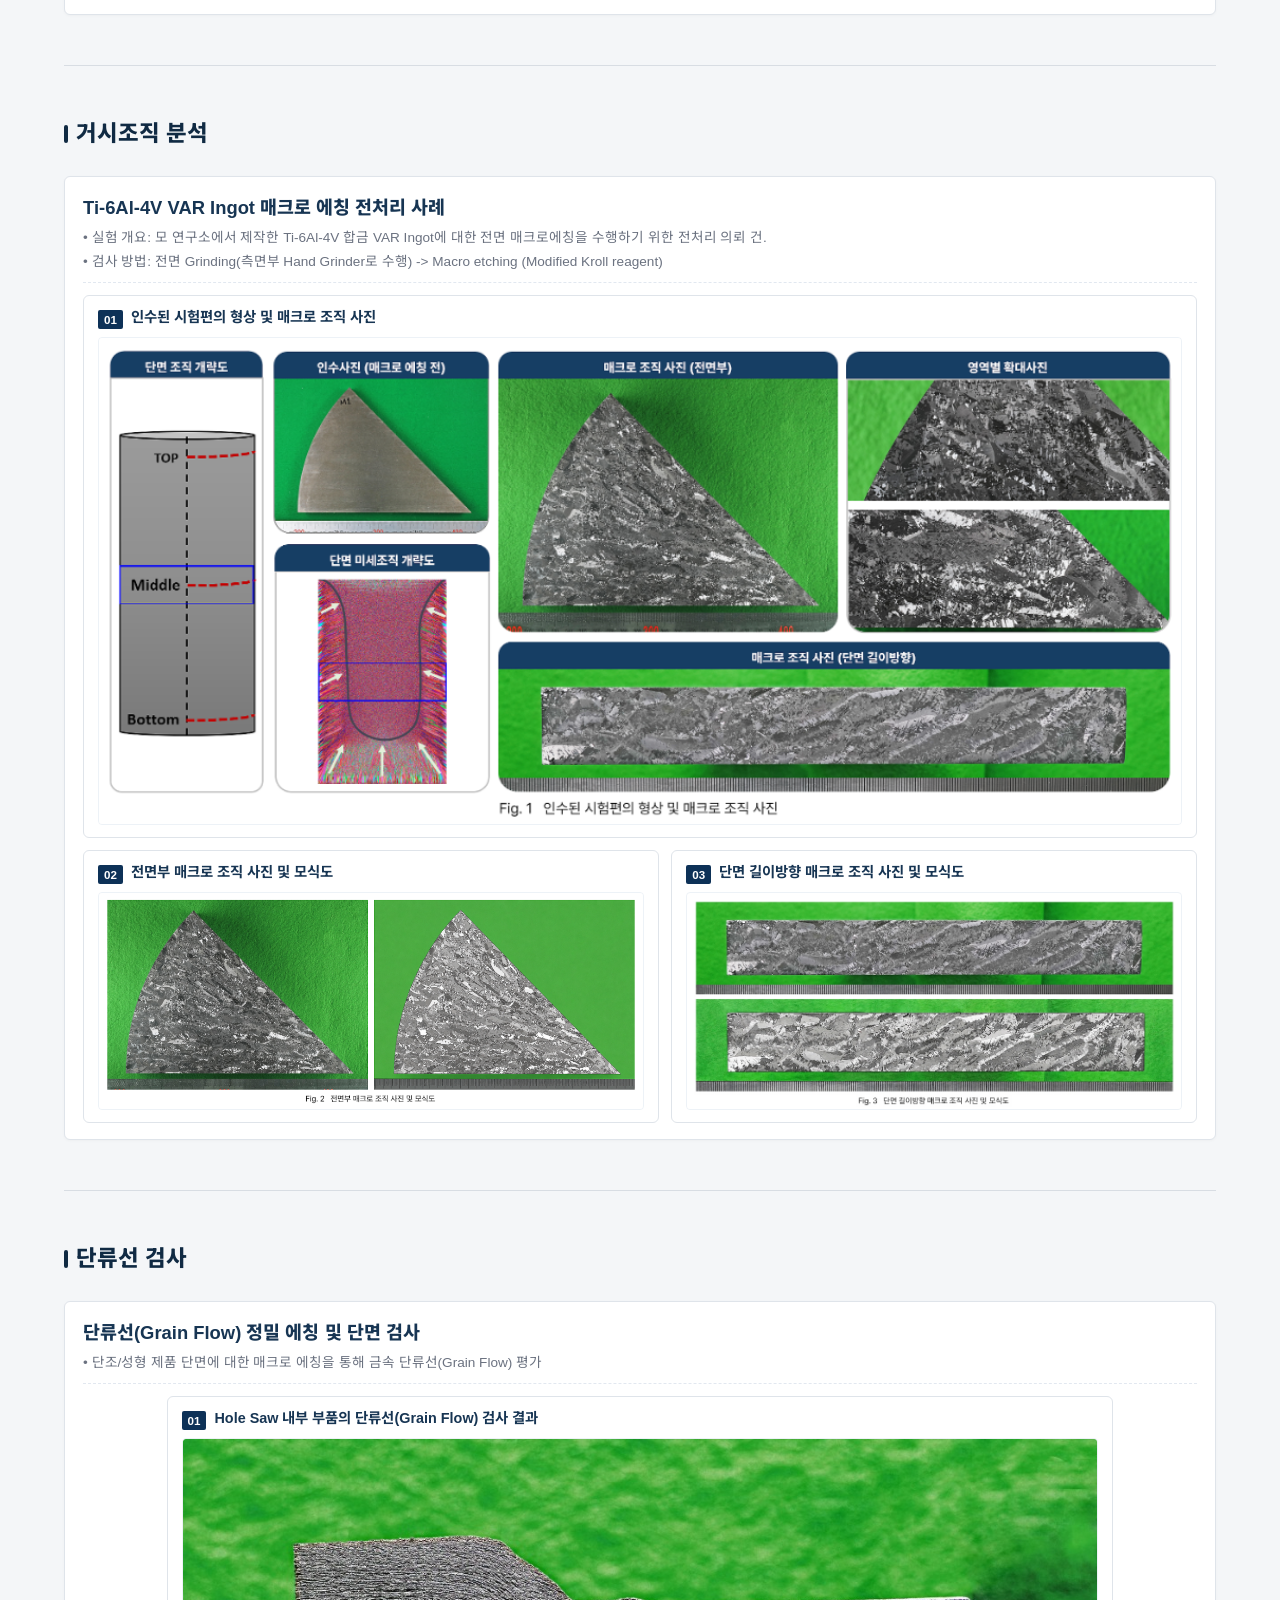
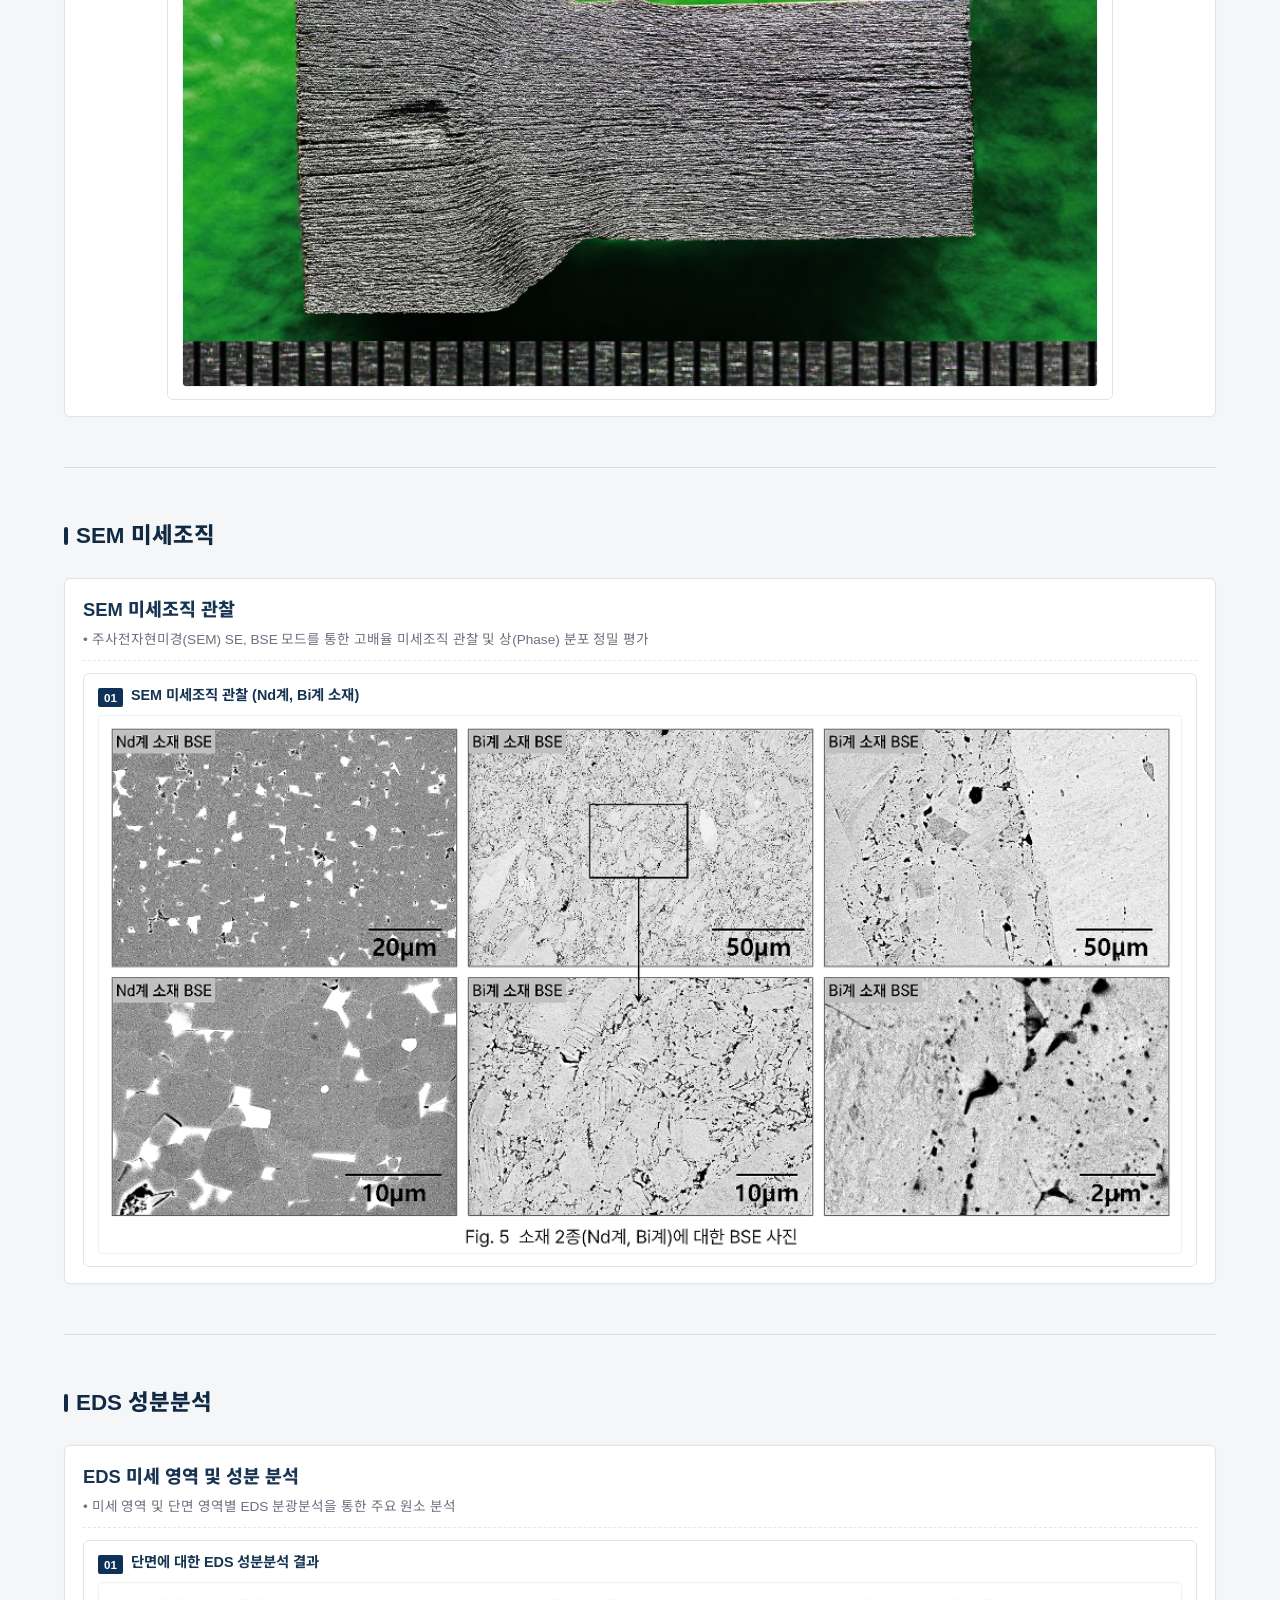
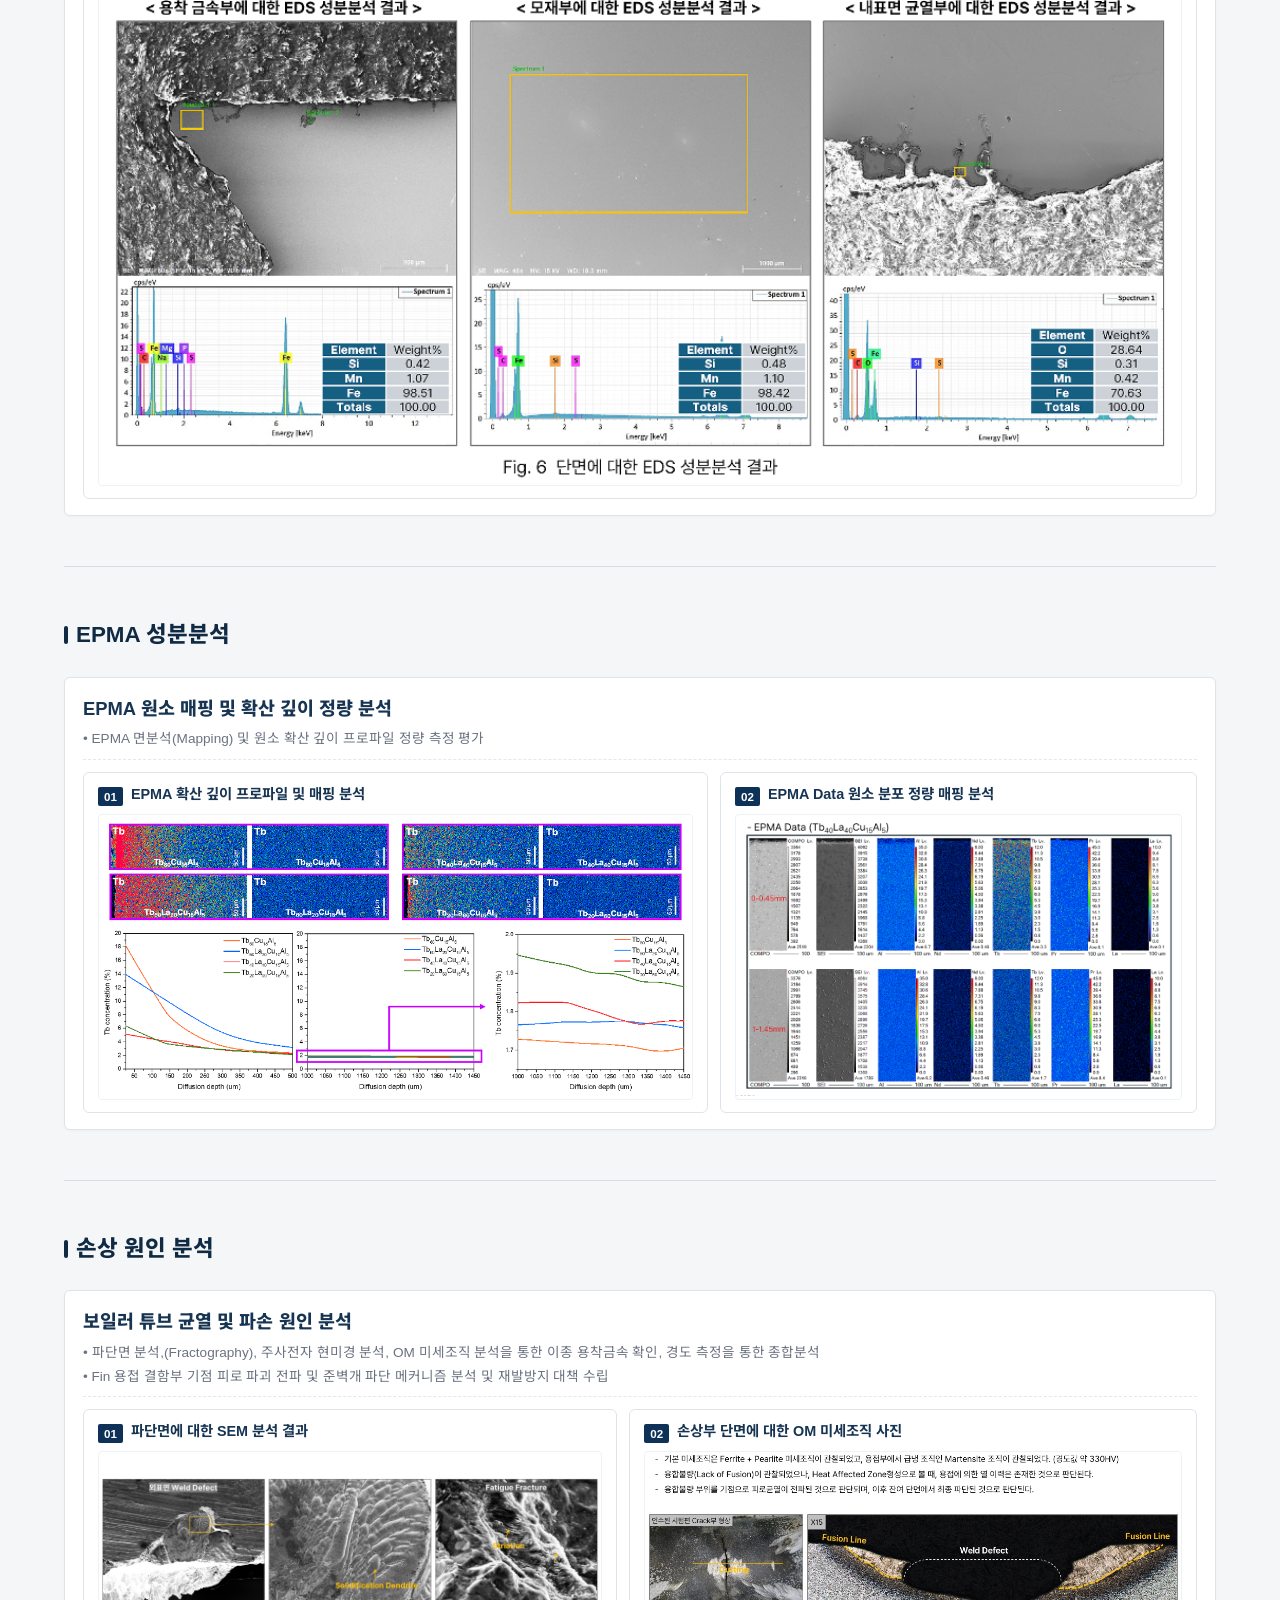
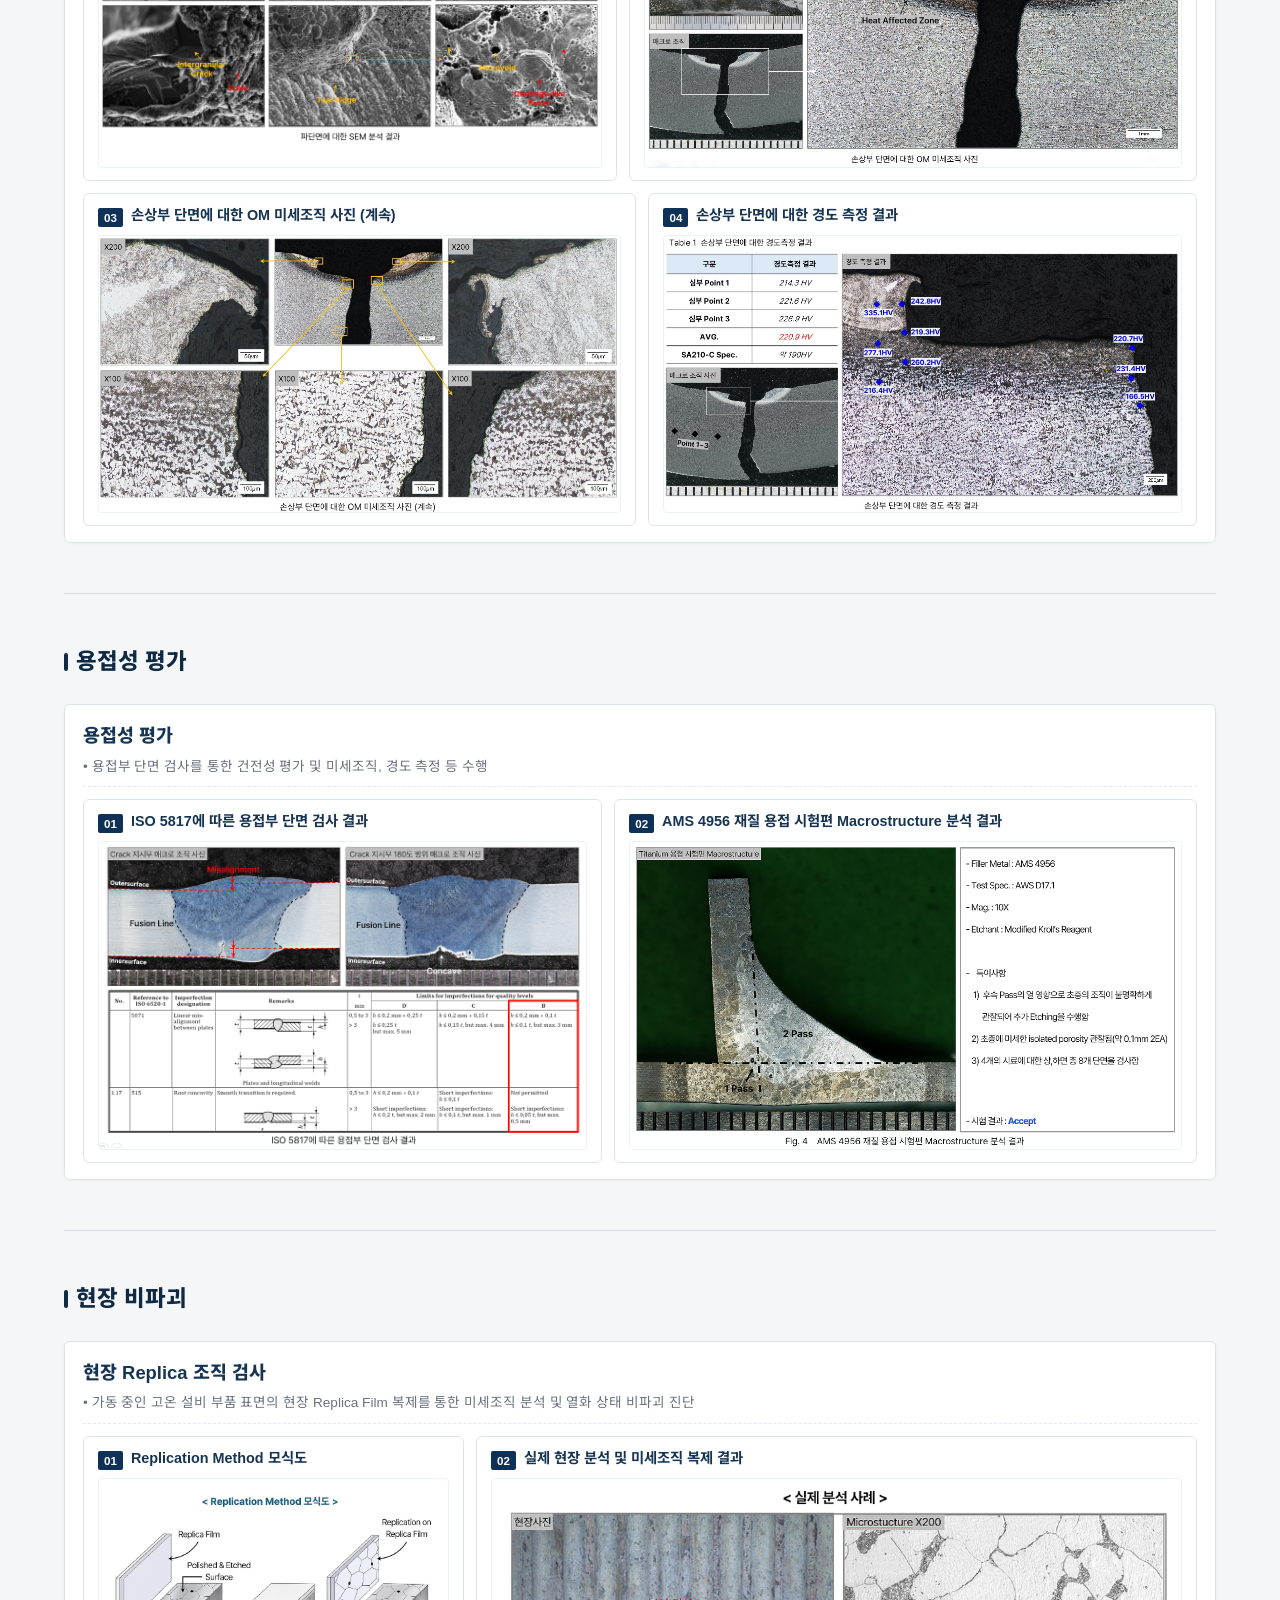
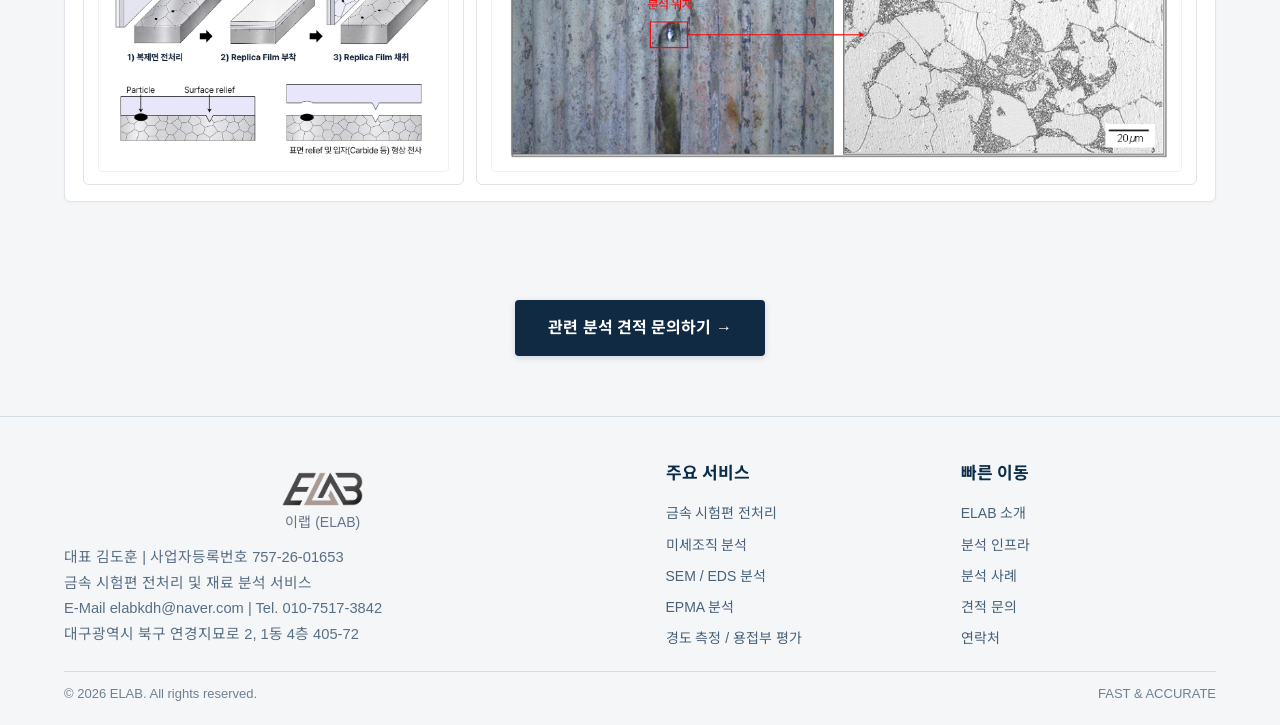
==== commit 9e304cd1: "Add files via upload" ====
--- a/cases.html
+++ b/cases.html
@@ -24,18 +24,32 @@
   <header class="header" id="header">
     <div class="container header-container">
       <a href="index.html" class="logo">
-        <img src="images/elab-logo-header.png" alt="ELAB" class="logo-img" onerror="this.style.display='none';">
-        <span class="logo-sub">금속재료 전처리 및 분석</span>
+        <img src="images/elab-logo-white.png" alt="ELAB" class="logo-img" onerror="this.src='images/elab-logo-header.png';">
+        <span class="logo-sub">Metal Prep. &amp; Analysis</span>
       </a>
+
       <nav class="nav-menu">
         <a href="index.html#about"          class="nav-link">ELAB 소개</a>
         <a href="index.html#services"       class="nav-link">분석 서비스</a>
         <a href="index.html#infrastructure" class="nav-link">분석 인프라</a>
-        <a href="cases.html"                class="nav-link">분석 사례</a>
+        <a href="cases.html"                class="nav-link active">분석 사례</a>
+        <a href="resources.html"            class="nav-link">기술 자료실</a>
         <a href="contact.html"              class="nav-link">연락처</a>
       </nav>
+
+      <div class="header-contact">
+        <a href="tel:010-7517-3842" class="header-contact-item">
+          <svg class="header-contact-icon" width="14" height="14" viewBox="0 0 24 24" fill="none" stroke="currentColor" stroke-width="2" stroke-linecap="round" stroke-linejoin="round"><path d="M22 16.92v3a2 2 0 0 1-2.18 2 19.79 19.79 0 0 1-8.63-3.07 19.5 19.5 0 0 1-6-6 19.79 19.79 0 0 1-3.07-8.67A2 2 0 0 1 4.11 2h3a2 2 0 0 1 2 1.72 12.84 12.84 0 0 0 .7 2.81 2 2 0 0 1-.45 2.11L8.09 9.91a16 16 0 0 0 6 6l1.27-1.27a2 2 0 0 1 2.11-.45 12.84 12.84 0 0 0 2.81.7A2 2 0 0 1 22 16.92z"/></svg>
+          <span>010-7517-3842</span>
+        </a>
+        <span class="header-contact-sep">|</span>
+        <a href="estimate.html" class="header-contact-item header-contact-link">
+          <svg class="header-contact-icon" width="14" height="14" viewBox="0 0 24 24" fill="none" stroke="currentColor" stroke-width="2" stroke-linecap="round" stroke-linejoin="round"><rect x="2" y="4" width="20" height="16" rx="2"/><path d="m22 7-8.97 5.7a1.94 1.94 0 0 1-2.06 0L2 7"/></svg>
+          <span>문의하기</span>
+        </a>
+      </div>
+
       <div class="header-actions">
-        <a href="estimate.html" class="btn btn-primary header-cta">견적 문의하기</a>
         <button class="mobile-nav-toggle" id="mobileNavToggle" aria-label="메뉴 열기">
           <svg width="24" height="24" viewBox="0 0 24 24" fill="none" stroke="currentColor" stroke-width="2">
             <line x1="3" y1="12" x2="21" y2="12"/><line x1="3" y1="6" x2="21" y2="6"/><line x1="3" y1="18" x2="21" y2="18"/>
@@ -50,8 +64,8 @@
   <div class="mobile-nav-drawer" id="mobileNavDrawer">
     <div class="mobile-drawer-header">
       <div class="logo">
-        <img src="images/elab-logo-header.png" alt="ELAB" class="logo-img" onerror="this.style.display='none';">
-        <span class="logo-sub">금속재료 전처리 및 분석</span>
+        <img src="images/elab-logo-white.png" alt="ELAB" class="logo-img" onerror="this.src='images/elab-logo-header.png';">
+        <span class="logo-sub">Metal Prep. &amp; Analysis</span>
       </div>
       <button class="close-drawer-btn" id="closeDrawerBtn" aria-label="메뉴 닫기">✕</button>
     </div>
@@ -59,7 +73,8 @@
       <a href="index.html#about"          class="mobile-nav-link">ELAB 소개</a>
       <a href="index.html#services"       class="mobile-nav-link">분석 서비스</a>
       <a href="index.html#infrastructure" class="mobile-nav-link">분석 인프라</a>
-      <a href="cases.html"                class="mobile-nav-link">분석 사례</a>
+      <a href="cases.html"                class="mobile-nav-link active">분석 사례</a>
+      <a href="resources.html"            class="mobile-nav-link">기술 자료실</a>
       <a href="contact.html"              class="mobile-nav-link">연락처</a>
     </div>
     <div style="margin-top:auto;padding-top:20px;">
--- a/style.css
+++ b/style.css
@@ -447,22 +447,193 @@
 }
 
 /* ==========================================================================
-   Hero Section (Main Page)
+   Header & Navigation (MTA-Inspired Left-Biased Header & White Logo)
+   ========================================================================== */
+.header {
+  position: fixed;
+  top: 0;
+  left: 0;
+  width: 100%;
+  z-index: 1000;
+  background-color: rgba(3, 20, 33, 0.88);
+  backdrop-filter: blur(16px) saturate(180%);
+  -webkit-backdrop-filter: blur(16px) saturate(180%);
+  border-bottom: 1px solid rgba(255, 255, 255, 0.08);
+  transition: background-color 0.3s ease, box-shadow 0.3s ease, border-color 0.3s ease;
+}
+
+body:not(:has(.hero)) .header,
+.header.scrolled {
+  background-color: rgba(3, 20, 33, 0.96);
+  backdrop-filter: blur(20px) saturate(200%);
+  -webkit-backdrop-filter: blur(20px) saturate(200%);
+  box-shadow: 0 10px 30px rgba(0, 0, 0, 0.45);
+  border-bottom-color: rgba(255, 255, 255, 0.12);
+}
+
+.header-container {
+  display: flex;
+  align-items: center;
+  justify-content: flex-start;
+  height: 88px;
+  max-width: 1520px;
+  padding-left: 48px;
+  padding-right: 48px;
+  width: 100%;
+}
+
+/* Vertical Brand Block: White Logo + English Subtitle "Metal Prep. & Analysis" */
+.logo {
+  display: flex;
+  flex-direction: column;
+  align-items: center;
+  gap: 5px;
+  text-decoration: none;
+  margin-right: 44px;
+  flex-shrink: 0;
+}
+
+.logo-img {
+  height: 32px;
+  width: auto;
+  object-fit: contain;
+  display: block;
+}
+
+.logo-img-footer {
+  height: 34px;
+  width: auto;
+  object-fit: contain;
+}
+
+.logo-brand {
+  display: none;
+}
+
+.logo-sub {
+  font-size: 0.725rem;
+  font-weight: 600;
+  color: #CBD5E1;
+  letter-spacing: 0.5px;
+  white-space: nowrap;
+  border-left: none;
+  padding-left: 0;
+  line-height: 1;
+}
+
+/* Left-Biased Navigation Menu */
+.nav-menu {
+  display: flex;
+  align-items: center;
+  gap: 36px;
+  margin-left: 0;
+  margin-right: auto;
+}
+
+.nav-link {
+  font-size: 0.925rem;
+  font-weight: 600;
+  color: #FFFFFF;
+  padding: 6px 0;
+  position: relative;
+  transition: color 0.2s ease, opacity 0.2s ease;
+  white-space: nowrap;
+}
+
+.nav-link:hover,
+.nav-link.active {
+  color: #FFFFFF;
+  opacity: 1;
+}
+
+.nav-link::after {
+  content: '';
+  position: absolute;
+  bottom: -2px;
+  left: 0;
+  width: 0;
+  height: 2px;
+  background-color: #3B82F6;
+  transition: var(--transition-fast);
+}
+
+.nav-link:hover::after,
+.nav-link.active::after {
+  width: 100%;
+}
+
+/* Right-Side Contact Area (Desktop Only) */
+.header-contact {
+  display: flex;
+  align-items: center;
+  gap: 16px;
+  margin-left: auto;
+  flex-shrink: 0;
+}
+
+.header-contact-item {
+  display: inline-flex;
+  align-items: center;
+  gap: 6px;
+  font-size: 0.85rem;
+  font-weight: 600;
+  color: #FFFFFF;
+  text-decoration: none;
+  transition: color 0.2s ease, opacity 0.2s ease;
+}
+
+.header-contact-item:hover {
+  color: #FFFFFF;
+  opacity: 0.85;
+}
+
+.header-contact-icon {
+  color: currentColor;
+  opacity: 0.9;
+}
+
+.header-contact-sep {
+  color: rgba(255, 255, 255, 0.2);
+  font-size: 0.8rem;
+}
+
+.header-actions {
+  display: flex;
+  align-items: center;
+  gap: 16px;
+}
+
+/* ==========================================================================
+   Hero Section (MTA-Inspired Premium Key Visual Layout)
    ========================================================================== */
 .hero {
   position: relative;
-  padding: 155px 0 36px;
-  background-color: #070E1B;
+  min-height: calc(100vh - 88px);
+  padding: 120px 0 36px;
+  background-color: #031421;
   color: var(--bg-white);
   overflow: hidden;
-}
-
-/* Right side large main visual container (1번 사진) */
+  display: flex;
+  flex-direction: column;
+  justify-content: space-between;
+}
+
+.hero > .container {
+  max-width: 1520px;
+  padding-left: 48px;
+  padding-right: 48px;
+  width: 100%;
+  margin-top: auto;
+  margin-bottom: auto;
+}
+
+/* Full-width main visual backdrop matching MTA reference image */
 .hero-visual-container {
   position: absolute;
   top: 0;
+  left: 0;
   right: 0;
-  width: 58%;
+  width: 100%;
   height: 100%;
   z-index: 1;
   overflow: hidden;
@@ -475,9 +646,11 @@
   object-fit: cover;
   object-position: center right;
   display: block;
-}
-
-/* Wide Shading Overlay to seamlessly fade image edges into dark navy background */
+  filter: brightness(0.96) contrast(1.12) saturate(1.05);
+  opacity: 1;
+}
+
+/* High Transparency Cinematic Shading Overlay matching reference image exactly */
 .hero-visual-shading {
   position: absolute;
   top: 0;
@@ -485,129 +658,93 @@
   width: 100%;
   height: 100%;
   background: 
-    linear-gradient(to right, #070E1B 0%, rgba(7, 14, 27, 0.92) 20%, rgba(7, 14, 27, 0.55) 45%, rgba(7, 14, 27, 0.15) 75%, transparent 100%),
-    linear-gradient(to bottom, #070E1B 0%, transparent 18%, transparent 82%, #070E1B 100%),
-    linear-gradient(to left, rgba(7, 14, 27, 0.5) 0%, transparent 20%);
+    linear-gradient(90deg, 
+      #031421 0%, 
+      rgba(3, 20, 33, 0.9) 18%, 
+      rgba(3, 20, 33, 0.55) 40%, 
+      rgba(3, 20, 33, 0.15) 65%, 
+      transparent 85%),
+    linear-gradient(180deg, 
+      rgba(3, 20, 33, 0.6) 0%, 
+      transparent 15%, 
+      transparent 85%, 
+      #031421 100%);
 }
 
 .hero-container-grid {
   position: relative;
   z-index: 2;
   display: grid;
-  grid-template-columns: 1fr 480px;
-  gap: 40px;
+  grid-template-columns: 50% 50%;
+  gap: 0;
   align-items: flex-end;
+  min-height: 520px;
 }
 
 .hero-content {
   position: relative;
   z-index: 2;
-}
-
-.hero-slogan-badge {
-  display: inline-block;
-  padding: 6px 14px;
-  background: rgba(16, 32, 54, 0.65);
-  border: 1px solid rgba(80, 115, 160, 0.3);
-  color: #CBD5E1; /* Off-white light-slate matching reference Image 2 */
-  font-size: 0.8rem;
-  font-weight: 700;
-  letter-spacing: 1px;
-  border-radius: 4px;
-  margin-bottom: 22px;
-}
-
-.hero-title {
-  font-size: 2.85rem;
-  font-weight: 900;
-  line-height: 1.25;
-  letter-spacing: -1px;
-  margin-bottom: 18px;
-  color: #FFFFFF;
-}
-
-.hero-title span {
-  color: #79A7D9; /* Soft subdued steel blue matching reference Image 2 */
-}
-
+  max-width: 720px;
+  padding-right: 20px;
+}
+
+/* Subtitle with Vertical Accent Line matching MTA reference */
 .hero-highlight {
   font-size: 1.025rem;
   font-weight: 600;
-  color: #CBD5E1;
-  margin-bottom: 22px;
-  border-left: 2px solid #5A82B8;
-  padding-left: 12px;
+  color: #69A1DA; /* Subdued industrial steel blue matching reference image 2 */
+  margin-bottom: 28px;
+  border-left: 2px solid #94A3B8; /* Muted slate gray vertical accent bar */
+  padding-left: 14px;
   line-height: 1.6;
+  letter-spacing: -0.1px;
+}
+
+.hero-title {
+  font-size: 3.5rem;
+  font-weight: 900;
+  line-height: 1.28;
+  letter-spacing: -1.2px;
+  margin-bottom: 32px;
+  color: #FFFFFF;
+}
+
+.hero-title span {
+  color: #FFFFFF; /* Entire headline set to solid pure white as requested */
 }
 
 .hero-description {
-  font-size: 0.95rem;
-  color: #94A3B8;
-  line-height: 1.7;
-  margin-bottom: 14px;
+  font-size: 1.025rem;
+  color: #CBD5E1; /* Brighter crisp light-slate text color matching reference image 2 */
+  line-height: 1.95;
+  margin-bottom: 24px;
+  max-width: 660px;
 }
 
 .hero-description:last-of-type {
   margin-bottom: 0;
 }
 
-/* Feature Items Row (Matching Reference Image 2) */
-.hero-features-row {
-  display: flex;
-  align-items: center;
-  gap: 20px;
-  margin-top: 32px;
-  margin-bottom: 12px;
-  flex-wrap: wrap;
-}
-
-.hero-feature-item {
-  display: flex;
-  align-items: center;
-  gap: 12px;
-  padding: 0;
-  background: transparent;
-  border: none;
-  backdrop-filter: none;
-}
-
-.hero-feature-icon {
-  color: #6FA2D9; /* Steel blue icon color matching reference Image 2 */
-  flex-shrink: 0;
-}
-
-.hero-feature-text {
-  font-size: 0.925rem;
-  font-weight: 600;
-  color: #E2E8F0;
-  line-height: 1.35;
-  white-space: nowrap;
-}
-
-.hero-feature-divider {
-  width: 1px;
-  height: 36px;
-  background-color: rgba(255, 255, 255, 0.15);
-  margin: 0 4px;
-}
-
+/* CTA Buttons with Arrow Icons matching MTA Reference */
 .hero-actions {
   display: flex;
   align-items: center;
   gap: 16px;
   flex-wrap: wrap;
-  margin-top: 32px;
+  margin-top: 44px;
 }
 
 .hero-btn {
   display: inline-flex;
   align-items: center;
   justify-content: center;
-  min-width: 170px;
-  padding: 13px 28px;
+  gap: 8px;
+  min-width: 185px;
+  height: 52px;
+  padding: 0 26px;
   font-size: 0.95rem;
   font-weight: 700;
-  border-radius: 5px;
+  border-radius: 4px;
   cursor: pointer;
   text-align: center;
   transition: var(--transition-fast);
@@ -616,50 +753,124 @@
   text-decoration: none;
 }
 
-/* 분석 서비스 보기 (Steel Blue Button - Exact match with Reference Image 2) */
+.hero-btn-arrow {
+  display: inline-block;
+  transition: transform 0.2s ease;
+}
+
+.hero-btn:hover .hero-btn-arrow {
+  transform: translateX(3px);
+}
+
+/* Dark Navy Primary Hero Button */
 .hero-btn-secondary {
-  background-color: #2D5894;
-  border: 1px solid #3F6DAF;
+  background-color: #173256;
+  border: 1px solid rgba(80, 140, 220, 0.4);
   color: #FFFFFF;
-  box-shadow: 0 4px 14px rgba(7, 27, 43, 0.2);
+  box-shadow: 0 4px 16px rgba(10, 25, 45, 0.45);
 }
 
 .hero-btn-secondary:hover {
-  background-color: #24497D;
-  border-color: #4C7CC2;
+  background-color: #1E406D;
+  border-color: rgba(120, 175, 240, 0.6);
   color: #FFFFFF;
   transform: translateY(-1px);
 }
 
-/* 견적 문의하기 (Glass Outline Button - Exact match with Reference Image 2) */
 .hero-btn-primary {
-  background-color: rgba(10, 22, 38, 0.6);
-  border: 1px solid rgba(80, 120, 175, 0.4);
+  background-color: rgba(3, 20, 33, 0.7);
+  border: 1px solid rgba(255, 255, 255, 0.22);
   color: #FFFFFF;
 }
 
 .hero-btn-primary:hover {
-  background-color: rgba(255, 255, 255, 0.08);
-  border-color: rgba(203, 213, 225, 0.7);
+  background-color: rgba(255, 255, 255, 0.1);
+  border-color: rgba(255, 255, 255, 0.45);
   color: #FFFFFF;
   transform: translateY(-1px);
 }
 
-/* Right Column: 3 Image Overlay Cards */
+/* Feature Capability Indicators (Single Horizontal Row) */
+.hero-features-row {
+  display: flex;
+  align-items: center;
+  gap: 20px;
+  margin-top: 48px;
+  margin-bottom: 8px;
+  flex-wrap: nowrap;
+  width: 100%;
+}
+
+.hero-feature-item {
+  display: flex;
+  align-items: center;
+  gap: 10px;
+  padding: 0;
+  background: transparent;
+  border: none;
+  flex-shrink: 0;
+}
+
+.hero-feature-icon-badge {
+  width: 36px;
+  height: 36px;
+  border-radius: 50%;
+  border: 1px solid rgba(255, 255, 255, 0.16);
+  background: rgba(255, 255, 255, 0.05);
+  display: flex;
+  align-items: center;
+  justify-content: center;
+  flex-shrink: 0;
+  box-shadow: 0 4px 12px rgba(0, 0, 0, 0.2);
+}
+
+.hero-feature-icon {
+  color: #FFFFFF;
+}
+
+.hero-feature-text-block {
+  display: flex;
+  flex-direction: column;
+  gap: 2px;
+  text-align: left;
+}
+
+.hero-feature-title {
+  font-size: 0.85rem;
+  font-weight: 700;
+  color: #FFFFFF;
+  line-height: 1.25;
+  white-space: nowrap;
+}
+
+.hero-feature-desc {
+  font-size: 0.75rem;
+  font-weight: 400;
+  color: #94A3B8;
+  line-height: 1.3;
+  white-space: nowrap;
+}
+
+/* Right Column: Lower-Right 3 Image Cards (Balanced Medium Size) */
 .hero-cards-wrapper {
   display: grid;
   grid-template-columns: repeat(3, 1fr);
   gap: 12px;
   margin-top: auto;
+  margin-left: auto;
+  align-self: flex-end;
+  width: 100%;
+  max-width: 620px;
 }
 
 .hero-card-item {
-  background: rgba(11, 20, 38, 0.75);
-  border: 1px solid rgba(100, 116, 139, 0.3);
-  border-radius: 8px;
+  background: rgba(4, 22, 37, 0.85);
+  border: 1px solid rgba(255, 255, 255, 0.12);
+  border-radius: 6px;
   overflow: hidden;
-  backdrop-filter: blur(10px);
-  box-shadow: 0 8px 24px rgba(0, 0, 0, 0.35);
+  backdrop-filter: blur(12px);
+  -webkit-backdrop-filter: blur(12px);
+  box-shadow: 0 12px 32px rgba(0, 0, 0, 0.45);
   transition: transform 0.25s ease, border-color 0.25s ease, box-shadow 0.25s ease;
   cursor: pointer;
   position: relative;
@@ -668,12 +879,12 @@
 .hero-card-item:hover {
   transform: translateY(-4px);
   border-color: rgba(59, 130, 246, 0.6);
-  box-shadow: 0 12px 30px rgba(0, 0, 0, 0.5), 0 0 15px rgba(37, 99, 235, 0.2);
+  box-shadow: 0 16px 36px rgba(0, 0, 0, 0.6), 0 0 20px rgba(37, 99, 235, 0.25);
 }
 
 .hero-card-img-box {
   width: 100%;
-  height: 110px;
+  height: 160px;
   overflow: hidden;
   position: relative;
   background-color: #030712;
@@ -685,10 +896,12 @@
   object-fit: cover;
   display: block;
   transition: transform 0.3s ease;
+  filter: brightness(0.95);
 }
 
 .hero-card-item:hover .hero-card-img-box img {
-  transform: scale(1.06);
+  transform: none;
+  filter: brightness(1.02);
 }
 
 /* Hover overlay badge (Disabled - No '클릭하여 확대' overlay text) */
@@ -697,19 +910,41 @@
 }
 
 .hero-card-label {
-  padding: 10px 6px;
-  text-align: center;
-  font-size: 0.8rem;
+  padding: 12px 12px 14px;
+  text-align: left;
+  background: rgba(3, 18, 32, 0.95);
+  border-top: 1px solid rgba(255, 255, 255, 0.08);
+  transition: background-color 0.2s ease;
+  min-height: 80px;
+  display: flex;
+  flex-direction: column;
+  justify-content: flex-start;
+}
+
+.hero-card-title {
+  font-size: 0.875rem;
   font-weight: 700;
-  color: #E2E8F0;
-  background: rgba(7, 14, 27, 0.92);
-  border-top: 1px solid rgba(255, 255, 255, 0.06);
-  white-space: nowrap;
+  color: #F1F5F9;
+  margin-bottom: 5px;
+  line-height: 1.3;
   transition: color 0.2s ease;
 }
 
-.hero-card-item:hover .hero-card-label {
+.hero-card-item:hover .hero-card-title {
   color: #93C5FD;
+}
+
+.hero-card-item.no-lightbox:hover .hero-card-label .hero-card-title {
+  color: #F1F5F9;
+}
+
+.hero-card-sub {
+  font-size: 0.75rem;
+  font-weight: 400;
+  color: #94A3B8;
+  line-height: 1.4;
+  letter-spacing: -0.2px;
+  word-break: keep-all;
 }
 
 /* Static Hero Card (No Lightbox / No Image Zoom / No Overlay) */
@@ -728,7 +963,7 @@
 }
 
 .hero-card-item.no-lightbox:hover .hero-card-label {
-  color: #E2E8F0;
+  color: inherit;
 }
 
 /* --------------------------------------------------------------------------
@@ -886,18 +1121,56 @@
 
 /* Responsive Media Queries for Hero */
 @media (max-width: 1024px) {
+  .header-container {
+    padding-left: 24px;
+    padding-right: 24px;
+    justify-content: space-between;
+  }
+
+  .nav-menu {
+    display: none !important;
+  }
+
+  .header-contact {
+    display: none !important;
+  }
+
+  .logo {
+    margin-right: 0;
+  }
+
+  .hero > .container {
+    padding-left: 24px;
+    padding-right: 24px;
+  }
+
+  .hero {
+    min-height: auto;
+    padding: 120px 0 40px;
+  }
+
   .hero-container-grid {
     grid-template-columns: 1fr;
-    gap: 32px;
+    gap: 40px;
+    min-height: auto;
   }
   
+  .hero-content {
+    max-width: 100%;
+    padding-right: 0;
+  }
+
+  .hero-title {
+    font-size: 2.6rem;
+  }
+
   .hero-visual-container {
     width: 100%;
-    opacity: 0.35;
+    opacity: 0.3;
   }
 
   .hero-cards-wrapper {
-    max-width: 550px;
+    max-width: 600px;
   }
 }
 
@@ -916,7 +1189,7 @@
   }
 
   .hero-card-img-box {
-    height: 140px;
+    height: 160px;
   }
 }
 
@@ -1250,6 +1523,7 @@
   white-space: nowrap;
   padding: 14px 24px;
   -webkit-overflow-scrolling: touch;
+  touch-action: pan-x pan-y;
   scrollbar-width: none; /* Firefox */
   -ms-overflow-style: none; /* IE/Edge */
 }
@@ -3718,6 +3992,7 @@
     flex-wrap: nowrap !important;
     overflow-x: auto !important;
     -webkit-overflow-scrolling: touch !important;
+    touch-action: pan-x pan-y !important;
     gap: 6px !important;
     padding: 8px 16px !important;
     scrollbar-width: none !important;
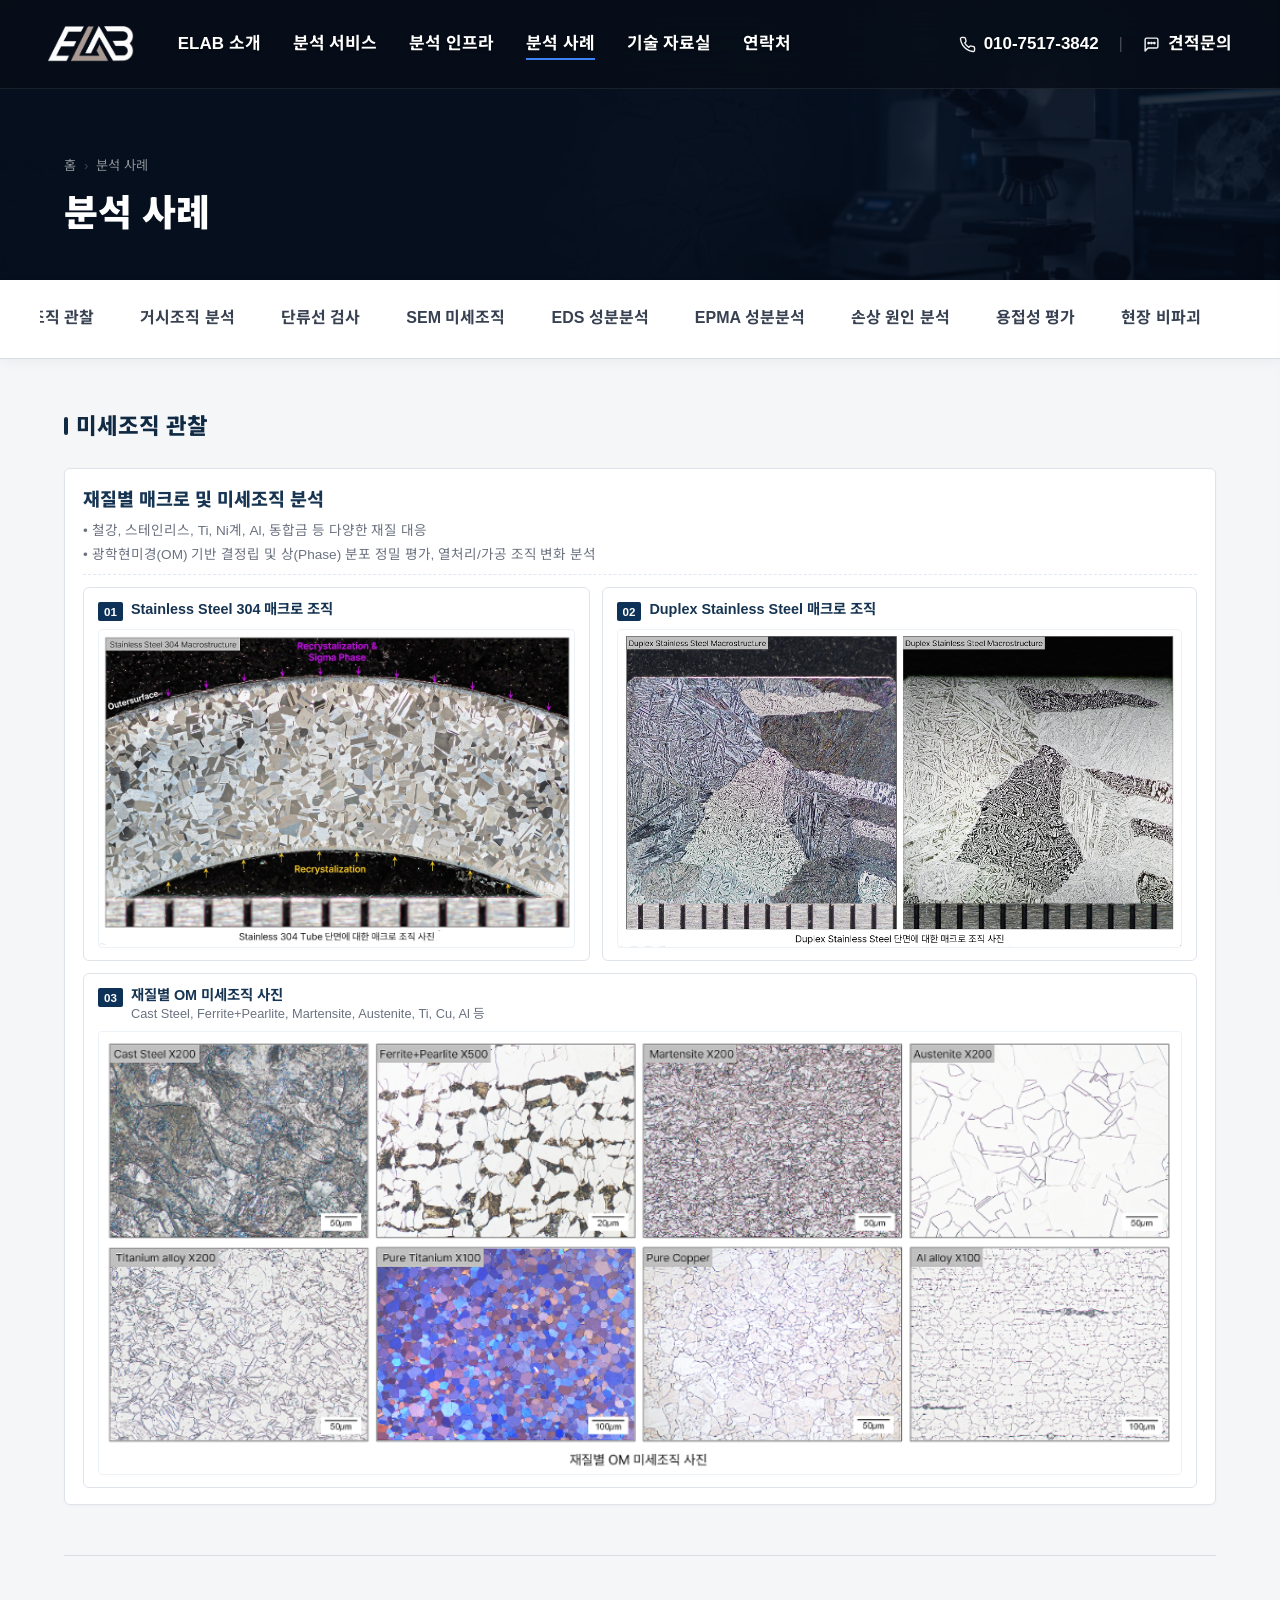
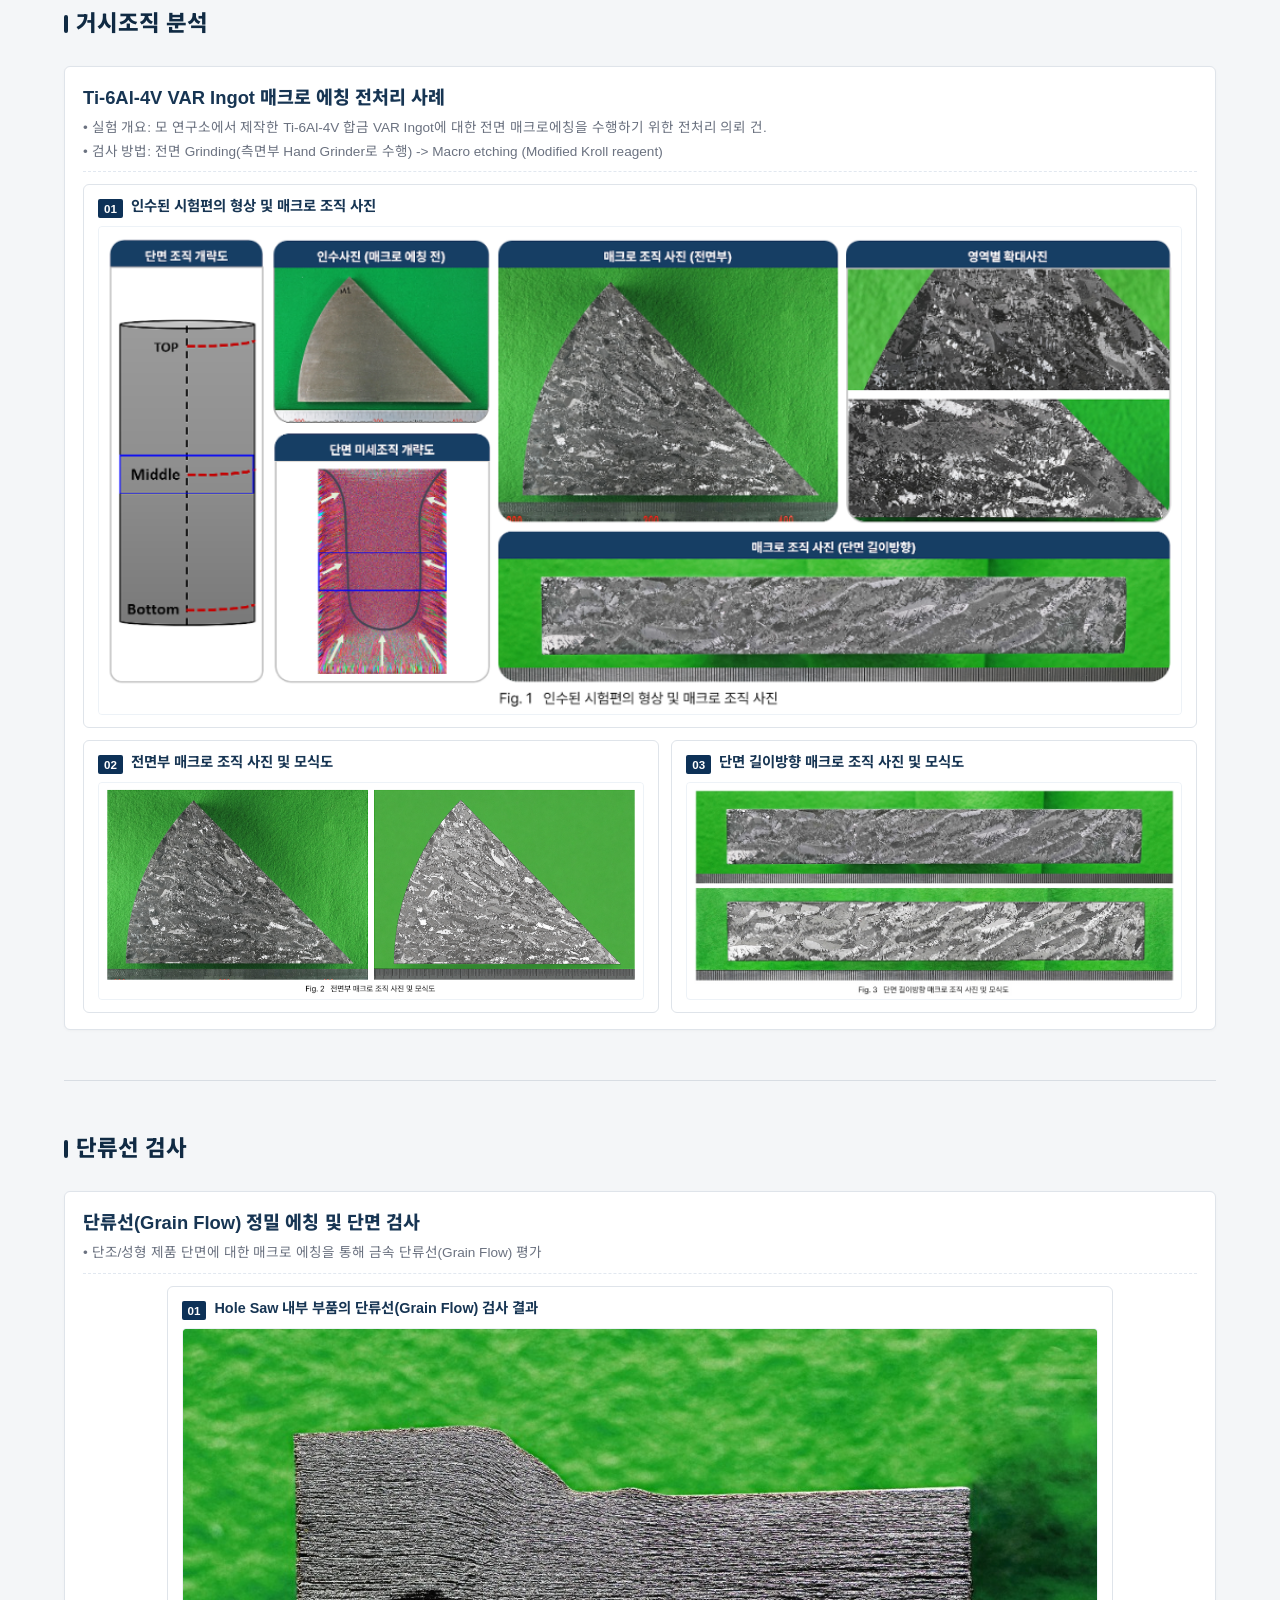
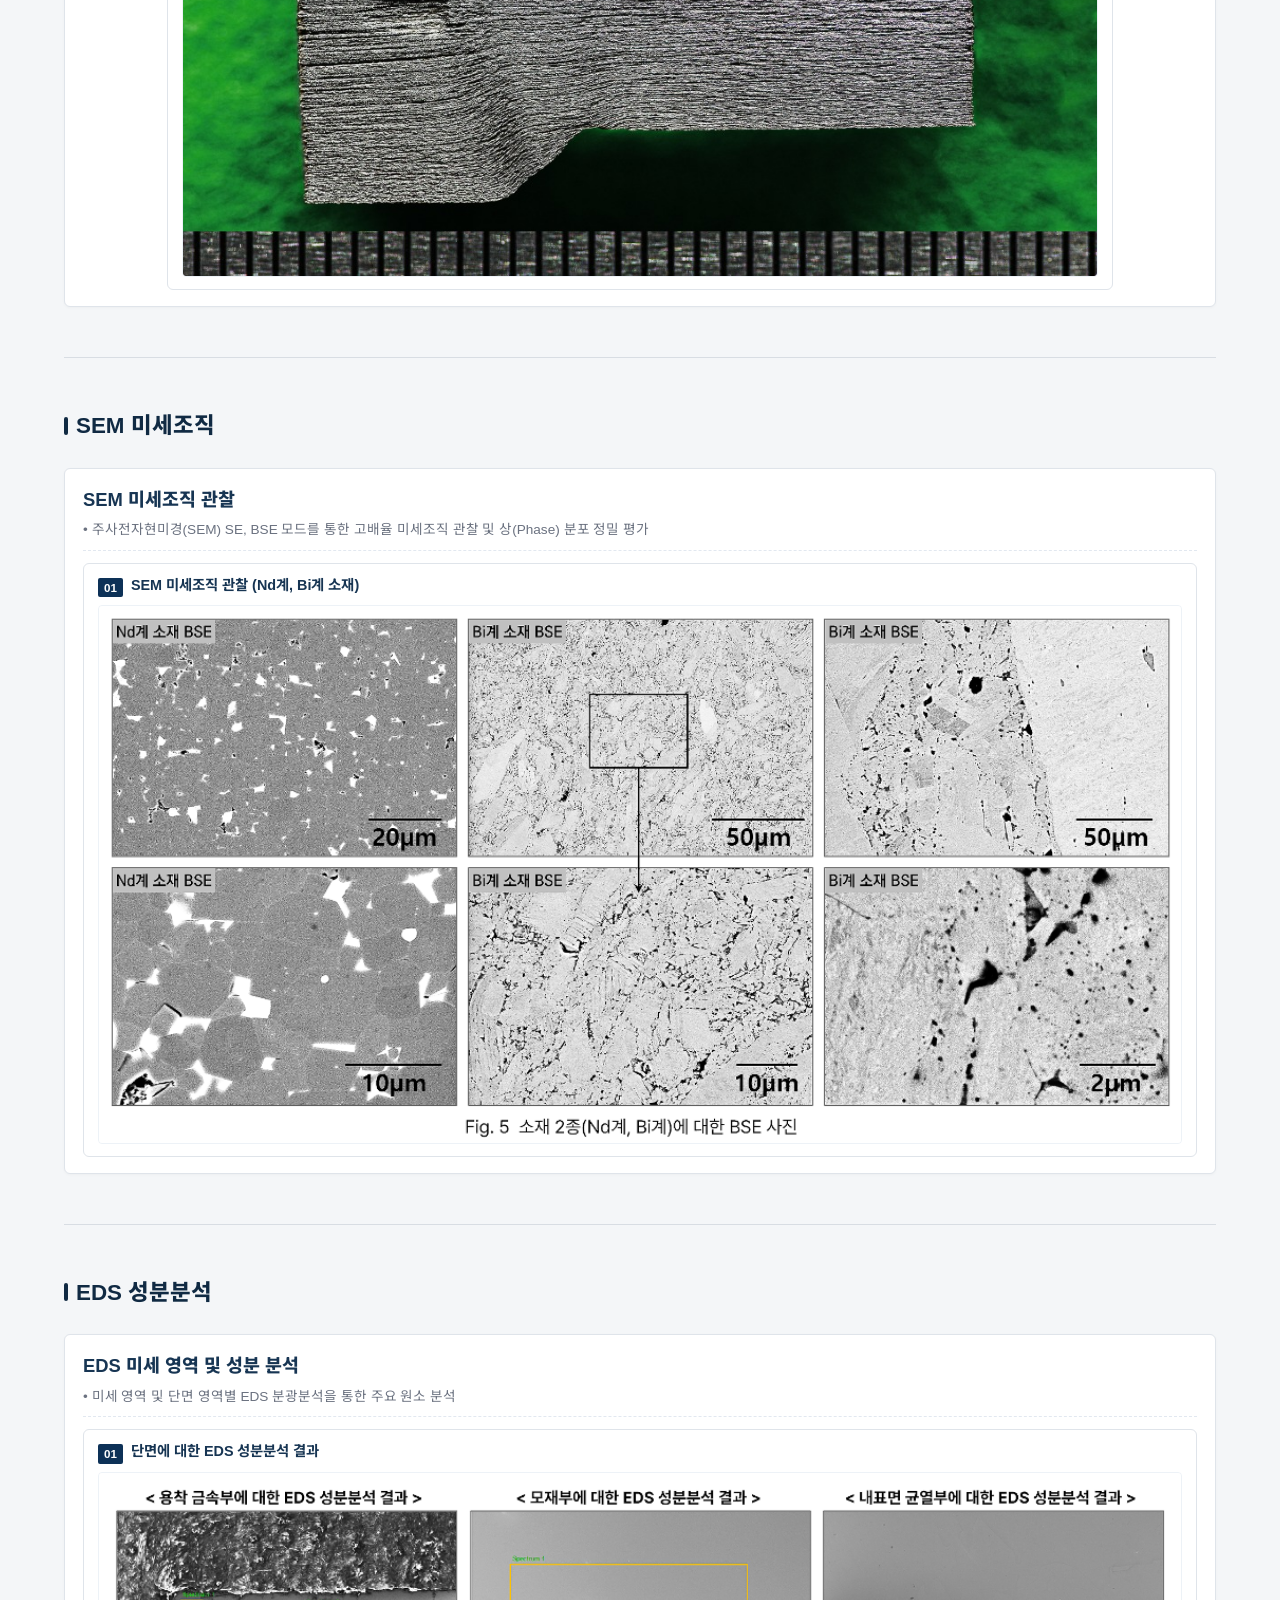
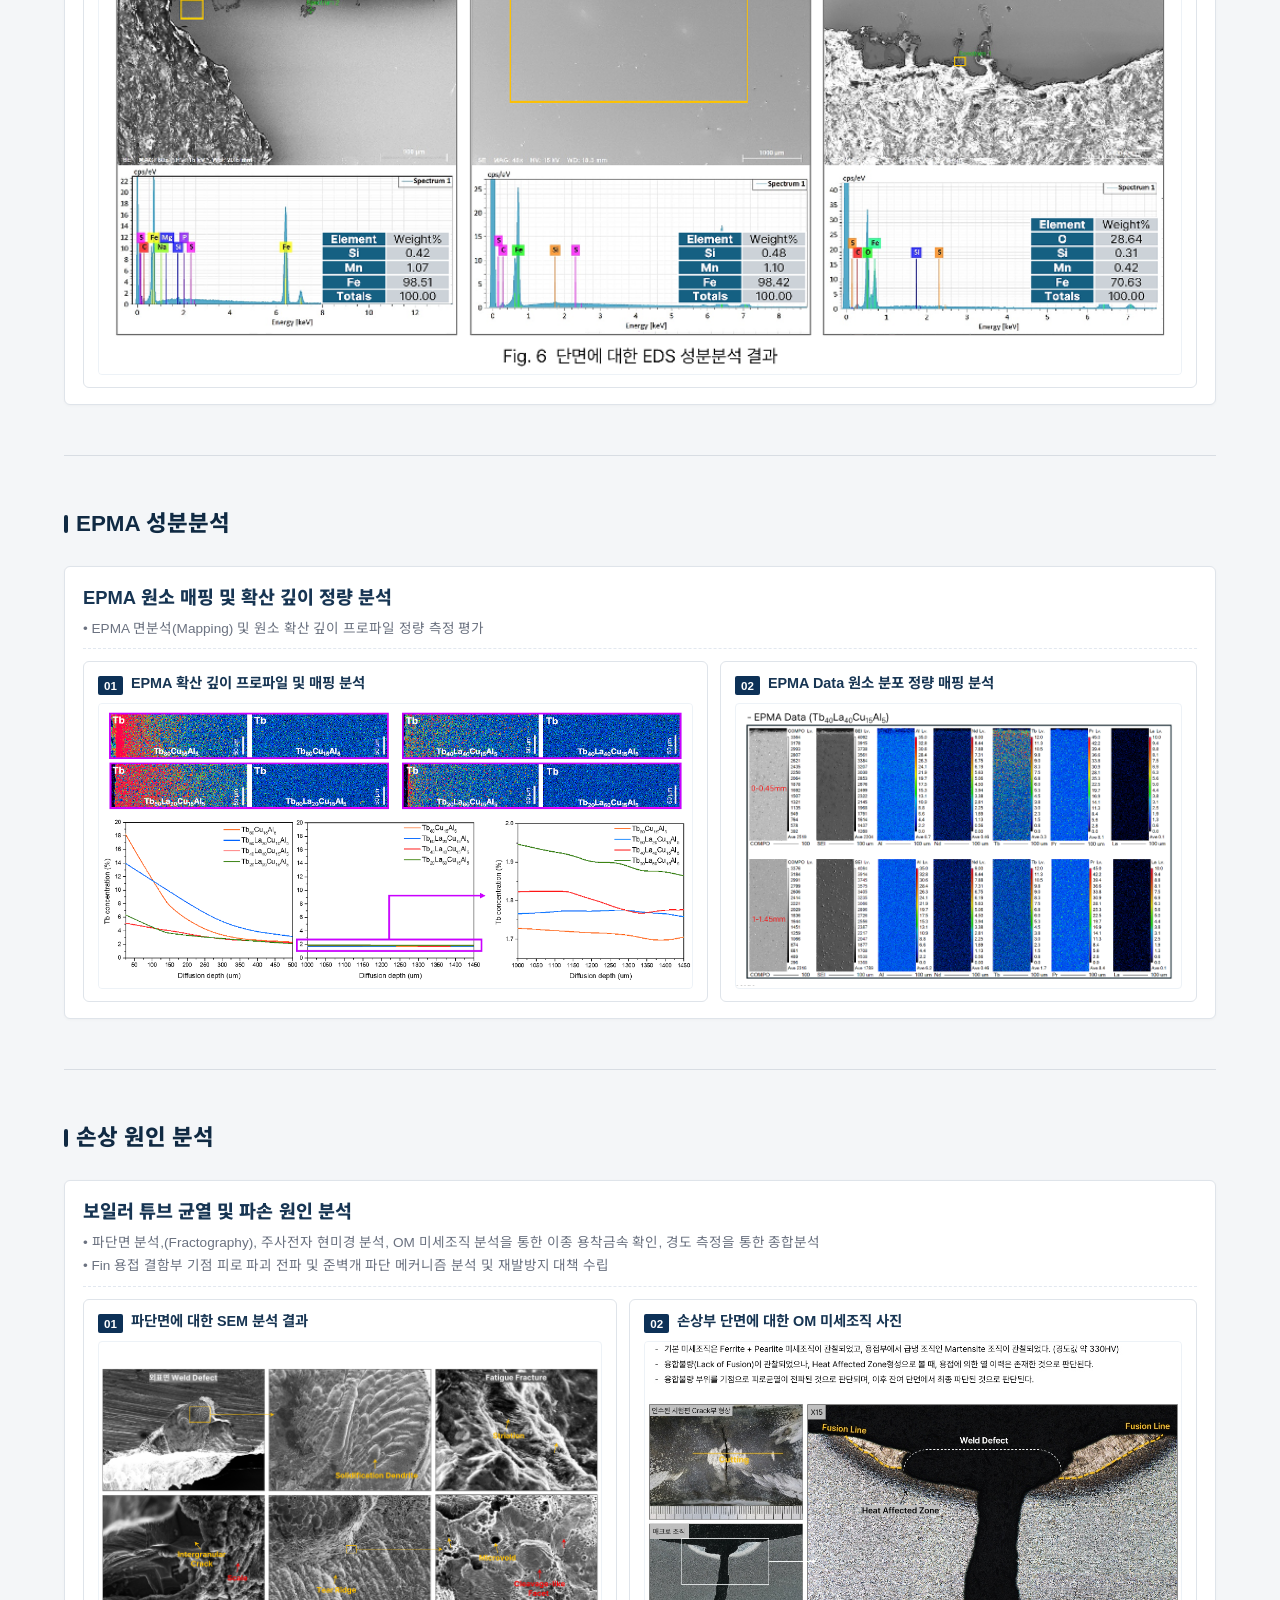
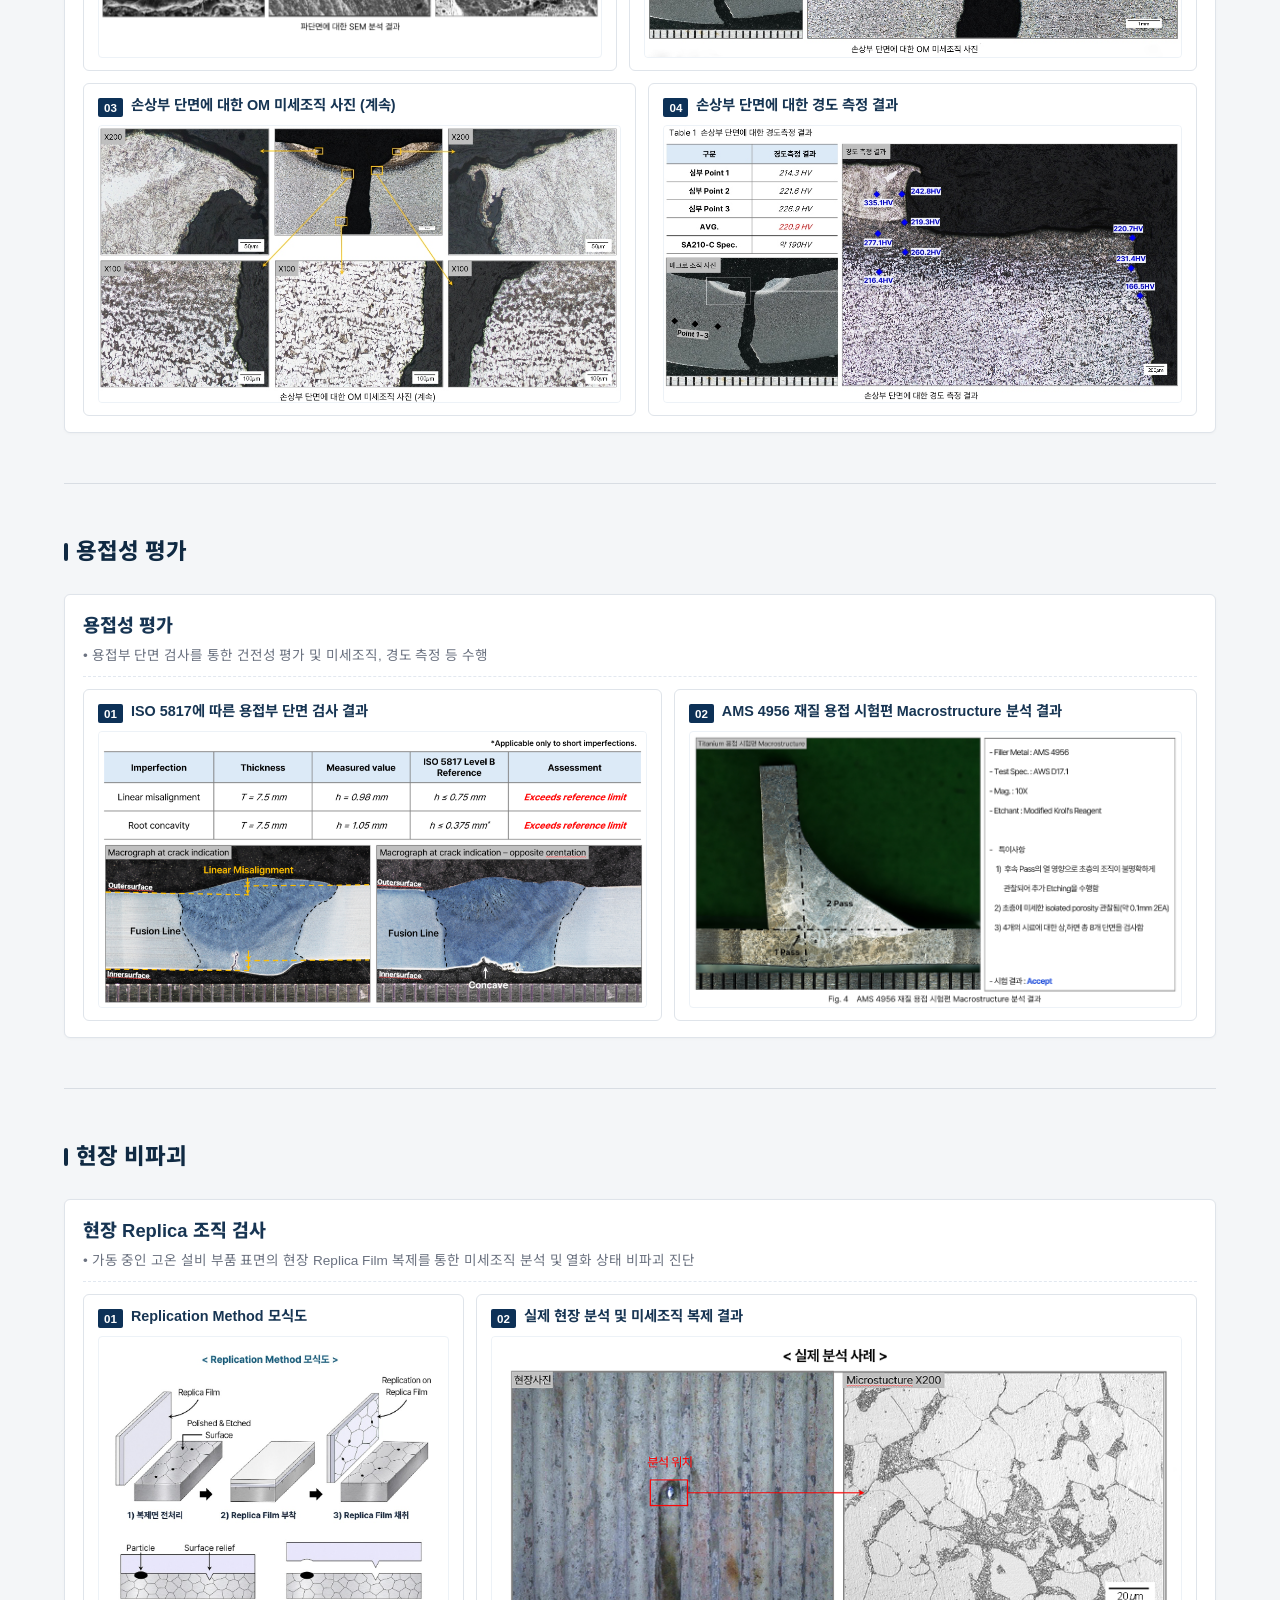
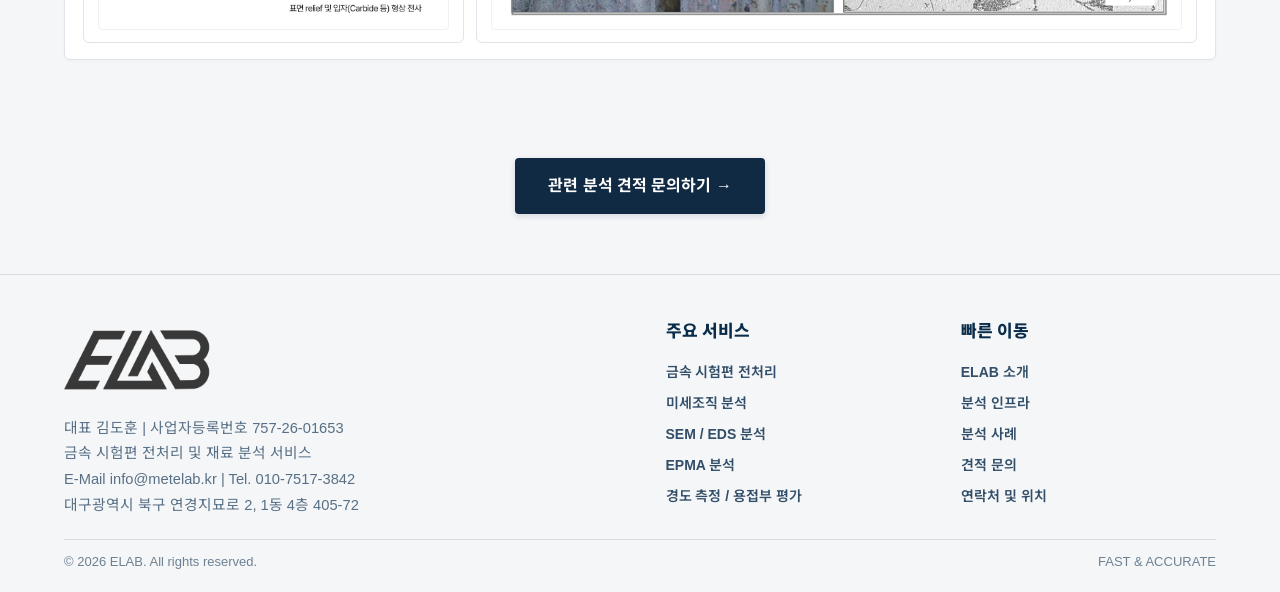
==== commit 6ae5d940: "Add files via upload" ====
--- a/cases.html
+++ b/cases.html
@@ -15,8 +15,11 @@
   <link rel="icon" type="image/png" href="images/favicon.png">
   <link rel="preconnect" href="https://fonts.googleapis.com">
   <link rel="preconnect" href="https://fonts.gstatic.com" crossorigin>
+  <link rel="preconnect" href="https://cdn.jsdelivr.net">
+  <link href="https://cdn.jsdelivr.net/gh/sun-typeface/SUIT@2/fonts/variable/woff2/SUIT-Variable.css" rel="stylesheet">
+  <link href="https://cdn.jsdelivr.net/gh/sun-typeface/SUIT/fonts/static/woff2/SUIT.css" rel="stylesheet">
   <link href="https://fonts.googleapis.com/css2?family=Inter:wght@400;500;600;700;800;900&family=Noto+Sans+KR:wght@400;500;700;800;900&display=swap" rel="stylesheet">
-  <link rel="stylesheet" href="style.css">
+  <link rel="stylesheet" href="style.css?v=header_v32">
 </head>
 <body>
 
@@ -24,8 +27,7 @@
   <header class="header" id="header">
     <div class="container header-container">
       <a href="index.html" class="logo">
-        <img src="images/elab-logo-white.png" alt="ELAB" class="logo-img" onerror="this.src='images/elab-logo-header.png';">
-        <span class="logo-sub">Metal Prep. &amp; Analysis</span>
+        <img src="images/elab-logo-white.png" alt="ELAB" class="logo-img">
       </a>
 
       <nav class="nav-menu">
@@ -39,20 +41,23 @@
 
       <div class="header-contact">
         <a href="tel:010-7517-3842" class="header-contact-item">
-          <svg class="header-contact-icon" width="14" height="14" viewBox="0 0 24 24" fill="none" stroke="currentColor" stroke-width="2" stroke-linecap="round" stroke-linejoin="round"><path d="M22 16.92v3a2 2 0 0 1-2.18 2 19.79 19.79 0 0 1-8.63-3.07 19.5 19.5 0 0 1-6-6 19.79 19.79 0 0 1-3.07-8.67A2 2 0 0 1 4.11 2h3a2 2 0 0 1 2 1.72 12.84 12.84 0 0 0 .7 2.81 2 2 0 0 1-.45 2.11L8.09 9.91a16 16 0 0 0 6 6l1.27-1.27a2 2 0 0 1 2.11-.45 12.84 12.84 0 0 0 2.81.7A2 2 0 0 1 22 16.92z"/></svg>
+          <svg class="header-contact-icon" width="17" height="17" viewBox="0 0 24 24" fill="none" stroke="currentColor" stroke-width="2" stroke-linecap="round" stroke-linejoin="round"><path d="M22 16.92v3a2 2 0 0 1-2.18 2 19.79 19.79 0 0 1-8.63-3.07 19.5 19.5 0 0 1-6-6 19.79 19.79 0 0 1-3.07-8.67A2 2 0 0 1 4.11 2h3a2 2 0 0 1 2 1.72 12.84 12.84 0 0 0 .7 2.81 2 2 0 0 1-.45 2.11L8.09 9.91a16 16 0 0 0 6 6l1.27-1.27a2 2 0 0 1 2.11-.45 12.84 12.84 0 0 0 2.81.7A2 2 0 0 1 22 16.92z"/></svg>
           <span>010-7517-3842</span>
         </a>
         <span class="header-contact-sep">|</span>
         <a href="estimate.html" class="header-contact-item header-contact-link">
-          <svg class="header-contact-icon" width="14" height="14" viewBox="0 0 24 24" fill="none" stroke="currentColor" stroke-width="2" stroke-linecap="round" stroke-linejoin="round"><rect x="2" y="4" width="20" height="16" rx="2"/><path d="m22 7-8.97 5.7a1.94 1.94 0 0 1-2.06 0L2 7"/></svg>
-          <span>문의하기</span>
+          <svg class="header-contact-icon" width="17" height="17" viewBox="0 0 24 24" fill="none" stroke="currentColor" stroke-width="2" stroke-linecap="round" stroke-linejoin="round"><path d="M21 15a2 2 0 0 1-2 2H7l-4 4V5a2 2 0 0 1 2-2h14a2 2 0 0 1 2 2z"/><circle cx="8" cy="10" r="1" fill="currentColor"/><circle cx="12" cy="10" r="1" fill="currentColor"/><circle cx="16" cy="10" r="1" fill="currentColor"/></svg>
+          <span>견적문의</span>
         </a>
       </div>
 
       <div class="header-actions">
         <button class="mobile-nav-toggle" id="mobileNavToggle" aria-label="메뉴 열기">
-          <svg width="24" height="24" viewBox="0 0 24 24" fill="none" stroke="currentColor" stroke-width="2">
+          <svg class="icon-hamburger" width="24" height="24" viewBox="0 0 24 24" fill="none" stroke="currentColor" stroke-width="2.2" stroke-linecap="round" stroke-linejoin="round">
             <line x1="3" y1="12" x2="21" y2="12"/><line x1="3" y1="6" x2="21" y2="6"/><line x1="3" y1="18" x2="21" y2="18"/>
+          </svg>
+          <svg class="icon-close" width="24" height="24" viewBox="0 0 24 24" fill="none" stroke="currentColor" stroke-width="2.2" stroke-linecap="round" stroke-linejoin="round">
+            <line x1="18" y1="6" x2="6" y2="18"/><line x1="6" y1="6" x2="18" y2="18"/>
           </svg>
         </button>
       </div>
@@ -83,7 +88,7 @@
   </div>
 
   <!-- Page Banner -->
-  <div class="page-banner">
+  <div class="page-banner page-banner-compact">
     <div class="page-banner-bg"></div>
     <div class="container page-banner-content">
       <div class="breadcrumb">
@@ -91,9 +96,7 @@
         <span class="breadcrumb-sep">›</span>
         <span>분석 사례</span>
       </div>
-      <div class="page-banner-tag">Case Studies</div>
       <h1 class="page-banner-title">분석 사례</h1>
-      <p class="page-banner-desc">ELAB이 수행한 분야별 금속재료 분석 및 평가 실제 사례입니다.</p>
     </div>
   </div>
 
@@ -656,18 +659,18 @@
     <div class="container">
       <div class="footer-grid">
         <div class="footer-info">
-          <a href="index.html" class="logo" style="margin-bottom:12px;">
-            <img src="images/elab-logo-header.png" alt="ELAB" class="logo-img-footer" onerror="this.style.display='none';">
-            <span class="footer-logo-text">이랩 (ELAB)</span>
+          <a href="index.html" class="footer-logo-link">
+            <img src="images/elab-footer-logo.png?v=4" alt="ELAB" class="footer-logo-img">
           </a>
           <div class="footer-company-info">
             <div class="footer-info-line">대표 김도훈 | 사업자등록번호 757-26-01653</div>
             <div class="footer-info-line">금속 시험편 전처리 및 재료 분석 서비스</div>
-            <div class="footer-info-line">E-Mail elabkdh@naver.com | Tel. 010-7517-3842</div>
+            <div class="footer-info-line">E-Mail info@metelab.kr | Tel. 010-7517-3842</div>
             <div class="footer-info-line">대구광역시 북구 연경지묘로 2, 1동 4층 405-72</div>
           </div>
         </div>
-        <div>
+
+        <div class="footer-services-col">
           <h4 class="footer-title">주요 서비스</h4>
           <div class="footer-links">
             <a href="index.html#services">금속 시험편 전처리</a>
@@ -677,17 +680,19 @@
             <a href="index.html#services">경도 측정 / 용접부 평가</a>
           </div>
         </div>
-        <div>
+
+        <div class="footer-nav-col">
           <h4 class="footer-title">빠른 이동</h4>
           <div class="footer-links">
             <a href="index.html#about">ELAB 소개</a>
             <a href="index.html#infrastructure">분석 인프라</a>
             <a href="cases.html">분석 사례</a>
             <a href="estimate.html">견적 문의</a>
-            <a href="contact.html">연락처</a>
+            <a href="contact.html">연락처 및 위치</a>
           </div>
         </div>
       </div>
+
       <div class="footer-bottom">
         <div>© 2026 ELAB. All rights reserved.</div>
         <div>FAST &amp; ACCURATE</div>
@@ -703,6 +708,6 @@
     </div>
   </div>
 
-  <script src="script.js"></script>
+  <script src="script.js?v=email_v2"></script>
 </body>
 </html>
--- a/style.css
+++ b/style.css
@@ -5,7 +5,14 @@
    Clean, precise, professional engineering aesthetic
    ========================================================================== */
 
+/* SUIT Font Family CDN (Variable & Static) */
+@import url('https://cdn.jsdelivr.net/gh/sun-typeface/SUIT@2/fonts/variable/woff2/SUIT-Variable.css');
+@import url('https://cdn.jsdelivr.net/gh/sun-typeface/SUIT/fonts/static/woff2/SUIT.css');
+
 :root {
+  /* Brand Typography */
+  --font-base: 'SUIT Variable', 'SUIT', -apple-system, BlinkMacSystemFont, 'Segoe UI', Roboto, 'Helvetica Neue', Arial, 'Noto Sans KR', sans-serif;
+
   /* Brand Palette */
   --primary-navy: #102A43;
   --primary-navy-hover: #0A1C2E;
@@ -44,7 +51,7 @@
 }
 
 body {
-  font-family: 'Pretendard', -apple-system, BlinkMacSystemFont, 'Segoe UI', Roboto, 'Helvetica Neue', Arial, 'Noto Sans KR', sans-serif;
+  font-family: var(--font-base);
   background-color: var(--bg-white);
   color: var(--text-black);
   line-height: 1.6;
@@ -194,26 +201,7 @@
 /* ==========================================================================
    Header & Navigation
    ========================================================================== */
-.header {
-  position: fixed;
-  top: 0;
-  left: 0;
-  width: 100%;
-  z-index: 1000;
-  background-color: rgba(255, 255, 255, 0.92);
-  backdrop-filter: blur(12px) saturate(180%);
-  -webkit-backdrop-filter: blur(12px) saturate(180%);
-  border-bottom: 1px solid var(--border-gray);
-  transition: background-color 0.3s ease, box-shadow 0.3s ease, border-color 0.3s ease;
-}
-
-.header.scrolled {
-  background-color: rgba(255, 255, 255, 0.88);
-  backdrop-filter: blur(16px) saturate(200%);
-  -webkit-backdrop-filter: blur(16px) saturate(200%);
-  box-shadow: 0 10px 30px rgba(7, 27, 43, 0.08);
-  border-bottom-color: rgba(16, 42, 67, 0.12);
-}
+/* (Header styles defined in Glassmorphism Header section below) */
 
 .header-container {
   display: flex;
@@ -266,7 +254,7 @@
 
 .nav-link {
   font-size: 0.9rem;
-  font-weight: 600;
+  font-weight: 700;
   color: var(--text-black);
   padding: 6px 0;
   position: relative;
@@ -422,15 +410,7 @@
 }
 
 .page-banner-tag {
-  display: inline-block;
-  padding: 4px 12px;
-  background-color: rgba(184, 170, 160, 0.2);
-  color: var(--warm-gray-accent);
-  font-size: 0.8rem;
-  font-weight: 700;
-  border-radius: var(--radius-sm);
-  margin-bottom: 12px;
-  letter-spacing: 0.5px;
+  display: none !important;
 }
 
 .page-banner-title {
@@ -440,6 +420,18 @@
   margin-bottom: 10px;
 }
 
+.page-banner:not(:has(.page-banner-desc)),
+.page-banner-compact {
+  padding: 155px 0 42px;
+  min-height: auto;
+}
+
+.page-banner:not(:has(.page-banner-desc)) .page-banner-title,
+.page-banner-compact .page-banner-title,
+.page-banner-title:last-child {
+  margin-bottom: 0;
+}
+
 .page-banner-desc {
   font-size: 1.05rem;
   color: #CBD5E1;
@@ -447,7 +439,67 @@
 }
 
 /* ==========================================================================
-   Header & Navigation (MTA-Inspired Left-Biased Header & White Logo)
+   Resources Page (Empty State Card)
+   ========================================================================== */
+.resources-main {
+  background-color: var(--light-bg);
+  padding: 80px 0;
+  min-height: 55vh;
+  display: flex;
+  align-items: center;
+}
+
+.resources-empty-card {
+  background: #ffffff;
+  border: 1px solid var(--border-gray);
+  border-radius: 16px;
+  padding: 56px 40px;
+  text-align: center;
+  max-width: 760px;
+  width: 100%;
+  margin: 0 auto;
+  box-shadow: 0 4px 20px rgba(0, 0, 0, 0.04);
+}
+
+.resources-empty-icon {
+  width: 64px;
+  height: 64px;
+  background: rgba(30, 58, 138, 0.08);
+  border-radius: 50%;
+  display: flex;
+  align-items: center;
+  justify-content: center;
+  margin: 0 auto 24px;
+  color: var(--primary-navy);
+}
+
+.resources-empty-title {
+  font-size: 1.6rem;
+  font-weight: 800;
+  color: var(--text-black);
+  margin-bottom: 14px;
+  word-break: keep-all;
+  line-height: 1.35;
+  letter-spacing: -0.02em;
+}
+
+.resources-empty-desc {
+  font-size: 0.975rem;
+  color: var(--text-muted);
+  line-height: 1.7;
+  margin-bottom: 28px;
+  word-break: keep-all;
+}
+
+.resources-empty-actions {
+  display: flex;
+  gap: 16px;
+  justify-content: center;
+  flex-wrap: wrap;
+}
+
+/* ==========================================================================
+   Header & Navigation (Full-Width Glassmorphism Header)
    ========================================================================== */
 .header {
   position: fixed;
@@ -455,20 +507,22 @@
   left: 0;
   width: 100%;
   z-index: 1000;
-  background-color: rgba(3, 20, 33, 0.88);
-  backdrop-filter: blur(16px) saturate(180%);
-  -webkit-backdrop-filter: blur(16px) saturate(180%);
-  border-bottom: 1px solid rgba(255, 255, 255, 0.08);
-  transition: background-color 0.3s ease, box-shadow 0.3s ease, border-color 0.3s ease;
+  background-color: rgba(10, 18, 26, 0.38);
+  backdrop-filter: blur(20px) brightness(1.10) saturate(130%);
+  -webkit-backdrop-filter: blur(20px) brightness(1.10) saturate(130%);
+  border-bottom: 1px solid rgba(255, 255, 255, 0.06);
+  border-radius: 0;
+  box-shadow: none;
+  transition: background-color 0.3s ease, border-color 0.3s ease;
 }
 
 body:not(:has(.hero)) .header,
 .header.scrolled {
-  background-color: rgba(3, 20, 33, 0.96);
-  backdrop-filter: blur(20px) saturate(200%);
-  -webkit-backdrop-filter: blur(20px) saturate(200%);
-  box-shadow: 0 10px 30px rgba(0, 0, 0, 0.45);
-  border-bottom-color: rgba(255, 255, 255, 0.12);
+  background-color: rgba(8, 14, 22, 0.82);
+  backdrop-filter: blur(24px) saturate(160%);
+  -webkit-backdrop-filter: blur(24px) saturate(160%);
+  border-bottom: 1px solid rgba(255, 255, 255, 0.08);
+  box-shadow: none;
 }
 
 .header-container {
@@ -477,6 +531,7 @@
   justify-content: flex-start;
   height: 88px;
   max-width: 1520px;
+  margin: 0 auto;
   padding-left: 48px;
   padding-right: 48px;
   width: 100%;
@@ -485,16 +540,14 @@
 /* Vertical Brand Block: White Logo + English Subtitle "Metal Prep. & Analysis" */
 .logo {
   display: flex;
-  flex-direction: column;
   align-items: center;
-  gap: 5px;
   text-decoration: none;
   margin-right: 44px;
   flex-shrink: 0;
 }
 
 .logo-img {
-  height: 32px;
+  height: 36px;
   width: auto;
   object-fit: contain;
   display: block;
@@ -525,19 +578,24 @@
 .nav-menu {
   display: flex;
   align-items: center;
-  gap: 36px;
+  gap: 32px;
   margin-left: 0;
   margin-right: auto;
+  height: 100%;
 }
 
 .nav-link {
-  font-size: 0.925rem;
-  font-weight: 600;
+  display: inline-flex;
+  align-items: center;
+  font-size: 1.06rem;
+  font-weight: 700;
   color: #FFFFFF;
-  padding: 6px 0;
+  line-height: 1;
+  padding: 8px 0;
   position: relative;
   transition: color 0.2s ease, opacity 0.2s ease;
   white-space: nowrap;
+  text-shadow: 0 1px 3px rgba(0, 0, 0, 0.55);
 }
 
 .nav-link:hover,
@@ -549,7 +607,7 @@
 .nav-link::after {
   content: '';
   position: absolute;
-  bottom: -2px;
+  bottom: 0;
   left: 0;
   width: 0;
   height: 2px;
@@ -566,20 +624,24 @@
 .header-contact {
   display: flex;
   align-items: center;
-  gap: 16px;
+  gap: 20px;
   margin-left: auto;
   flex-shrink: 0;
+  height: 100%;
 }
 
 .header-contact-item {
   display: inline-flex;
   align-items: center;
-  gap: 6px;
-  font-size: 0.85rem;
-  font-weight: 600;
+  gap: 8px;
+  font-size: 1.06rem;
+  font-weight: 700;
   color: #FFFFFF;
+  line-height: 1;
+  padding: 8px 0;
   text-decoration: none;
   transition: color 0.2s ease, opacity 0.2s ease;
+  text-shadow: 0 1px 3px rgba(0, 0, 0, 0.55);
 }
 
 .header-contact-item:hover {
@@ -588,13 +650,22 @@
 }
 
 .header-contact-icon {
+  width: 17px;
+  height: 17px;
   color: currentColor;
-  opacity: 0.9;
+  opacity: 0.95;
+  flex-shrink: 0;
+  display: inline-block;
+  vertical-align: middle;
 }
 
 .header-contact-sep {
-  color: rgba(255, 255, 255, 0.2);
-  font-size: 0.8rem;
+  color: rgba(255, 255, 255, 0.25);
+  font-size: 1.06rem;
+  line-height: 1;
+  display: inline-flex;
+  align-items: center;
+  user-select: none;
 }
 
 .header-actions {
@@ -608,23 +679,29 @@
    ========================================================================== */
 .hero {
   position: relative;
-  min-height: calc(100vh - 88px);
-  padding: 120px 0 36px;
-  background-color: #031421;
+  min-height: 100vh;
+  padding: clamp(100px, 11vh, 124px) 0 clamp(16px, 2vh, 24px);
+  background-color: #070c12;
   color: var(--bg-white);
   overflow: hidden;
   display: flex;
   flex-direction: column;
   justify-content: space-between;
+  box-sizing: border-box;
 }
 
 .hero > .container {
-  max-width: 1520px;
-  padding-left: 48px;
-  padding-right: 48px;
+  max-width: clamp(1440px, 86vw + 40px, 1720px);
+  padding-left: clamp(32px, 3vw, 56px);
+  padding-right: clamp(32px, 3vw, 56px);
   width: 100%;
-  margin-top: auto;
-  margin-bottom: auto;
+  margin: 0 auto;
+  display: flex;
+  flex-direction: column;
+  flex: 1;
+  justify-content: space-between;
+  box-sizing: border-box;
+  padding-bottom: 0;
 }
 
 /* Full-width main visual backdrop matching MTA reference image */
@@ -646,8 +723,8 @@
   object-fit: cover;
   object-position: center right;
   display: block;
-  filter: brightness(0.96) contrast(1.12) saturate(1.05);
-  opacity: 1;
+  filter: brightness(0.92) contrast(1.14) saturate(0.85);
+  opacity: 0.98;
 }
 
 /* High Transparency Cinematic Shading Overlay matching reference image exactly */
@@ -659,69 +736,97 @@
   height: 100%;
   background: 
     linear-gradient(90deg, 
-      #031421 0%, 
-      rgba(3, 20, 33, 0.9) 18%, 
-      rgba(3, 20, 33, 0.55) 40%, 
-      rgba(3, 20, 33, 0.15) 65%, 
+      #070c12 0%, 
+      rgba(7, 12, 18, 0.92) 18%, 
+      rgba(7, 12, 18, 0.58) 40%, 
+      rgba(7, 12, 18, 0.20) 65%, 
       transparent 85%),
     linear-gradient(180deg, 
-      rgba(3, 20, 33, 0.6) 0%, 
-      transparent 15%, 
+      transparent 0%, 
       transparent 85%, 
-      #031421 100%);
+      #070c12 100%);
 }
 
 .hero-container-grid {
   position: relative;
   z-index: 2;
   display: grid;
-  grid-template-columns: 50% 50%;
+  grid-template-columns: 56% 44%;
   gap: 0;
-  align-items: flex-end;
-  min-height: 520px;
+  align-items: stretch;
+  flex: 1;
+  min-height: 0;
 }
 
 .hero-content {
   position: relative;
   z-index: 2;
-  max-width: 720px;
+  max-width: clamp(680px, 48vw, 840px);
   padding-right: 20px;
-}
-
-/* Subtitle with Vertical Accent Line matching MTA reference */
-.hero-highlight {
-  font-size: 1.025rem;
+  display: flex;
+  flex-direction: column;
+  justify-content: space-between;
+  padding-top: clamp(108px, 10vh + 45px, 145px);
+  padding-bottom: 0;
+}
+
+.hero-text-block {
+  margin-top: 0;
+  margin-bottom: 0;
+}
+
+/* 1. Refined Eyebrow Overline (Materials Prep. & Analysis Lab) */
+.hero-eyebrow {
+  font-size: clamp(0.82rem, 0.2vw + 0.65rem, 0.94rem);
   font-weight: 600;
-  color: #69A1DA; /* Subdued industrial steel blue matching reference image 2 */
-  margin-bottom: 28px;
-  border-left: 2px solid #94A3B8; /* Muted slate gray vertical accent bar */
-  padding-left: 14px;
-  line-height: 1.6;
-  letter-spacing: -0.1px;
-}
-
+  color: #B4C0CD;
+  letter-spacing: clamp(0.16em, 0.05vw + 0.12em, 0.20em);
+  text-transform: uppercase;
+  margin-bottom: clamp(24px, 2.5vh + 6px, 32px);
+  display: block;
+  line-height: 1.4;
+}
+
+/* 2. Editorial Headline */
 .hero-title {
-  font-size: 3.5rem;
-  font-weight: 900;
-  line-height: 1.28;
-  letter-spacing: -1.2px;
-  margin-bottom: 32px;
-  color: #FFFFFF;
+  font-size: clamp(48px, 1.8vw + 26px, 62px);
+  font-weight: 800;
+  line-height: 1.24;
+  letter-spacing: -0.025em;
+  margin-bottom: 0;
+  color: #F5F7F9;
+  word-break: keep-all;
+  max-width: clamp(680px, 46vw, 840px);
 }
 
 .hero-title span {
-  color: #FFFFFF; /* Entire headline set to solid pure white as requested */
-}
-
+  color: #F5F7F9;
+}
+
+/* 3. Refined Body Copy */
 .hero-description {
-  font-size: 1.025rem;
-  color: #CBD5E1; /* Brighter crisp light-slate text color matching reference image 2 */
-  line-height: 1.95;
-  margin-bottom: 24px;
-  max-width: 660px;
-}
-
-.hero-description:last-of-type {
+  margin-top: clamp(42px, 4.5vh + 10px, 56px);
+  margin-bottom: 0;
+  max-width: clamp(680px, 46vw, 840px);
+}
+
+/* mobile-br: visible only on mobile, hidden on desktop */
+.mobile-br {
+  display: none;
+}
+
+.hero-desc-line {
+  font-size: clamp(1.10rem, 0.35vw + 0.78rem, 1.22rem);
+  font-weight: 500;
+  color: #DDE3EA;
+  line-height: 1.8;
+  letter-spacing: -0.015em;
+  margin: 0 0 6px 0;
+  word-break: keep-all;
+  white-space: nowrap;
+}
+
+.hero-desc-line:last-child {
   margin-bottom: 0;
 }
 
@@ -731,7 +836,7 @@
   align-items: center;
   gap: 16px;
   flex-wrap: wrap;
-  margin-top: 44px;
+  margin-top: 96px;
 }
 
 .hero-btn {
@@ -762,23 +867,23 @@
   transform: translateX(3px);
 }
 
-/* Dark Navy Primary Hero Button */
+/* Dark Charcoal-Navy Primary Hero Button */
 .hero-btn-secondary {
-  background-color: #173256;
-  border: 1px solid rgba(80, 140, 220, 0.4);
+  background-color: #101d2d;
+  border: 1px solid rgba(90, 135, 185, 0.35);
   color: #FFFFFF;
-  box-shadow: 0 4px 16px rgba(10, 25, 45, 0.45);
+  box-shadow: 0 4px 16px rgba(0, 0, 0, 0.45);
 }
 
 .hero-btn-secondary:hover {
-  background-color: #1E406D;
-  border-color: rgba(120, 175, 240, 0.6);
+  background-color: #17273c;
+  border-color: rgba(120, 170, 225, 0.55);
   color: #FFFFFF;
   transform: translateY(-1px);
 }
 
 .hero-btn-primary {
-  background-color: rgba(3, 20, 33, 0.7);
+  background-color: rgba(7, 12, 18, 0.75);
   border: 1px solid rgba(255, 255, 255, 0.22);
   color: #FFFFFF;
 }
@@ -790,13 +895,14 @@
   transform: translateY(-1px);
 }
 
-/* Feature Capability Indicators (Single Horizontal Row) */
+/* Feature Capability Indicators (Single Horizontal Row - Lower-Left Anchor) */
 .hero-features-row {
   display: flex;
   align-items: center;
-  gap: 20px;
-  margin-top: 48px;
-  margin-bottom: 8px;
+  gap: clamp(18px, 1.4vw + 4px, 30px);
+  margin-top: 0;
+  margin-bottom: clamp(14px, 2vh, 22px);
+  padding-top: 0;
   flex-wrap: nowrap;
   width: 100%;
 }
@@ -812,8 +918,8 @@
 }
 
 .hero-feature-icon-badge {
-  width: 36px;
-  height: 36px;
+  width: clamp(36px, 1.2vw + 18px, 42px);
+  height: clamp(36px, 1.2vw + 18px, 42px);
   border-radius: 50%;
   border: 1px solid rgba(255, 255, 255, 0.16);
   background: rgba(255, 255, 255, 0.05);
@@ -825,6 +931,8 @@
 }
 
 .hero-feature-icon {
+  width: clamp(18px, 0.5vw + 10px, 22px);
+  height: clamp(18px, 0.5vw + 10px, 22px);
   color: #FFFFFF;
 }
 
@@ -836,7 +944,7 @@
 }
 
 .hero-feature-title {
-  font-size: 0.85rem;
+  font-size: clamp(0.85rem, 0.25vw + 0.58rem, 0.96rem);
   font-weight: 700;
   color: #FFFFFF;
   line-height: 1.25;
@@ -844,35 +952,37 @@
 }
 
 .hero-feature-desc {
-  font-size: 0.75rem;
+  font-size: clamp(0.74rem, 0.2vw + 0.5rem, 0.83rem);
   font-weight: 400;
-  color: #94A3B8;
+  color: #8996A5;
   line-height: 1.3;
   white-space: nowrap;
 }
 
-/* Right Column: Lower-Right 3 Image Cards (Balanced Medium Size) */
+/* Right Column: Lower-Right 3 Image Cards */
 .hero-cards-wrapper {
   display: grid;
   grid-template-columns: repeat(3, 1fr);
-  gap: 12px;
-  margin-top: auto;
+  gap: clamp(10px, 0.8vw, 14px);
+  /* align to bottom of grid cell, matching features-row vertical zone */
+  align-self: flex-end;
   margin-left: auto;
-  align-self: flex-end;
   width: 100%;
-  max-width: 620px;
+  max-width: clamp(500px, 32vw + 40px, 620px);
+  margin-bottom: clamp(14px, 2vh, 22px);
+  padding-bottom: 0;
 }
 
 .hero-card-item {
-  background: rgba(4, 22, 37, 0.85);
+  background: rgba(7, 13, 20, 0.88);
   border: 1px solid rgba(255, 255, 255, 0.12);
   border-radius: 6px;
   overflow: hidden;
   backdrop-filter: blur(12px);
   -webkit-backdrop-filter: blur(12px);
-  box-shadow: 0 12px 32px rgba(0, 0, 0, 0.45);
+  box-shadow: 0 10px 26px rgba(0, 0, 0, 0.45);
   transition: transform 0.25s ease, border-color 0.25s ease, box-shadow 0.25s ease;
-  cursor: pointer;
+  cursor: default;
   position: relative;
 }
 
@@ -884,7 +994,7 @@
 
 .hero-card-img-box {
   width: 100%;
-  height: 160px;
+  height: clamp(118px, 7.5vw + 10px, 138px);
   overflow: hidden;
   position: relative;
   background-color: #030712;
@@ -910,22 +1020,22 @@
 }
 
 .hero-card-label {
-  padding: 12px 12px 14px;
+  padding: clamp(10px, 0.6vw + 4px, 14px) clamp(11px, 0.8vw + 4px, 16px);
   text-align: left;
-  background: rgba(3, 18, 32, 0.95);
+  background: rgba(6, 11, 17, 0.96);
   border-top: 1px solid rgba(255, 255, 255, 0.08);
   transition: background-color 0.2s ease;
-  min-height: 80px;
+  min-height: 72px;
   display: flex;
   flex-direction: column;
   justify-content: flex-start;
 }
 
 .hero-card-title {
-  font-size: 0.875rem;
+  font-size: clamp(0.85rem, 0.25vw + 0.58rem, 0.975rem);
   font-weight: 700;
   color: #F1F5F9;
-  margin-bottom: 5px;
+  margin-bottom: 4px;
   line-height: 1.3;
   transition: color 0.2s ease;
 }
@@ -939,10 +1049,10 @@
 }
 
 .hero-card-sub {
-  font-size: 0.75rem;
+  font-size: clamp(0.75rem, 0.2vw + 0.52rem, 0.85rem);
   font-weight: 400;
-  color: #94A3B8;
-  line-height: 1.4;
+  color: #8996A5;
+  line-height: 1.35;
   letter-spacing: -0.2px;
   word-break: keep-all;
 }
@@ -1010,7 +1120,7 @@
   box-shadow: 0 20px 60px rgba(0, 0, 0, 0.18);
   transform: scale(0.96);
   transition: transform 0.25s cubic-bezier(0.16, 1, 0.3, 1);
-  font-family: 'Pretendard', -apple-system, BlinkMacSystemFont, 'Segoe UI', Roboto, sans-serif;
+  font-family: var(--font-base);
 }
 
 .hero-lightbox-overlay.active .hero-lightbox-container {
@@ -1078,12 +1188,13 @@
 
 /* Bottom Keyword Ticker Strip */
 .hero-ticker-container {
-  margin-top: 48px;
-  padding-top: 20px;
+  padding-top: 14px;
+  padding-bottom: clamp(10px, 1.2vh, 18px);
   border-top: 1px solid rgba(255, 255, 255, 0.08);
   text-align: center;
   position: relative;
   z-index: 2;
+  margin-top: clamp(14px, 2vh, 22px);
 }
 
 .hero-ticker-text {
@@ -1091,9 +1202,9 @@
   align-items: center;
   justify-content: center;
   flex-wrap: wrap;
-  gap: 36px;
-  font-size: 0.85rem;
-  font-weight: 700;
+  gap: 0;
+  font-size: 0.825rem;
+  font-weight: 600;
   letter-spacing: 3.5px;
   text-transform: uppercase;
 }
@@ -1102,24 +1213,16 @@
   display: inline-flex;
   align-items: center;
   gap: 0;
-  color: rgba(145, 165, 195, 0.45);
-}
-
-.hero-ticker-text .ticker-brand-group {
-  display: inline-flex;
-  align-items: center;
-  gap: 36px;
-}
-
-.hero-ticker-text .ticker-slogan {
-  color: rgba(170, 170, 175, 0.50);
+  font-weight: 600;
+  color: rgba(145, 165, 195, 0.48);
 }
 
 .hero-ticker-text .ticker-brand {
-  color: rgba(180, 160, 150, 0.55);
-}
-
-/* Responsive Media Queries for Hero */
+  font-weight: 600;
+  color: rgba(180, 160, 150, 0.58);
+}
+
+/* ── Header: 1024px (tablet / responsive switch for nav menu & mobile toggle) ── */
 @media (max-width: 1024px) {
   .header-container {
     padding-left: 24px;
@@ -1135,61 +1238,47 @@
     display: none !important;
   }
 
+  .mobile-nav-toggle {
+    display: flex !important;
+    align-items: center !important;
+    justify-content: center !important;
+    background: none !important;
+    border: none !important;
+    color: #FFFFFF !important;
+    cursor: pointer !important;
+    padding: 6px !important;
+    opacity: 1 !important;
+    flex-shrink: 0 !important;
+    margin-left: auto !important;
+    transition: transform 0.2s ease !important;
+  }
+
+  .mobile-nav-toggle svg {
+    color: #FFFFFF !important;
+    stroke: #FFFFFF !important;
+    stroke-width: 2.2px !important;
+    opacity: 1 !important;
+    display: block !important;
+  }
+
+  .mobile-nav-toggle .icon-close {
+    display: none !important;
+  }
+
+  .mobile-nav-toggle .icon-hamburger {
+    display: block !important;
+  }
+
+  .mobile-nav-toggle.active .icon-hamburger {
+    display: none !important;
+  }
+
+  .mobile-nav-toggle.active .icon-close {
+    display: block !important;
+  }
+
   .logo {
     margin-right: 0;
-  }
-
-  .hero > .container {
-    padding-left: 24px;
-    padding-right: 24px;
-  }
-
-  .hero {
-    min-height: auto;
-    padding: 120px 0 40px;
-  }
-
-  .hero-container-grid {
-    grid-template-columns: 1fr;
-    gap: 40px;
-    min-height: auto;
-  }
-  
-  .hero-content {
-    max-width: 100%;
-    padding-right: 0;
-  }
-
-  .hero-title {
-    font-size: 2.6rem;
-  }
-
-  .hero-visual-container {
-    width: 100%;
-    opacity: 0.3;
-  }
-
-  .hero-cards-wrapper {
-    max-width: 600px;
-  }
-}
-
-@media (max-width: 640px) {
-  .hero {
-    padding: 120px 0 30px;
-  }
-
-  .hero-title {
-    font-size: 2rem;
-  }
-
-  .hero-cards-wrapper {
-    grid-template-columns: 1fr;
-    gap: 10px;
-  }
-
-  .hero-card-img-box {
-    height: 160px;
   }
 }
 
@@ -1275,11 +1364,891 @@
 }
 
 /* ==========================================================================
+   Modern Typography & Tags for Proposal Sections (Box-less Minimalist Tags)
+   ========================================================================== */
+.section-tag-modern {
+  display: inline-block;
+  font-size: 0.8rem;
+  font-weight: 700;
+  letter-spacing: 2.5px;
+  color: #64748B;
+  text-transform: uppercase;
+  margin-bottom: 8px;
+  background: none !important;
+  border: none !important;
+  padding: 0 !important;
+}
+
+.section-tag-modern.tag-light {
+  color: #94A3B8;
+}
+
+.section-title-modern {
+  font-size: 2.15rem;
+  font-weight: 900;
+  color: #0F172A;
+  letter-spacing: -0.8px;
+  line-height: 1.3;
+}
+
+.section-title-modern.title-white {
+  color: #FFFFFF;
+}
+
+.section-desc-modern {
+  font-size: 0.975rem;
+  color: #64748B;
+  margin-top: 8px;
+  line-height: 1.65;
+}
+
+.section-desc-modern.desc-white {
+  color: #94A3B8;
+}
+
+.text-center .section-desc-modern {
+  margin-left: auto;
+  margin-right: auto;
+  max-width: 720px;
+}
+
+/* ==========================================================================
+   2. Analysis Process (분석 진행 절차 - Proposal 5-Step Timeline)
+   ========================================================================== */
+.process {
+  padding: 80px 0 90px;
+  background-color: #FFFFFF;
+  border-bottom: 1px solid #EEF2F6;
+}
+
+.process-header-wrap {
+  display: flex;
+  align-items: flex-start;
+  justify-content: space-between;
+  margin-bottom: 54px;
+  position: relative;
+}
+
+.process-header-main {
+  text-align: center;
+  flex: 1;
+}
+
+
+
+.process-flow-row {
+  display: flex;
+  align-items: flex-start;
+  justify-content: space-between;
+  gap: 12px;
+  position: relative;
+}
+
+.process-flow-step {
+  display: flex;
+  flex-direction: column;
+  align-items: center;
+  text-align: center;
+  flex: 1;
+  min-width: 0;
+  transition: transform 0.2s ease;
+}
+
+.process-flow-step:hover {
+  transform: translateY(-4px);
+}
+
+.process-flow-badge {
+  width: 36px;
+  height: 36px;
+  background-color: #0B192C;
+  color: #FFFFFF;
+  border-radius: 50%;
+  display: flex;
+  align-items: center;
+  justify-content: center;
+  font-size: 0.85rem;
+  font-weight: 800;
+  letter-spacing: -0.2px;
+  margin-bottom: 20px;
+  box-shadow: 0 4px 12px rgba(11, 25, 44, 0.18);
+}
+
+.process-flow-icon {
+  width: 68px;
+  height: 68px;
+  display: flex;
+  align-items: center;
+  justify-content: center;
+  color: #1E293B;
+  margin-bottom: 20px;
+  transition: color 0.2s ease, transform 0.2s ease;
+}
+
+.process-flow-icon svg {
+  width: 44px;
+  height: 44px;
+  stroke-width: 1.8;
+}
+
+.process-flow-icon-img {
+  width: 44px;
+  height: 44px;
+  object-fit: contain;
+  display: block;
+  transition: transform 0.2s ease, filter 0.2s ease;
+}
+
+.process-flow-step:hover .process-flow-icon {
+  color: #2563EB;
+  transform: translateY(-2px) scale(1.08);
+}
+
+.process-flow-step:hover .process-flow-icon-img {
+  filter: brightness(0) saturate(100%) invert(32%) sepia(85%) saturate(2500%) hue-rotate(212deg) brightness(97%) contrast(96%);
+}
+
+.process-flow-title {
+  font-size: 1.25rem;
+  font-weight: 800;
+  color: #0F172A;
+  margin-bottom: 0;
+  letter-spacing: -0.4px;
+  white-space: nowrap;
+  transition: color 0.2s ease;
+}
+
+.process-flow-step:hover .process-flow-title {
+  color: #2563EB;
+}
+
+.process-mob-br {
+  display: none;
+}
+
+.process-flow-desc {
+  display: none;
+}
+
+.process-flow-arrow {
+  display: flex;
+  align-items: center;
+  justify-content: center;
+  color: #94A3B8;
+  padding-top: 44px;
+  flex-shrink: 0;
+  opacity: 0.75;
+}
+
+/* ==========================================================================
+   3. About ELAB - Panoramic Showcase
+   ========================================================================== */
+.about-panoramic-section {
+  position: relative;
+  background-color: #F5F7F9;
+  overflow: hidden;
+  border-top: 1px solid #E2E8F0;
+  border-bottom: 1px solid #E2E8F0;
+  min-height: 600px;
+  display: flex;
+  align-items: center;
+  padding: 76px 0 80px;
+  box-sizing: border-box;
+}
+
+.about-panoramic-bg {
+  position: absolute;
+  top: 0;
+  right: 0;
+  bottom: 0;
+  height: 100%;
+  aspect-ratio: 16 / 9;
+  width: auto;
+  z-index: 1;
+  pointer-events: none;
+  overflow: hidden;
+  display: flex;
+  justify-content: flex-end;
+}
+
+.about-panoramic-img {
+  width: 100%;
+  height: 100%;
+  object-fit: cover;
+  object-position: center right;
+  display: block;
+}
+
+.about-panoramic-fade {
+  position: absolute;
+  top: 0;
+  left: 0;
+  bottom: 0;
+  width: 45%;
+  background: linear-gradient(
+    90deg,
+    #F5F7F9 0%,
+    rgba(245, 247, 249, 0.92) 28%,
+    rgba(245, 247, 249, 0.5) 65%,
+    rgba(245, 247, 249, 0) 100%
+  );
+  pointer-events: none;
+}
+
+.about-panoramic-container {
+  position: relative;
+  z-index: 3;
+  display: flex;
+  align-items: center;
+  width: 100%;
+  max-width: 1400px;
+  margin: 0 auto;
+  padding: 0 clamp(24px, 5.5vw, 64px);
+  box-sizing: border-box;
+}
+
+.about-panoramic-content {
+  max-width: 600px;
+  position: relative;
+  z-index: 3;
+}
+
+/* 1. ABOUT ELAB Section Label (No line, matches OUR STRENGTHS tag style) */
+.about-section-label {
+  display: inline-block;
+  font-size: 0.8rem;
+  font-weight: 700;
+  letter-spacing: 2.5px;
+  color: #75879A;
+  margin-bottom: 34px;
+  text-transform: uppercase;
+  background: none !important;
+  border: none !important;
+  padding: 0 !important;
+}
+
+.about-section-label::before {
+  display: none !important;
+}
+
+/* 2. Main Headline (Bold, Deep Navy #101D2F, cohesive line-height, 52px bottom spacing) */
+.about-panoramic-title {
+  font-size: clamp(2.35rem, 3vw, 2.85rem);
+  font-weight: 900;
+  color: #101D2F;
+  letter-spacing: -0.03em;
+  line-height: 1.21;
+  margin-top: 0;
+  margin-bottom: 52px;
+  word-break: keep-all;
+}
+
+.about-panoramic-desc {
+  max-width: 530px;
+  margin-bottom: 0;
+}
+
+/* 3. Refined Body Copy (Cool gray #3E4F61, 26px paragraph separation) */
+.about-desc-p {
+  font-size: 1.025rem;
+  font-weight: 600;
+  color: #3E4F61;
+  line-height: 1.76;
+  letter-spacing: -0.01em;
+  margin: 0 0 26px 0;
+  word-break: keep-all;
+}
+
+.about-desc-p:last-child {
+  margin-bottom: 0;
+}
+
+/* 4. Unified Subtle Outline CTA Buttons (44px top margin, 18px button gap) */
+.about-actions {
+  display: flex;
+  align-items: center;
+  gap: 18px;
+  margin-top: 44px;
+  flex-wrap: wrap;
+}
+
+.about-btn {
+  display: inline-flex;
+  align-items: center;
+  justify-content: center;
+  gap: 8px;
+  min-width: 165px;
+  height: 48px;
+  padding: 0 22px;
+  font-size: 0.925rem;
+  font-weight: 600;
+  border-radius: 6px;
+  cursor: pointer;
+  text-decoration: none;
+  transition: all 0.22s ease-in-out;
+  box-sizing: border-box;
+  white-space: nowrap;
+  background-color: rgba(10, 10, 12, 0.42);
+  border: 1px solid rgba(255, 255, 255, 0.12);
+  color: #E8EDF2;
+  box-shadow: 0 2px 14px rgba(0, 0, 0, 0.28);
+}
+
+.about-btn-arrow {
+  display: inline-block;
+  transition: transform 0.2s ease;
+}
+
+.about-btn:hover {
+  background-color: rgba(10, 10, 12, 0.88);
+  border-color: rgba(255, 255, 255, 0.22);
+  color: #FFFFFF;
+  box-shadow: 0 6px 20px rgba(0, 0, 0, 0.38);
+}
+
+.about-btn:hover .about-btn-arrow {
+  transform: translateX(3px);
+}
+
+.about-btn-primary,
+.about-btn-secondary {
+  background-color: rgba(10, 10, 12, 0.42);
+  border: 1px solid rgba(255, 255, 255, 0.12);
+  color: #E8EDF2;
+  box-shadow: 0 2px 14px rgba(0, 0, 0, 0.28);
+}
+
+.about-btn-primary:hover,
+.about-btn-secondary:hover {
+  background-color: rgba(8, 16, 28, 0.78);
+  border-color: rgba(255, 255, 255, 0.28);
+  color: #FFFFFF;
+  box-shadow: 0 6px 20px rgba(0, 0, 0, 0.35), inset 0 1px 0 rgba(255,255,255,0.1);
+}
+
+/* ==========================================================================
+   4. Strengths Section (OUR STRENGTHS - 3 Feature Cards)
+   ========================================================================== */
+.strengths-section {
+  padding: 20px 0 64px;
+  background-color: #FFFFFF;
+}
+
+.strengths-section > .container {
+  max-width: 1400px;
+  padding: 0 clamp(24px, 6.25vw, 64px);
+}
+
+.strengths-header {
+  margin-bottom: 18px;
+}
+
+.strengths-header .section-tag-modern {
+  margin-bottom: 6px;
+}
+
+.strengths-header .section-title-modern {
+  font-size: clamp(1.4rem, 1.8vw, 1.85rem);
+  font-weight: 800;
+  color: #0F172A;
+  letter-spacing: -0.02em;
+}
+
+.strengths-card-grid {
+  display: grid;
+  grid-template-columns: repeat(3, 1fr);
+  gap: clamp(16px, 1.8vw, 24px);
+}
+
+.strength-card {
+  background-color: #FFFFFF;
+  border: 1px solid #E2E8F0;
+  border-radius: 8px;
+  overflow: hidden;
+  display: flex;
+  flex-direction: column;
+  box-shadow: 0 1px 3px rgba(15, 23, 42, 0.04);
+  transition: all 0.3s cubic-bezier(0.16, 1, 0.3, 1);
+  cursor: pointer;
+}
+
+.strength-card:hover {
+  transform: translateY(-5px);
+  box-shadow: 0 12px 24px rgba(15, 23, 42, 0.08);
+  border-color: #CBD5E1;
+}
+
+.strength-card-thumb {
+  width: 100%;
+  height: clamp(110px, 11vw, 155px);
+  overflow: hidden;
+  background-color: #071B2B;
+}
+
+.strength-card-img {
+  width: 100%;
+  height: 100%;
+  object-fit: cover;
+  object-position: center;
+  display: block;
+  transition: transform 0.4s ease;
+}
+
+.strength-card:hover .strength-card-img {
+  transform: scale(1.03);
+}
+
+.strength-card-content {
+  padding: clamp(16px, 1.6vw, 22px) clamp(18px, 1.8vw, 24px) 16px;
+  display: flex;
+  flex-direction: column;
+  flex: 1;
+}
+
+.strength-card-num {
+  font-size: 0.85rem;
+  font-weight: 800;
+  letter-spacing: 0.5px;
+  color: #64748B;
+  margin-bottom: 4px;
+}
+
+.strength-card-tag {
+  font-size: 0.76rem;
+  font-weight: 600;
+  letter-spacing: 1.5px;
+  color: #64748B;
+  text-transform: uppercase;
+  margin-bottom: 8px;
+}
+
+.strength-card-title {
+  font-size: clamp(1.15rem, 1.3vw, 1.25rem);
+  font-weight: 800;
+  color: #0F172A;
+  letter-spacing: -0.3px;
+  margin-bottom: 12px;
+}
+
+.strength-card-highlight {
+  font-size: clamp(0.88rem, 0.92vw, 0.94rem);
+  font-weight: 700;
+  color: #1E293B;
+  line-height: 1.5;
+  margin-bottom: 10px;
+  word-break: keep-all;
+}
+
+.strength-card-desc {
+  font-size: clamp(0.85rem, 0.9vw, 0.9rem);
+  color: #64748B;
+  line-height: 1.6;
+  word-break: keep-all;
+  margin-bottom: 0;
+}
+
+.strength-card-desc + .strength-card-highlight {
+  margin-top: 10px;
+  margin-bottom: 0;
+}
+
+.strength-card-footer {
+  margin-top: auto;
+  display: flex;
+  justify-content: flex-end;
+  padding-top: 12px;
+}
+
+.strength-card-arrow {
+  font-size: 1.15rem;
+  color: #64748B;
+  transition: transform 0.2s ease, color 0.2s ease;
+  line-height: 1;
+}
+
+.strength-card:hover .strength-card-arrow {
+  color: #2563EB;
+  transform: translateX(4px);
+}
+
+/* ==========================================================================
+   5. Brand Slogan Quote Band (다크 인더스트리얼 슬로건)
+   ========================================================================== */
+.brand-slogan-band {
+  background-color: #F5F7F9;
+  padding: 34px 0;
+  border-top: 1px solid #E2E8F0;
+  position: relative;
+  overflow: hidden;
+}
+
+.brand-slogan-band::before {
+  display: none;
+}
+
+.brand-signature-wrap {
+  display: flex;
+  flex-direction: column;
+  align-items: flex-start;
+  text-align: left;
+  position: relative;
+  z-index: 2;
+}
+
+.brand-signature-line {
+  width: 48px;
+  height: 1px;
+  background-color: #C4CDD6;
+  margin-bottom: 10px;
+}
+
+.brand-signature-text {
+  font-size: 16px;
+  letter-spacing: 0.18em;
+  text-transform: uppercase;
+  line-height: 1.4;
+  white-space: nowrap;
+}
+
+.brand-signature-text .text-mid {
+  font-weight: 500;
+  color: #767676;
+}
+
+.brand-signature-text .text-bold {
+  font-weight: 700;
+  color: #2F2F2F;
+}
+
+/* Responsive Media Queries for New Sections */
+@media (max-width: 1024px) {
+  .process-header-wrap {
+    flex-direction: column;
+    align-items: center;
+    text-align: center;
+    gap: 16px;
+  }
+  
+  .process-flow-arrow {
+    display: none;
+  }
+}
+
+@media (max-width: 1100px) {
+  .about-panoramic-section {
+    min-height: 520px;
+    padding: 50px 0;
+  }
+  .about-panoramic-content {
+    max-width: 520px;
+  }
+  .about-panoramic-fade {
+    width: 55%;
+    background: linear-gradient(
+      90deg,
+      #F5F7F9 0%,
+      rgba(245, 247, 249, 0.95) 45%,
+      rgba(245, 247, 249, 0.6) 75%,
+      rgba(245, 247, 249, 0) 100%
+    );
+  }
+  .about-panoramic-title {
+    font-size: 2.3rem;
+  }
+}
+
+@media (max-width: 768px) {
+  .about-panoramic-section {
+    height: auto;
+    min-height: auto;
+    display: flex;
+    flex-direction: column;
+    padding-top: 48px;
+    padding-bottom: 44px;
+  }
+
+  .about-panoramic-container {
+    order: 1;
+    padding: 0 20px;
+    margin-bottom: 28px;
+  }
+
+  .about-panoramic-content {
+    max-width: 100%;
+    margin-bottom: 0;
+  }
+
+  .about-section-label {
+    font-size: 0.78rem;
+    letter-spacing: 2px;
+    color: #75879A;
+    margin-bottom: 20px;
+  }
+
+  .about-panoramic-title {
+    font-size: 1.85rem !important;
+    line-height: 1.22 !important;
+    color: #101D2F !important;
+    margin-bottom: 28px !important;
+  }
+
+  .about-panoramic-desc {
+    max-width: 100%;
+  }
+
+  .about-desc-p {
+    font-size: 0.92rem;
+    line-height: 1.68;
+    color: #3E4F61;
+    margin-bottom: 18px;
+  }
+
+  .about-actions {
+    display: flex;
+    flex-direction: column;
+    gap: 10px;
+    width: 100%;
+    margin-top: 28px;
+  }
+
+  .about-btn {
+    width: 100%;
+    height: 46px;
+    padding: 0 16px;
+    font-size: 0.9rem;
+    border-radius: 5px;
+    background-color: rgba(16, 34, 54, 0.03);
+    border: 1px solid #1C344E;
+    color: #1C344E;
+  }
+
+  .about-panoramic-bg {
+    order: 2;
+    position: relative;
+    width: calc(100% - 40px);
+    max-width: 480px;
+    margin: 0 auto;
+    height: auto;
+    aspect-ratio: 16 / 9;
+    display: block;
+    border-radius: 12px;
+    overflow: hidden;
+    box-shadow: 0 6px 20px rgba(11, 25, 44, 0.09);
+  }
+
+  .about-panoramic-img {
+    width: 100%;
+    height: 100%;
+    object-fit: cover;
+    object-position: center;
+    display: block;
+  }
+
+  .about-panoramic-fade {
+    display: none;
+  }
+
+  .strengths-card-grid {
+    grid-template-columns: 1fr;
+    gap: 16px;
+  }
+
+  .process {
+    padding: 44px 0 48px;
+  }
+
+  .process .container {
+    padding-left: 10px;
+    padding-right: 10px;
+  }
+
+  .process-header-wrap {
+    margin-bottom: 24px;
+  }
+
+  .process-mob-br {
+    display: block;
+  }
+
+  .process-flow-row {
+    display: flex;
+    flex-direction: row;
+    align-items: flex-start;
+    justify-content: space-between;
+    gap: 0;
+    width: 100%;
+  }
+
+  .process-flow-step {
+    flex: 1;
+    min-width: 0;
+    max-width: none;
+    display: flex;
+    flex-direction: column;
+    align-items: center;
+    text-align: center;
+    padding: 0 1px;
+  }
+
+  .process-flow-step:hover {
+    transform: none;
+  }
+
+  .process-flow-badge {
+    width: 20px;
+    height: 20px;
+    min-width: 20px;
+    min-height: 20px;
+    font-size: 9.5px;
+    font-weight: 800;
+    margin-bottom: 6px;
+    box-shadow: 0 2px 5px rgba(11, 25, 44, 0.15);
+  }
+
+  .process-flow-icon {
+    width: 30px;
+    height: 30px;
+    min-width: 30px;
+    min-height: 30px;
+    margin-bottom: 6px;
+    display: flex;
+    align-items: center;
+    justify-content: center;
+  }
+
+  .process-flow-icon svg,
+  .process-flow-icon-img {
+    width: 20px;
+    height: 20px;
+  }
+
+  .process-flow-title {
+    font-size: 10.5px;
+    font-weight: 700;
+    letter-spacing: -0.5px;
+    line-height: 1.25;
+    white-space: normal;
+    word-break: keep-all;
+    text-align: center;
+  }
+
+  .process-flow-arrow {
+    display: flex !important;
+    align-items: center;
+    justify-content: center;
+    padding-top: 36px;
+    flex: 0 0 auto;
+    width: 12px;
+    color: #94A3B8;
+    opacity: 0.85;
+  }
+
+  .process-flow-arrow svg {
+    width: 9px;
+    height: 9px;
+    stroke-width: 2.4;
+  }
+
+  .brand-slogan-band {
+    padding: 25px 0;
+  }
+
+  .brand-signature-line {
+    margin-bottom: 8px;
+  }
+
+  .brand-signature-text {
+    font-size: 14.5px;
+    letter-spacing: 0.16em;
+  }
+
+  /* Analysis Services Mobile: Hide 9 cards, show single CTA card */
+  .services-grid {
+    display: none !important;
+  }
+
+  .services-mobile-only {
+    display: block !important;
+    margin-top: 24px;
+    width: 100%;
+  }
+
+  .services-mobile-card {
+    background: #FFFFFF;
+    border: 1px solid #E2E8F0;
+    border-radius: 14px;
+    padding: 24px 18px;
+    text-align: center;
+    box-shadow: 0 4px 16px rgba(11, 25, 44, 0.05);
+    display: flex;
+    flex-direction: column;
+    align-items: center;
+    margin: 0 auto;
+    max-width: 480px;
+  }
+
+  .services-mobile-badge {
+    display: inline-flex;
+    align-items: center;
+    gap: 6px;
+    background: rgba(37, 99, 235, 0.08);
+    color: #2563EB;
+    font-size: 11.5px;
+    font-weight: 700;
+    padding: 4px 12px;
+    border-radius: 20px;
+    margin-bottom: 12px;
+  }
+
+  .services-mobile-title {
+    font-size: 1.25rem;
+    font-weight: 800;
+    color: #0F172A;
+    margin-bottom: 8px;
+    letter-spacing: -0.4px;
+  }
+
+  .services-mobile-desc {
+    font-size: 13.5px;
+    color: #64748B;
+    line-height: 1.6;
+    margin-bottom: 18px;
+    word-break: keep-all;
+  }
+
+  .services-mobile-btn {
+    display: inline-flex;
+    align-items: center;
+    justify-content: center;
+    gap: 8px;
+    width: 100%;
+    max-width: 260px;
+    padding: 13px 20px;
+    background: #0B192C;
+    color: #FFFFFF;
+    font-size: 14.5px;
+    font-weight: 700;
+    border-radius: 8px;
+    text-decoration: none;
+    transition: background 0.2s ease, transform 0.2s ease;
+    box-shadow: 0 4px 12px rgba(11, 25, 44, 0.12);
+  }
+
+  .services-mobile-btn:active {
+    background: #2563EB;
+  }
+}
+
+/* ==========================================================================
    Analysis Services
    ========================================================================== */
 .services {
   padding: 90px 0;
   background-color: var(--light-bg);
+}
+
+.services-mobile-only {
+  display: none;
 }
 
 .services-grid {
@@ -1310,7 +2279,7 @@
 
 .service-title {
   order: 1;
-  font-size: 1.25rem;
+  font-size: 1.35rem;
   font-weight: 800;
   color: var(--primary-navy);
   margin-bottom: 10px;
@@ -1329,11 +2298,27 @@
 
 .service-desc {
   order: 2;
-  font-size: 0.925rem;
+  font-size: 0.865rem;
   color: var(--secondary-gray);
-  line-height: 1.6;
+  line-height: 1.65;
   margin-bottom: 0;
-  min-height: 48px;
+  min-height: calc(1.65em * 3);
+  word-break: keep-all;
+  overflow-wrap: break-word;
+  text-wrap: pretty;
+}
+
+.service-desc-br {
+  display: inline;
+}
+
+@media (max-width: 1024px) {
+  .service-desc-br {
+    display: none !important;
+  }
+  .service-desc {
+    min-height: auto;
+  }
 }
 
 .service-items {
@@ -1948,7 +2933,7 @@
 
 .tech-panel-weld-row {
   display: grid;
-  grid-template-columns: 1.600fr 1.796fr;
+  grid-template-columns: 1.988fr 1.796fr;
   gap: 12px;
   align-items: stretch;
 }
@@ -2284,7 +3269,8 @@
   line-height: 1.6;
 }
 
-.footer-title {
+.footer-title,
+.footer-col-title {
   font-size: 0.95rem;
   font-weight: 800;
   color: var(--bg-white);
@@ -2298,8 +3284,9 @@
 }
 
 .footer-links a {
-  color: #94A3B8;
+  color: #CBD5E1;
   font-size: 0.875rem;
+  font-weight: 600;
 }
 
 .footer-links a:hover {
@@ -2395,72 +3382,7 @@
   margin-top: 1px;
 }
 
-/* ==========================================================================
-   Analysis Process Steps (분석 진행 절차)
-   ========================================================================== */
-.process {
-  padding: 60px 0;
-  background-color: var(--light-bg);
-}
-
-.process-steps {
-  display: grid;
-  grid-template-columns: repeat(5, 1fr);
-  gap: 0;
-  margin-top: 36px;
-  position: relative;
-}
-
-.process-steps::before {
-  content: '';
-  position: absolute;
-  top: 18px;
-  left: calc(10% + 10px);
-  right: calc(10% + 10px);
-  height: 2px;
-  background-color: #CBD5E1;
-  z-index: 0;
-}
-
-.process-step {
-  display: flex;
-  flex-direction: column;
-  align-items: center;
-  text-align: center;
-  position: relative;
-  z-index: 1;
-  padding: 0 10px;
-}
-
-.process-step-num {
-  width: 38px;
-  height: 38px;
-  background-color: var(--primary-navy);
-  color: var(--bg-white);
-  border-radius: 50%;
-  display: flex;
-  align-items: center;
-  justify-content: center;
-  font-size: 0.95rem;
-  font-weight: 800;
-  margin-bottom: 12px;
-  border: 3px solid var(--light-bg);
-  box-shadow: none;
-}
-
-.process-step-title {
-  font-size: 0.975rem;
-  font-weight: 800;
-  color: var(--primary-navy);
-  margin-bottom: 6px;
-}
-
-.process-step-desc {
-  font-size: 0.825rem;
-  color: var(--secondary-gray);
-  line-height: 1.5;
-  max-width: 190px;
-}
+/* Legacy .process styles replaced by modern .process-flow-row above */
 
 /* ==========================================================================
    Infra Detail Cards (상세 설명 포함)
@@ -2518,270 +3440,456 @@
    Contact Full Page (contact.html)
    ========================================================================== */
 /* ==========================================================================
-   Contact Full Page (contact.html)
+   Contact Page (Clean Modern Minimalist Layout matching ELAB Design System)
    ========================================================================== */
-.contact-full {
-  padding: 80px 0;
-  background-color: var(--bg-white);
-}
-
-.contact-full-grid {
-  display: grid;
-  grid-template-columns: 55fr 45fr;
-  gap: 40px;
-  margin-top: 48px;
-  align-items: stretch;
-}
-
-.contact-full-cards {
-  display: flex;
-  flex-direction: column;
+.contact-hero-section {
+  padding: 155px 0 75px;
+  background-color: #FFFFFF;
+  position: relative;
+  overflow: hidden;
+}
+
+.contact-hero-container {
+  display: flex;
+  align-items: flex-start;
   justify-content: space-between;
-  height: 100%;
-  gap: 0;
-}
-
-.contact-card {
-  padding: 18px 22px;
-  background-color: var(--light-bg);
-  border-radius: var(--radius-sm);
-  border: 1px solid var(--border-gray);
+  gap: 32px;
+  position: relative;
+}
+
+.contact-hero-left {
+  flex: 0 0 470px;
+  max-width: 500px;
+  z-index: 2;
+}
+
+.contact-hero-section .breadcrumb {
   display: flex;
   align-items: center;
-  gap: 20px;
-  transition: var(--transition-fast);
-}
-
-.contact-card:hover {
-  border-color: var(--primary-navy);
-  box-shadow: 0 4px 12px rgba(7, 27, 43, 0.05);
-}
-
-.contact-card-icon {
-  width: 54px;
-  height: 54px;
-  min-width: 54px;
-  flex-shrink: 0;
-  background-color: var(--primary-navy);
-  color: var(--bg-white);
-  border-radius: var(--radius-sm);
-  display: flex;
-  align-items: center;
-  justify-content: center;
-}
-
-.contact-card-content {
-  display: flex;
-  flex-direction: column;
-  justify-content: center;
-}
-
-.contact-card-title {
+  gap: 8px;
   font-size: 0.825rem;
   font-weight: 700;
-  color: var(--secondary-gray);
-  margin-bottom: 2px;
-}
-
-.contact-card-value {
+  color: #64748B;
+  margin-bottom: 14px;
+}
+
+.contact-hero-section .breadcrumb a {
+  color: #64748B;
+  text-decoration: none;
+  transition: color 0.2s ease;
+}
+
+.contact-hero-section .breadcrumb a:hover {
+  color: #0B2D4A;
+}
+
+.contact-hero-section .breadcrumb-sep {
+  color: #94A3B8;
+  font-weight: 700;
+  opacity: 0.8;
+}
+
+.contact-hero-section .breadcrumb span:last-child {
+  color: #0B2D4A;
+  font-weight: 800;
+}
+
+.contact-sub-label {
+  font-size: 0.88rem;
+  font-weight: 800;
+  letter-spacing: 2px;
+  color: #475569;
+  text-transform: uppercase;
+  margin-bottom: 12px;
+}
+
+.contact-main-title {
+  font-size: 2.3rem;
+  font-weight: 900;
+  color: #0B2D4A;
+  line-height: 1.3;
+  letter-spacing: -0.025em;
+  margin: 0 0 10px 0;
+}
+
+.contact-hero-desc {
   font-size: 1.05rem;
+  font-weight: 600;
+  color: #475569;
+  line-height: 1.6;
+  max-width: 680px;
+  margin: 0;
+}
+
+.contact-hero-right {
+  flex: 1 1 auto;
+  max-width: 640px;
+  position: relative;
+  margin-top: -15px;
+}
+
+.contact-hero-img-wrap {
+  position: relative;
+  width: 100%;
+  height: 290px;
+  overflow: hidden;
+}
+
+.contact-hero-img {
+  width: 100%;
+  height: 100%;
+  object-fit: cover;
+  object-position: right center;
+  display: block;
+}
+
+.contact-hero-img-fade {
+  position: absolute;
+  inset: 0;
+  pointer-events: none;
+  background: 
+    linear-gradient(to right, 
+      #FFFFFF 0%, 
+      rgba(255, 255, 255, 0.98) 6%, 
+      rgba(255, 255, 255, 0.7) 18%, 
+      rgba(255, 255, 255, 0.22) 32%, 
+      transparent 45%
+    ),
+    linear-gradient(to top, 
+      #FFFFFF 0%, 
+      rgba(255, 255, 255, 0.65) 6%, 
+      transparent 18%
+    );
+}
+
+/* 3-Column Contact Info Strip (Icon-free, Box-free Minimal Grid) */
+.contact-info-section {
+  padding: 0;
+  background-color: #FFFFFF;
+}
+
+.contact-info-grid {
+  display: grid;
+  grid-template-columns: repeat(3, 1fr);
+  border-top: 1px solid #E2E8F0;
+  border-bottom: 1px solid #E2E8F0;
+}
+
+.contact-info-col {
+  display: flex;
+  flex-direction: column;
+  padding: 40px 36px;
+}
+
+.contact-info-col:first-child {
+  padding-left: 0;
+}
+
+.contact-info-col:not(:last-child) {
+  border-right: 1px solid #E2E8F0;
+}
+
+.contact-info-col:last-child {
+  padding-right: 0;
+}
+
+.contact-info-label {
+  font-size: 0.78rem;
+  font-weight: 700;
+  letter-spacing: 2px;
+  color: #64748B;
+  text-transform: uppercase;
+  margin-bottom: 10px;
+}
+
+.contact-info-val {
+  font-size: 1.35rem;
   font-weight: 800;
-  color: var(--primary-navy);
-  line-height: 1.35;
-}
-
-.contact-card-value a {
-  color: var(--primary-navy);
-}
-
-.contact-card-value a:hover {
-  text-decoration: underline;
+  color: #0B2D4A;
+  line-height: 1.3;
+}
+
+.contact-info-val a {
+  color: #0B2D4A;
+  font-weight: 800;
+  text-decoration: none;
+  transition: color 0.2s ease;
+}
+
+.contact-info-val a:hover {
   color: #2563EB;
 }
 
-.contact-card-sub {
-  font-size: 0.85rem;
-  color: var(--secondary-gray);
-  margin-top: 3px;
-}
-
-.contact-right-column {
+.contact-info-address {
+  font-size: 1.12rem;
+  font-weight: 800;
+  color: #0B2D4A;
+  line-height: 1.42;
+}
+
+.contact-info-sub-line {
+  width: 22px;
+  height: 1.5px;
+  background-color: #CBD5E1;
+  margin: 16px 0 14px;
+}
+
+.contact-info-sub {
+  font-size: 0.9rem;
+  font-weight: 500;
+  color: #64748B;
+  line-height: 1.55;
+  word-break: keep-all;
+}
+
+/* Sample Reception (Open Minimalist Row - Box Free) */
+.contact-sample-section {
+  padding: 40px 0;
+  background-color: #FFFFFF;
+  border-bottom: 1px solid #E2E8F0;
+}
+
+.contact-sample-row {
+  display: flex;
+  align-items: center;
+}
+
+.contact-sample-left {
   display: flex;
   flex-direction: column;
-  height: 100%;
-  gap: 20px;
-}
-
-/* 오른쪽 방문 및 시료 접수 안내 네이비 박스 */
-.contact-info-navy-box {
-  background-color: var(--deep-navy);
-  border-radius: var(--radius-lg);
-  padding: 32px 30px;
-  color: var(--bg-white);
+  flex-shrink: 0;
+}
+
+.contact-sample-title {
+  font-size: 1.5rem;
+  font-weight: 800;
+  color: #0B2D4A;
+  margin: 0;
+  white-space: nowrap;
+  letter-spacing: -0.02em;
+}
+
+.contact-sample-divider {
+  width: 1px;
+  height: 44px;
+  background-color: #E2E8F0;
+  margin: 0 48px;
+  flex-shrink: 0;
+}
+
+.contact-sample-right {
+  display: flex;
+  align-items: center;
+  gap: 28px;
+  flex-wrap: wrap;
+}
+
+.sample-guide-item {
+  font-size: 1.02rem;
+  font-weight: 700;
+  color: #334155;
+  white-space: nowrap;
+}
+
+.sample-guide-sep {
+  color: #CBD5E1;
+  font-weight: 300;
+  font-size: 0.95rem;
+  user-select: none;
+}
+
+/* Location & Map Section */
+.contact-location-section {
+  padding: 56px 0 88px;
+  background-color: #FFFFFF;
+}
+
+.contact-location-grid {
+  display: grid;
+  grid-template-columns: 380px 1fr;
+  gap: 48px;
+  align-items: center;
+}
+
+.contact-location-info {
   display: flex;
   flex-direction: column;
-  gap: 22px;
-  box-shadow: 0 8px 24px rgba(7, 27, 43, 0.12);
-}
-
-.navy-box-header {
-  display: flex;
-  align-items: center;
-  gap: 14px;
-}
-
-.navy-box-icon {
-  width: 44px;
-  height: 44px;
-  min-width: 44px;
-  flex-shrink: 0;
-  background: rgba(184, 170, 160, 0.18);
-  color: var(--warm-gray-accent);
-  border-radius: var(--radius-sm);
-  display: flex;
-  align-items: center;
-  justify-content: center;
-}
-
-.navy-box-title {
-  font-size: 1.25rem;
+}
+
+.contact-location-title {
+  font-size: 1.6rem;
   font-weight: 800;
-  color: var(--bg-white);
-}
-
-.navy-box-list {
-  display: flex;
-  flex-direction: column;
-  gap: 12px;
-  list-style: none;
-  margin: 0;
-  padding: 0;
-}
-
-.navy-box-item {
-  display: flex;
-  align-items: flex-start;
-  gap: 10px;
-  font-size: 0.925rem;
-  color: #CBD5E1;
-  line-height: 1.5;
-}
-
-.navy-box-item .check-icon {
-  color: var(--warm-gray-accent);
-  flex-shrink: 0;
-  margin-top: 3px;
-}
-
-.navy-box-action {
-  margin-top: 4px;
-  text-align: left;
-}
-
-/* 별도 지도 영역 카드 (시료 접수 위치) */
-.contact-map-card {
-  background-color: var(--light-bg);
-  border-radius: var(--radius-lg);
-  border: 1px solid var(--border-gray);
-  padding: 20px 22px;
-  display: flex;
-  flex-direction: column;
-  justify-content: space-between;
-  flex: 1;
-  gap: 14px;
-  transition: var(--transition-fast);
-}
-
-.contact-map-card:hover {
-  border-color: var(--primary-navy);
-  box-shadow: 0 4px 12px rgba(7, 27, 43, 0.05);
-}
-
-.map-card-header {
-  display: flex;
-  align-items: center;
-  gap: 12px;
-}
-
-.map-card-icon {
-  width: 36px;
-  height: 36px;
-  min-width: 36px;
-  flex-shrink: 0;
-  background-color: var(--primary-navy);
-  color: var(--bg-white);
-  border-radius: var(--radius-sm);
-  display: flex;
-  align-items: center;
-  justify-content: center;
-}
-
-.map-card-title {
-  font-size: 0.975rem;
-  font-weight: 800;
-  color: var(--primary-navy);
-  margin-bottom: 2px;
-}
-
-.map-card-address {
-  font-size: 0.85rem;
-  color: var(--secondary-gray);
-  line-height: 1.35;
-}
-
-.map-preview-box {
-  height: 105px;
-  min-height: 105px;
-  width: 100%;
-  border-radius: var(--radius-sm);
-  border: 1px solid var(--border-gray);
-  background: linear-gradient(135deg, #1E293B 0%, #0F172A 100%);
-  position: relative;
-  overflow: hidden;
-  display: flex;
-  align-items: center;
-  justify-content: center;
-}
-
-.map-preview-overlay {
-  position: relative;
-  z-index: 2;
-}
-
-.map-pin-badge {
+  color: #0B2D4A;
+  margin: 0 0 18px 0;
+  letter-spacing: -0.02em;
+}
+
+.contact-location-addr {
+  font-size: 1.08rem;
+  font-weight: 600;
+  color: #475569;
+  line-height: 1.6;
+  margin: 0 0 28px 0;
+}
+
+.contact-map-btn {
   display: inline-flex;
   align-items: center;
-  gap: 6px;
-  padding: 7px 16px;
-  background-color: var(--primary-navy);
-  color: var(--bg-white);
-  border-radius: var(--radius-full);
-  font-size: 0.825rem;
+  gap: 10px;
+  font-size: 0.98rem;
   font-weight: 700;
-  border: 1px solid rgba(184, 170, 160, 0.4);
-  box-shadow: 0 4px 12px rgba(0, 0, 0, 0.25);
-}
-
-.map-pin-badge svg {
-  color: var(--warm-gray-accent);
-}
-
-.map-card-footer {
-  text-align: left;
-}
-
-.map-external-link {
-  font-size: 0.875rem;
-  font-weight: 700;
-  color: var(--primary-navy);
-  display: inline-flex;
-  align-items: center;
-  gap: 4px;
-}
-
-.map-external-link:hover {
-  text-decoration: underline;
+  color: #0B2D4A;
+  text-decoration: none;
+  width: fit-content;
+  transition: color 0.2s ease;
+}
+
+.contact-map-btn-text {
+  border-bottom: 1.5px solid #0B2D4A;
+  padding-bottom: 2px;
+  transition: border-color 0.2s ease;
+}
+
+.contact-map-btn:hover {
   color: #2563EB;
+}
+
+.contact-map-btn:hover .contact-map-btn-text {
+  border-color: #2563EB;
+}
+
+.contact-map-arrow {
+  display: inline-block;
+  font-size: 1.05rem;
+  transition: transform 0.2s ease;
+}
+
+.contact-map-btn:hover .contact-map-arrow {
+  transform: translateX(4px);
+}
+
+.contact-map-box {
+  position: relative;
+  width: 100%;
+  height: 350px;
+  border-radius: 6px;
+  overflow: hidden;
+  background-color: #F8FAFC;
+  border: 1px solid rgba(226, 232, 240, 0.7);
+}
+
+.contact-map-iframe {
+  width: 100%;
+  height: 100%;
+  border: none;
+  filter: saturate(0.95) contrast(1.02);
+}
+
+.contact-map-fade {
+  position: absolute;
+  top: 0;
+  left: 0;
+  bottom: 0;
+  width: 28%;
+  pointer-events: none;
+  background: linear-gradient(
+    to right,
+    #FFFFFF 0%,
+    rgba(255, 255, 255, 0.88) 10%,
+    rgba(255, 255, 255, 0.45) 45%,
+    transparent 100%
+  );
+}
+
+/* Responsive queries for Contact Page */
+@media (max-width: 1024px) {
+  .contact-hero-container {
+    flex-direction: column-reverse;
+    align-items: flex-start;
+    gap: 24px;
+  }
+
+  .contact-hero-left {
+    flex: 1 1 100%;
+    max-width: 100%;
+  }
+
+  .contact-hero-right {
+    width: 100%;
+    max-width: 100%;
+    margin-top: 0;
+  }
+
+  .contact-hero-img-wrap {
+    height: 240px;
+  }
+
+  .contact-hero-img-fade {
+    background: 
+      linear-gradient(to right, #FFFFFF 0%, rgba(255, 255, 255, 0.9) 6%, rgba(255, 255, 255, 0.4) 18%, transparent 35%),
+      linear-gradient(to top, #FFFFFF 0%, rgba(255, 255, 255, 0.6) 8%, transparent 20%);
+  }
+
+  .contact-location-grid {
+    grid-template-columns: 1fr;
+    gap: 32px;
+  }
+
+  .contact-sample-divider {
+    margin: 0 28px;
+  }
+
+  .contact-sample-right {
+    gap: 18px;
+  }
+}
+
+@media (max-width: 768px) {
+  .contact-hero-section {
+    padding: 110px 0 40px;
+  }
+
+  .contact-main-title {
+    font-size: 1.8rem;
+  }
+
+  .contact-info-grid {
+    grid-template-columns: 1fr;
+    padding: 0;
+  }
+
+  .contact-info-col {
+    padding: 24px 0;
+    border-right: none !important;
+  }
+
+  .contact-info-col:not(:last-child) {
+    border-bottom: 1px solid #E2E8F0;
+  }
+
+  .contact-sample-row {
+    flex-direction: column;
+    align-items: flex-start;
+    gap: 18px;
+  }
+
+  .contact-sample-divider {
+    display: none;
+  }
+
+  .contact-sample-right {
+    flex-direction: column;
+    align-items: flex-start;
+    gap: 10px;
+  }
+
+  .sample-guide-sep {
+    display: none;
+  }
+
+  .contact-map-box {
+    height: 260px;
+  }
 }
 
 /* Responsive */
@@ -2968,9 +4076,10 @@
   text-align: left;
 }
 
-.footer-title {
+.footer-title,
+.footer-col-title {
   font-size: 17px;
-  font-weight: 700;
+  font-weight: 800;
   color: #0B2D4A;
   line-height: 1.4;
   margin-bottom: 16px;
@@ -2985,17 +4094,17 @@
 }
 
 .footer-links a {
-  color: #48627A;
+  color: #334E68;
   font-size: 14px;
-  font-weight: 400;
+  font-weight: 600;
   line-height: 1.8;
   text-decoration: none;
   transition: var(--transition-fast);
 }
 
 .footer-links a:hover {
-  color: #0B2D4A;
-  font-weight: 700;
+  color: #002240;
+  font-weight: 800;
 }
 
 .footer-bottom {
@@ -3032,17 +4141,25 @@
   }
 
   .footer-grid {
-    grid-template-columns: 1fr;
-    gap: 32px;
+    display: grid !important;
+    grid-template-columns: 1fr 1fr !important;
+    gap: 28px 20px !important;
     align-items: start;
   }
   .footer-info {
+    grid-column: 1 / -1 !important;
     text-align: left;
+  }
+  .footer-services-col {
+    grid-column: 1 !important;
+  }
+  .footer-nav-col {
+    grid-column: 2 !important;
   }
   .footer .footer-logo-img,
   footer .footer-logo-img {
-    width: 140px !important;
-    max-width: 140px !important;
+    width: 112px !important;
+    max-width: 112px !important;
     margin: 0 0 14px 0 !important;
   }
   .footer-company-info {
@@ -3166,7 +4283,7 @@
   z-index: 95;
   will-change: transform;
   pointer-events: auto;
-  font-family: 'Pretendard', -apple-system, BlinkMacSystemFont, 'Segoe UI', Roboto, 'Helvetica Neue', Arial, 'Noto Sans KR', sans-serif !important;
+  font-family: var(--font-base) !important;
 }
 
 @media (max-width: 1479px) {
@@ -3180,7 +4297,7 @@
 .sticky-quote-card textarea,
 .sticky-quote-card button,
 .sticky-quote-card label {
-  font-family: 'Pretendard', -apple-system, BlinkMacSystemFont, 'Segoe UI', Roboto, 'Helvetica Neue', Arial, 'Noto Sans KR', sans-serif !important;
+  font-family: var(--font-base) !important;
 }
 
 .sticky-quote-card {
@@ -3253,7 +4370,7 @@
 
 .sticky-textarea::placeholder,
 .sticky-form-control::placeholder {
-  font-family: 'Pretendard', -apple-system, BlinkMacSystemFont, 'Segoe UI', Roboto, 'Helvetica Neue', Arial, 'Noto Sans KR', sans-serif !important;
+  font-family: var(--font-base) !important;
   font-size: 0.7rem !important;
   color: #9ca3af;
   line-height: 1.35;
@@ -3329,20 +4446,249 @@
 }
 
 /* ==========================================================================
-   HEADER SUBTITLE RESPONSIVE VISIBILITY (Desktop Only: > 1200px)
-   Hide .logo-sub on Tablet and Mobile
+   MOBILE & TABLET HEADER LOGO SYSTEM (Left-aligned Logo + Subtitle)
    ========================================================================== */
 @media (max-width: 1200px) {
   .logo-sub {
-    display: none !important;
+    display: block !important;
   }
 }
 
 /* ==========================================================================
-   TABLET RESPONSIVE SYSTEM (769px ~ 1024px)
-   About ELAB Image Natural Aspect Ratio Correction
+   TABLET RESPONSIVE SYSTEM (769px ~ 1200px)
+   Hero Section Rebalanced Proportions, Phrase Wrapping & Card Alignment
    ========================================================================== */
-@media (min-width: 769px) and (max-width: 1024px) {
+@media (min-width: 769px) and (max-width: 1200px) {
+  .hero {
+    min-height: 100vh !important;
+    padding: clamp(80px, 9vh, 96px) 0 16px !important;
+    justify-content: space-between !important;
+  }
+
+  .hero > .container {
+    padding-left: 24px !important;
+    padding-right: 24px !important;
+    max-width: 100% !important;
+    display: flex !important;
+    flex-direction: column !important;
+    flex: 1 !important;
+    justify-content: space-between !important;
+  }
+
+  .hero-visual-container {
+    opacity: 1 !important;
+  }
+
+  .hero-visual-img {
+    object-position: 70% center !important;
+  }
+
+  .hero-visual-shading {
+    position: absolute !important;
+    top: 0 !important;
+    left: 0 !important;
+    width: 100% !important;
+    height: 100% !important;
+    background: 
+      linear-gradient(90deg, 
+        #070c12 0%, 
+        rgba(7, 12, 18, 0.92) 20%, 
+        rgba(7, 12, 18, 0.60) 45%, 
+        rgba(7, 12, 18, 0.20) 70%, 
+        transparent 90%),
+      linear-gradient(180deg, 
+        transparent 0%, 
+        transparent 85%, 
+        #070c12 100%) !important;
+  }
+
+  /* 1 & 2. Rebalance Grid Proportions (Left 58% ~ 60%, Right 42% ~ 40%) */
+  .hero-container-grid {
+    grid-template-columns: 58% 42% !important;
+    gap: 16px !important;
+    min-height: auto !important;
+    align-items: stretch !important;
+    flex: 1 !important;
+  }
+
+  .hero-content {
+    max-width: 100% !important;
+    padding-right: 8px !important;
+    display: flex !important;
+    flex-direction: column !important;
+    align-items: flex-start !important;
+    text-align: left !important;
+    justify-content: space-between !important;
+    padding-top: clamp(120px, 11vh + 53px, 150px) !important;
+    padding-bottom: 0 !important;
+  }
+
+  .hero-text-block {
+    margin-top: 0 !important;
+    margin-bottom: 0 !important;
+  }
+
+  /* 1. Headline Korean Phrase Wrapping & Typography */
+  .hero-eyebrow {
+    font-size: 0.8rem !important;
+    margin-bottom: 20px !important;
+    color: #B4C0CD !important;
+  }
+
+  .hero-title {
+    font-size: clamp(38px, 3.2vw + 6px, 46px) !important;
+    line-height: 1.25 !important;
+    letter-spacing: -0.8px !important;
+    margin-bottom: 22px !important;
+    word-break: keep-all !important;
+    overflow-wrap: break-word !important;
+    white-space: normal !important;
+    color: #F5F7F9 !important;
+  }
+
+  .hero-title span {
+    color: #F5F7F9 !important;
+    display: inline !important;
+  }
+
+  .hero-description {
+    margin-top: 32px !important;
+    margin-bottom: 0 !important;
+    max-width: 100% !important;
+  }
+
+  .hero-desc-line {
+    font-size: clamp(0.98rem, 1.15vw + 0.05rem, 1.08rem) !important;
+    font-weight: 500 !important;
+    line-height: 1.72 !important;
+    color: #DDE3EA !important;
+    margin-bottom: 6px !important;
+    word-break: keep-all !important;
+    white-space: normal !important;
+  }
+
+  /* 4. Tablet Feature Items Row (Single Horizontal Row, 3 Equal Columns) */
+  .hero-features-row {
+    display: grid !important;
+    grid-template-columns: repeat(3, 1fr) !important;
+    gap: 8px !important;
+    width: 100% !important;
+    margin-top: 0 !important;
+    margin-bottom: 4px !important;
+    padding-top: 0 !important;
+  }
+
+  .hero-feature-item {
+    display: flex !important;
+    align-items: flex-start !important;
+    gap: 8px !important;
+    min-width: 0 !important;
+    width: 100% !important;
+    box-sizing: border-box !important;
+    border-right: none !important;
+    padding: 0 !important;
+  }
+
+  .hero-feature-icon-badge {
+    width: 28px !important;
+    height: 28px !important;
+    min-width: 28px !important;
+    border-radius: 50% !important;
+    flex-shrink: 0 !important;
+  }
+
+  .hero-feature-icon {
+    width: 15px !important;
+    height: 15px !important;
+  }
+
+  .hero-feature-text-block {
+    display: flex !important;
+    flex-direction: column !important;
+    gap: 2px !important;
+    text-align: left !important;
+    min-width: 0 !important;
+    flex: 1 1 0 !important;
+  }
+
+  .hero-feature-title {
+    font-size: clamp(0.72rem, 0.95vw, 0.8rem) !important;
+    font-weight: 700 !important;
+    color: #FFFFFF !important;
+    line-height: 1.25 !important;
+    white-space: normal !important;
+    word-break: keep-all !important;
+    overflow-wrap: break-word !important;
+  }
+
+  .hero-feature-desc {
+    font-size: clamp(0.65rem, 0.8vw, 0.72rem) !important;
+    font-weight: 400 !important;
+    color: #8996A5 !important;
+    line-height: 1.3 !important;
+    white-space: normal !important;
+    word-break: keep-all !important;
+    overflow-wrap: break-word !important;
+  }
+
+  /* 3. Right Column: 3 Equipment Cards Uniform Heights & Alignment */
+  .hero-cards-wrapper {
+    display: grid !important;
+    grid-template-columns: repeat(3, 1fr) !important;
+    gap: 8px !important;
+    margin-top: auto !important;
+    align-self: flex-end !important;
+    width: 100% !important;
+    max-width: 100% !important;
+    margin-bottom: 4px !important;
+  }
+
+  .hero-card-item {
+    display: flex !important;
+    flex-direction: column !important;
+    height: 100% !important;
+    background: rgba(7, 13, 20, 0.88) !important;
+  }
+
+  .hero-card-img-box {
+    width: 100% !important;
+    height: clamp(80px, 9.5vw, 105px) !important;
+    aspect-ratio: auto !important;
+    max-height: none !important;
+  }
+
+  .hero-card-label {
+    padding: 8px 6px !important;
+    flex: 1 1 auto !important;
+    display: flex !important;
+    flex-direction: column !important;
+    justify-content: flex-start !important;
+    min-height: 70px !important;
+  }
+
+  .hero-card-title {
+    font-size: clamp(0.74rem, 0.95vw, 0.825rem) !important;
+    margin-bottom: 4px !important;
+    line-height: 1.3 !important;
+  }
+
+  .hero-card-sub {
+    font-size: clamp(0.64rem, 0.8vw, 0.7rem) !important;
+    line-height: 1.3 !important;
+    word-break: keep-all !important;
+  }
+
+  .hero-ticker-container {
+    margin-top: 32px !important;
+    padding-top: 16px !important;
+  }
+
+  .hero-ticker-text {
+    gap: 20px !important;
+    font-size: 0.785rem !important;
+    letter-spacing: 2px !important;
+  }
+
   .about-grid {
     grid-template-columns: 1fr !important;
     gap: 36px !important;
@@ -3366,6 +4712,10 @@
     object-fit: contain !important;
     object-position: center !important;
     display: block !important;
+  }
+
+  .mobile-nav-drawer {
+    padding: 36px 40px 48px !important;
   }
 }
 
@@ -3414,8 +4764,8 @@
     white-space: normal;
   }
 
-  /* Responsive <br> Suppression for Desktop Line Breaks */
-  .hero-description br,
+  /* Responsive <br> Suppression for Desktop Line Breaks (except .mobile-br) */
+  .hero-description br:not(.mobile-br),
   .hero-highlight br,
   .section-title br,
   .section-desc br,
@@ -3484,234 +4834,412 @@
   }
 
   /* --------------------------------------------------------------------------
-     2. Header & Navigation Drawer
+     2. Header & Navigation Drawer System
      -------------------------------------------------------------------------- */
-  .header {
-    height: 64px;
+  .header,
+  body:not(:has(.hero)) .header,
+  .header.scrolled,
+  body.mobile-menu-open .header {
+    height: 68px !important;
+    background-color: #070c12 !important;
+    backdrop-filter: blur(16px) saturate(180%) !important;
+    -webkit-backdrop-filter: blur(16px) saturate(180%) !important;
+    border-bottom: 1px solid rgba(255, 255, 255, 0.12) !important;
   }
 
   .header-container {
-    height: 64px !important;
+    height: 68px !important;
     display: flex !important;
     align-items: center !important;
     justify-content: space-between !important;
     gap: 8px !important;
     padding-left: 16px !important;
     padding-right: 16px !important;
-  }
-
+    width: 100% !important;
+  }
+
+  /* Left-Side Logo Block: Centered Visual Axis for Logo Image + Tagline */
   .logo {
     display: flex !important;
+    flex-direction: column !important;
     align-items: center !important;
-    gap: 8px !important;
-    flex: 1 1 auto !important;
-    min-width: 0 !important;
+    justify-content: center !important;
+    gap: 3px !important;
+    text-decoration: none !important;
+    margin-right: auto !important;
+    margin-left: 0 !important;
+    flex-shrink: 0 !important;
   }
 
   .logo-img {
-    width: clamp(120px, 34vw, 138px) !important;
-    height: auto !important;
-    max-height: 36px !important;
-    flex-shrink: 0 !important;
+    height: 24px !important;
+    width: auto !important;
+    max-height: 24px !important;
+    object-fit: contain !important;
+    display: block !important;
+    margin-left: auto !important;
+    margin-right: auto !important;
   }
 
   .logo-sub {
-    font-size: clamp(0.7rem, 2.3vw, 0.825rem) !important;
+    display: block !important;
+    font-size: 0.675rem !important;
     font-weight: 600 !important;
-    color: var(--primary-navy) !important;
-    border-left: 1px solid var(--border-gray) !important;
-    padding-left: 8px !important;
+    color: #CBD5E1 !important;
+    letter-spacing: 0.4px !important;
+    line-height: 1 !important;
+    border-left: none !important;
+    padding-left: 0 !important;
     white-space: nowrap !important;
-    overflow: hidden !important;
-    text-overflow: ellipsis !important;
-    flex-shrink: 1 !important;
-    min-width: 0 !important;
+    text-align: center !important;
   }
 
   .nav-menu,
+  .header-contact,
   .header-cta {
     display: none !important;
   }
 
+  .header-actions {
+    display: flex !important;
+    align-items: center !important;
+    margin-left: auto !important;
+    flex-shrink: 0 !important;
+  }
+
+  /* Crisp White Hamburger & Close Toggle Button */
   .mobile-nav-toggle {
     display: flex !important;
     align-items: center !important;
     justify-content: center !important;
     background: none !important;
     border: none !important;
-    color: var(--primary-navy) !important;
+    color: #FFFFFF !important;
     cursor: pointer !important;
     padding: 6px !important;
+    opacity: 1 !important;
     flex-shrink: 0 !important;
     margin-left: auto !important;
+    transition: transform 0.2s ease !important;
+  }
+
+  .mobile-nav-toggle svg {
+    color: #FFFFFF !important;
+    stroke: #FFFFFF !important;
+    stroke-width: 2.2px !important;
+    opacity: 1 !important;
+    display: block !important;
+  }
+
+  .mobile-nav-toggle .icon-close {
+    display: none !important;
+  }
+
+  .mobile-nav-toggle .icon-hamburger {
+    display: block !important;
+  }
+
+  .mobile-nav-toggle.active .icon-hamburger {
+    display: none !important;
+  }
+
+  .mobile-nav-toggle.active .icon-close {
+    display: block !important;
+  }
+
+  /* Full-Width Mobile Navigation Layer Positioned Below Header (top: 68px) */
+  body.mobile-menu-open {
+    overflow: hidden !important;
+    height: 100vh !important;
+    touch-action: none !important;
+  }
+
+  .mobile-nav-overlay {
+    display: none !important;
+    opacity: 0 !important;
+    pointer-events: none !important;
   }
 
   .mobile-nav-drawer {
-    width: min(86vw, 340px) !important;
-    right: -360px !important;
-    padding: 22px 24px !important;
+    position: fixed !important;
+    top: 68px !important;
+    left: 0 !important;
+    right: 0 !important;
+    width: 100% !important;
+    max-width: 100% !important;
+    height: calc(100dvh - 68px) !important;
+    background-color: #FFFFFF !important;
+    z-index: 1050 !important;
+    padding: 28px 24px 36px !important;
+    display: flex !important;
+    flex-direction: column !important;
+    box-shadow: none !important;
+    opacity: 0 !important;
+    visibility: hidden !important;
+    transform: translateY(-8px) !important;
+    transition: opacity 0.25s ease, transform 0.25s ease, visibility 0.25s ease !important;
     overflow-y: auto !important;
     overflow-x: hidden !important;
     box-sizing: border-box !important;
   }
 
   .mobile-nav-drawer.active {
+    opacity: 1 !important;
+    visibility: visible !important;
+    transform: translateY(0) !important;
     right: 0 !important;
   }
 
   .mobile-drawer-header {
+    display: none !important;
+  }
+
+  .mobile-nav-links {
+    display: flex !important;
+    flex-direction: column !important;
+    gap: 0 !important;
+    width: 100% !important;
+    max-width: 720px !important;
+    margin-left: auto !important;
+    margin-right: auto !important;
+  }
+
+  .mobile-nav-link {
+    font-size: 1.05rem !important;
+    font-weight: 700 !important;
+    color: #071B2B !important;
+    padding: 16px 0 !important;
+    border-bottom: 1px solid #E2E8F0 !important;
     display: flex !important;
     align-items: center !important;
     justify-content: space-between !important;
-    padding-bottom: 16px !important;
-    border-bottom: 1px solid var(--border-gray) !important;
-    margin-bottom: 24px !important;
-  }
-
-  .mobile-drawer-header .logo-sub {
-    display: none !important;
-  }
-
-  .mobile-drawer-header .logo-img {
-    width: 125px !important;
-    height: auto !important;
-  }
-
-  .close-drawer-btn {
-    font-size: 1.4rem !important;
-    color: var(--text-black) !important;
-    padding: 6px !important;
-    background: none !important;
-    border: none !important;
-    cursor: pointer !important;
-  }
-
-  .mobile-nav-links {
-    gap: 16px !important;
-  }
-
-  .mobile-nav-link {
-    font-size: 1rem !important;
+    text-decoration: none !important;
+    transition: color 0.2s ease !important;
+  }
+
+  .mobile-nav-link:last-child {
+    border-bottom: 1px solid #E2E8F0 !important;
+  }
+
+  .mobile-nav-link:hover,
+  .mobile-nav-link.active {
+    color: #2563EB !important;
+    font-weight: 800 !important;
+  }
+
+  .mobile-nav-drawer > div:last-child {
+    margin-top: auto !important;
+    padding-top: 28px !important;
+    width: 100% !important;
+    max-width: 720px !important;
+    margin-left: auto !important;
+    margin-right: auto !important;
+    box-sizing: border-box !important;
+  }
+
+  .mobile-nav-drawer .btn-primary {
+    width: 100% !important;
+    height: 50px !important;
+    display: flex !important;
+    align-items: center !important;
+    justify-content: center !important;
+    font-size: 0.95rem !important;
     font-weight: 700 !important;
-    padding: 8px 0 !important;
+    border-radius: 6px !important;
+    background-color: #102A43 !important;
+    color: #FFFFFF !important;
+    box-shadow: 0 4px 14px rgba(16, 42, 67, 0.15) !important;
   }
 
   /* --------------------------------------------------------------------------
-     3. Hero Section (28px Title, 15px Highlight, 14px Body, 12px Features)
+     3. Hero Section (Mobile Optimized: Visible Spark Background & Compact Cards)
      -------------------------------------------------------------------------- */
   .hero {
-    padding: 80px 0 28px !important;
-  }
-
+    padding: 8px 0 28px !important;
+    min-height: auto !important;
+  }
+
+  /* 6 & 7. Visible Mobile Background Image & Responsive Gradient Overlay */
   .hero-visual-container {
     position: absolute !important;
     top: 0 !important;
-    right: 0 !important;
+    left: 0 !important;
     width: 100% !important;
     height: 100% !important;
-    opacity: 0.18 !important;
+    opacity: 1 !important;
     pointer-events: none !important;
+  }
+
+  .hero-visual-img {
+    width: 100% !important;
+    height: 100% !important;
+    object-fit: cover !important;
+    object-position: 75% center !important;
+    display: block !important;
+    filter: brightness(1) contrast(1.15) saturate(1.1) !important;
+  }
+
+  .hero-visual-shading {
+    position: absolute !important;
+    top: 0 !important;
+    left: 0 !important;
+    width: 100% !important;
+    height: 100% !important;
+    background: linear-gradient(180deg, 
+      rgba(7, 12, 18, 0.82) 0%, 
+      rgba(7, 12, 18, 0.58) 40%, 
+      rgba(7, 12, 18, 0.90) 100%) !important;
   }
 
   .hero-container-grid {
     grid-template-columns: 1fr !important;
-    gap: 20px !important;
-  }
-
-  .hero-title {
-    font-size: clamp(28px, 6.8vw, 30px) !important;
-    line-height: 1.28 !important;
-    margin-bottom: 14px !important;
-    letter-spacing: -0.5px !important;
-  }
-
-  .hero-title span {
-    display: block !important;
-    margin-top: 4px !important;
-    color: #79A7D9 !important;
-  }
-
-  .hero-highlight {
-    font-size: 15px !important;
-    line-height: 1.6 !important;
-    margin-bottom: 16px !important;
-    border-left: 2px solid #5A82B8 !important;
-    padding-left: 12px !important;
-  }
-
-  .hero-description {
-    font-size: 14px !important;
-    line-height: 1.7 !important;
-    color: #94A3B8 !important;
-    margin-bottom: 12px !important;
-  }
-
-  /* Hero 3 Feature Items Row (12px text, 24px icon) */
-  .hero-features-row {
-    display: grid !important;
-    grid-template-columns: repeat(3, minmax(0, 1fr)) !important;
-    gap: 0 !important;
-    width: 100% !important;
-    margin-top: 20px !important;
-    margin-bottom: 18px !important;
-    align-items: center !important;
-  }
-
-  .hero-feature-divider {
-    display: none !important;
-  }
-
-  .hero-feature-item {
+    gap: 24px !important;
+    min-height: 0 !important;
+  }
+
+  .hero-content {
+    max-width: 100% !important;
+    padding-right: 0 !important;
     display: flex !important;
     flex-direction: column !important;
-    align-items: center !important;
-    justify-content: center !important;
-    text-align: center !important;
-    padding: 0 4px !important;
-    border-right: 1px solid rgba(255, 255, 255, 0.15) !important;
-  }
-
-  .hero-feature-item:last-child {
-    border-right: none !important;
-  }
-
-  .hero-feature-icon {
-    width: 24px !important;
-    height: 24px !important;
-    margin-bottom: 5px !important;
-  }
-
-  .hero-feature-text {
-    font-size: 12px !important;
-    font-weight: 600 !important;
+    align-items: flex-start !important;
+    text-align: left !important;
+  }
+
+  /* 1 & 3. Headline & Typography Alignment */
+  .hero-eyebrow {
+    font-size: 0.75rem !important;
+    letter-spacing: 0.12em !important;
+    color: #B4C0CD !important;
+    margin-bottom: 14px !important;
     line-height: 1.4 !important;
-    text-align: center !important;
+  }
+
+  .hero-title {
+    font-size: clamp(1.65rem, 6.2vw, 2.1rem) !important;
+    line-height: 1.28 !important;
+    margin-bottom: 16px !important;
+    letter-spacing: -0.5px !important;
+    word-break: keep-all !important;
+    overflow-wrap: break-word !important;
+    color: #F5F7F9 !important;
+  }
+
+  .hero-title span {
+    display: inline !important;
+    margin-top: 0 !important;
+    color: #F5F7F9 !important;
+  }
+
+  .hero-description {
+    margin-bottom: 28px !important;
+    max-width: 100% !important;
+  }
+
+  .mobile-br {
+    display: inline !important;
+  }
+
+  .hero-desc-line {
+    font-size: 0.87rem !important;
+    font-weight: 500 !important;
+    line-height: 1.65 !important;
+    color: #DDE3EA !important;
+    margin-bottom: 6px !important;
     white-space: normal !important;
-    word-break: keep-all !important;
-  }
-
-  .hero-feature-text br {
-    display: block !important;
-  }
-
-  /* Hero CTA Buttons */
+    word-break: normal !important;
+    overflow-wrap: break-word !important;
+  }
+
+  /* 3. Hero CTA Buttons (Stacked Full Width) */
   .hero-actions {
     display: flex !important;
     flex-direction: column !important;
     width: 100% !important;
     gap: 10px !important;
-    margin-top: 20px !important;
+    margin-top: 22px !important;
   }
 
   .hero-btn {
     width: 100% !important;
     min-height: 48px !important;
-    font-size: 14px !important;
+    height: 48px !important;
+    font-size: 0.9rem !important;
     justify-content: center !important;
-    border-radius: 5px !important;
-  }
-
-  /* Hero Image Cards */
+    border-radius: 4px !important;
+  }
+
+  /* 4 & 5. Smartphone 3-Column Feature Badges Row */
+  .hero-features-row {
+    display: grid !important;
+    grid-template-columns: repeat(3, 1fr) !important;
+    gap: 5px !important;
+    width: 100% !important;
+    margin-top: 24px !important;
+    margin-bottom: 8px !important;
+    align-items: stretch !important;
+  }
+
+  .hero-feature-item {
+    display: flex !important;
+    flex-direction: column !important;
+    align-items: center !important;
+    justify-content: flex-start !important;
+    text-align: center !important;
+    padding: 10px 2px !important;
+    background: rgba(255, 255, 255, 0.04) !important;
+    border: 1px solid rgba(255, 255, 255, 0.09) !important;
+    border-radius: 6px !important;
+    border-right: 1px solid rgba(255, 255, 255, 0.09) !important;
+    min-width: 0 !important;
+    width: 100% !important;
+    overflow: hidden !important;
+    box-sizing: border-box !important;
+  }
+
+  .hero-feature-icon-badge {
+    width: 34px !important;
+    height: 34px !important;
+    min-width: 34px !important;
+    border-radius: 50% !important;
+    margin-bottom: 6px !important;
+    margin-left: auto !important;
+    margin-right: auto !important;
+    flex-shrink: 0 !important;
+  }
+
+  .hero-feature-icon {
+    width: 18px !important;
+    height: 18px !important;
+  }
+
+  .hero-feature-text-block {
+    display: flex !important;
+    flex-direction: column !important;
+    align-items: center !important;
+    text-align: center !important;
+    gap: 2px !important;
+    width: 100% !important;
+    min-width: 0 !important;
+  }
+
+  .hero-feature-title {
+    font-size: 0.695rem !important;
+    font-weight: 700 !important;
+    color: #FFFFFF !important;
+    line-height: 1.3 !important;
+    text-align: center !important;
+    white-space: normal !important;
+    word-break: keep-all !important;
+    overflow-wrap: anywhere !important;
+    width: 100% !important;
+  }
+
+  .hero-feature-desc {
+    display: none !important;
+  }
+
+  /* 3 & 5. Mobile Equipment Cards (Stacked Compact Cards) */
   .hero-cards-wrapper {
     display: flex !important;
     flex-direction: column !important;
@@ -3723,36 +5251,79 @@
 
   .hero-card-item {
     width: 100% !important;
+    display: flex !important;
+    flex-direction: row !important;
+    align-items: center !important;
+    background: rgba(7, 13, 20, 0.88) !important;
+    border: 1px solid rgba(255, 255, 255, 0.12) !important;
+    border-radius: 6px !important;
+    overflow: hidden !important;
   }
 
   .hero-card-img-box {
+    width: 105px !important;
+    min-width: 105px !important;
+    height: 80px !important;
+    aspect-ratio: auto !important;
+    max-height: none !important;
+    flex-shrink: 0 !important;
+  }
+
+  .hero-card-img-box img {
     width: 100% !important;
-    aspect-ratio: 16 / 9 !important;
-    height: auto !important;
-    max-height: 165px !important;
+    height: 100% !important;
+    object-fit: cover !important;
   }
 
   .hero-card-label {
-    padding: 7px 8px !important;
+    padding: 10px 12px !important;
     font-size: 13px !important;
-  }
-
-  /* Hero Ticker Strip (Compact 2-Line Layout: 10px, letter-spacing: 0.10em) */
-  .hero-ticker-container {
-    margin-top: 28px !important;
-    padding-top: 14px !important;
-  }
-
-  .hero-ticker-text {
+    flex: 1 1 auto !important;
+    min-height: 0 !important;
     display: flex !important;
     flex-direction: column !important;
+    justify-content: center !important;
+  }
+
+  .hero-card-title {
+    font-size: 0.85rem !important;
+    font-weight: 700 !important;
+    margin-bottom: 3px !important;
+    line-height: 1.3 !important;
+  }
+
+  .hero-card-sub {
+    font-size: 0.725rem !important;
+    line-height: 1.35 !important;
+    word-break: keep-all !important;
+    color: #94A3B8 !important;
+  }
+
+  /* Hero Ticker Strip (Single-Line Layout on Mobile) */
+  .hero-ticker-container {
+    margin-top: 24px !important;
+    padding-top: 14px !important;
+    width: 100% !important;
+    overflow: hidden !important;
+    display: flex !important;
+    justify-content: center !important;
+    align-items: center !important;
+  }
+
+  .hero-ticker-text {
+    display: inline-flex !important;
+    flex-direction: row !important;
+    flex-wrap: nowrap !important;
     align-items: center !important;
     justify-content: center !important;
-    gap: 6px !important;
+    white-space: nowrap !important;
+    gap: 0 !important;
     font-size: 10px !important;
-    letter-spacing: 0.10em !important;
-    line-height: 1.4 !important;
+    letter-spacing: 0.04em !important;
+    line-height: 1.2 !important;
     text-align: center !important;
+    transform: scale(0.72) !important;
+    transform-origin: center center !important;
   }
 
   .hero-ticker-text .ticker-tech {
@@ -3862,9 +5433,7 @@
   }
 
   .services-grid {
-    grid-template-columns: 1fr !important;
-    gap: 14px !important;
-    margin-top: 24px !important;
+    display: none !important;
   }
 
   .service-card {
@@ -3883,13 +5452,13 @@
   }
 
   .service-title {
-    font-size: 18px !important;
+    font-size: 19px !important;
     line-height: 1.4 !important;
     margin-bottom: 8px !important;
   }
 
   .service-desc {
-    font-size: 14px !important;
+    font-size: 13px !important;
     line-height: 1.65 !important;
     min-height: 0 !important;
     white-space: normal !important;
@@ -4100,6 +5669,56 @@
   }
 
   /* --------------------------------------------------------------------------
+     8-1. Resources Page Empty State Mobile
+     -------------------------------------------------------------------------- */
+  .resources-main {
+    padding: 36px 0 50px !important;
+  }
+
+  .resources-empty-card {
+    padding: 40px 20px !important;
+    border-radius: 12px !important;
+  }
+
+  .resources-empty-icon {
+    width: 54px !important;
+    height: 54px !important;
+    margin-bottom: 18px !important;
+  }
+
+  .resources-empty-icon svg {
+    width: 26px !important;
+    height: 26px !important;
+  }
+
+  .resources-empty-title {
+    font-size: 1.35rem !important;
+    line-height: 1.35 !important;
+    margin-bottom: 24px !important;
+    word-break: keep-all !important;
+  }
+
+  .resources-empty-desc {
+    display: none !important;
+  }
+
+  .resources-empty-actions {
+    display: flex !important;
+    flex-direction: column !important;
+    gap: 12px !important;
+    width: 100% !important;
+    max-width: 280px !important;
+    margin: 0 auto !important;
+  }
+
+  .resources-empty-actions .btn {
+    width: 100% !important;
+    text-align: center !important;
+    justify-content: center !important;
+    padding: 12px 20px !important;
+  }
+
+  /* --------------------------------------------------------------------------
      9. Contact Page (24px Title, 14px Desc, 12-13px Label, 17-18px Value)
      -------------------------------------------------------------------------- */
   .contact-full {
@@ -4203,10 +5822,31 @@
     padding: 36px 0 20px !important;
   }
 
+  .footer-logo-img,
+  .footer .footer-logo-img,
+  footer .footer-logo-img {
+    width: 112px !important;
+    max-width: 112px !important;
+    margin: 0 0 14px 0 !important;
+  }
+
   .footer-grid {
-    grid-template-columns: 1fr !important;
-    gap: 24px !important;
+    display: grid !important;
+    grid-template-columns: 1fr 1fr !important;
+    gap: 28px 20px !important;
     margin-bottom: 24px !important;
+  }
+
+  .footer-info {
+    grid-column: 1 / -1 !important;
+  }
+
+  .footer-services-col {
+    grid-column: 1 !important;
+  }
+
+  .footer-nav-col {
+    grid-column: 2 !important;
   }
 
   .footer-title {
@@ -4241,8 +5881,8 @@
     font-size: 11px !important;
   }
   .hero-ticker-text {
-    font-size: 9.5px !important;
-    letter-spacing: 0.06em !important;
+    transform: scale(0.60) !important;
+    transform-origin: center center !important;
   }
   .checkbox-group {
     grid-template-columns: 1fr !important;
